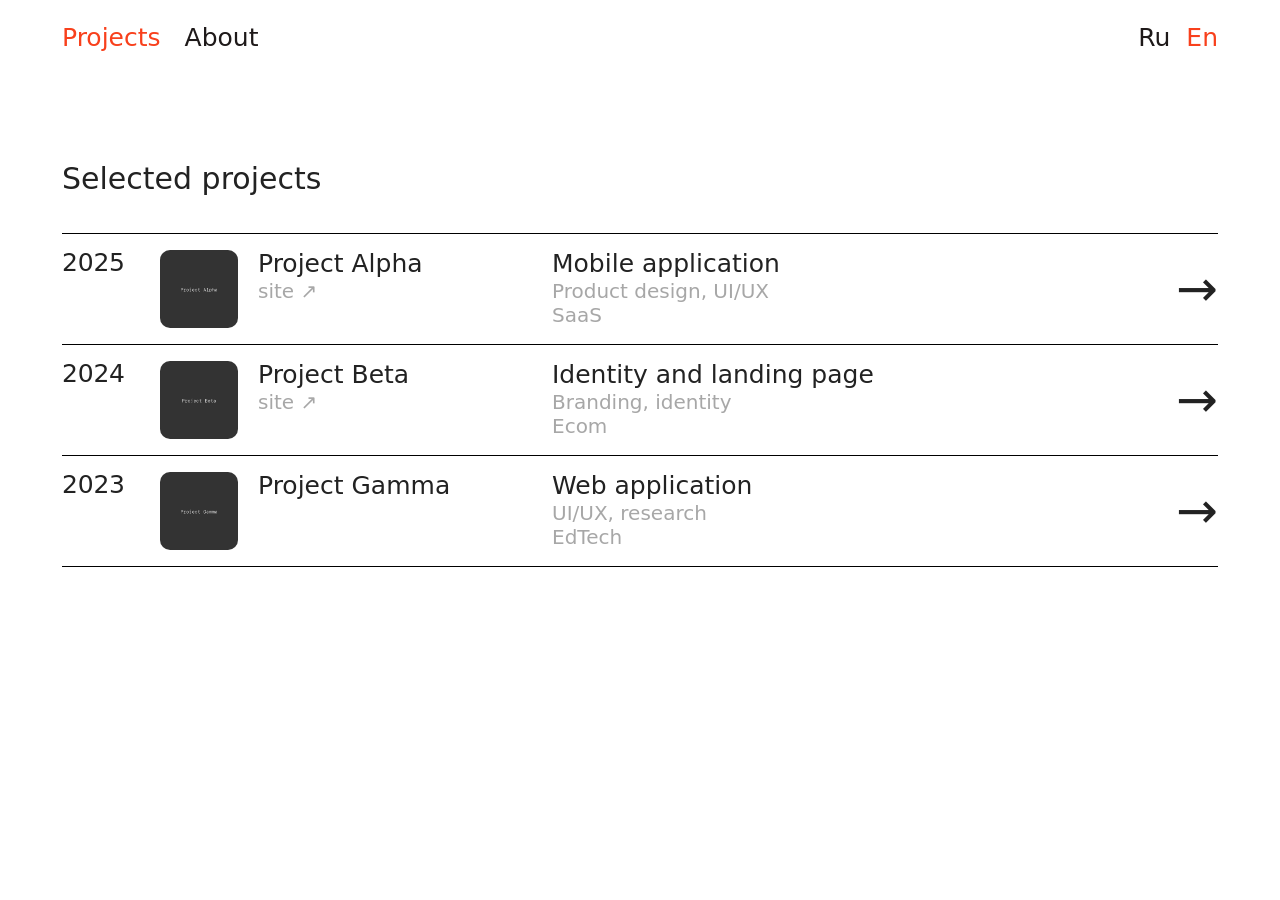
==== en/index.html @ 5a254b47 "initial template: vanilla HTML/CSS/JS portfolio Bilingual (RU/EN), responsive, system fonts, placeho" ====
<!DOCTYPE html>
<html lang="en">
<head>
  <meta charset="UTF-8">
  <meta name="viewport" content="width=device-width, initial-scale=1.0">
  <title>Jane Smith — Product Designer</title>
  <meta name="description" content="Product designer. Portfolio of selected projects.">
  <meta property="og:title" content="Jane Smith — Product Designer">
  <meta property="og:description" content="Product designer. Portfolio of selected projects.">
  <meta property="og:type" content="website">
  <meta property="og:url" content="https://example.com/en/">
  <meta property="og:locale" content="en_US">
  <meta property="og:image" content="https://example.com/assets/img/og-image.png">
  <meta property="og:image:width" content="1200">
  <meta property="og:image:height" content="630">
  <meta name="twitter:card" content="summary_large_image">
  <meta name="twitter:image" content="https://example.com/assets/img/og-image.png">
  <meta name="twitter:title" content="Jane Smith — Product Designer">
  <meta name="twitter:description" content="Product designer. Portfolio of selected projects.">
  <link rel="alternate" hreflang="en" href="https://example.com/en/">
  <link rel="alternate" hreflang="ru" href="https://example.com/">
  <link rel="canonical" href="https://example.com/en/">
  <link rel="icon" type="image/svg+xml" href="../favicon.svg">
  <link rel="stylesheet" href="../styles.min.css">

  <script data-goatcounter="https://YOURSITE.goatcounter.com/count" async src="//gc.zgo.at/count.js"></script>
  <script type="application/ld+json">
  {
    "@context": "https://schema.org",
    "@type": "Person",
    "name": "Jane Smith",
    "url": "https://example.com",
    "jobTitle": "Product Designer",
    "description": "Product designer. Portfolio of selected projects.",
    "sameAs": [
      "https://t.me/janesmith",
      "https://instagram.com/janesmith"
    ]
  }
  </script>
</head>
<body>

  <nav class="nav"><div class="nav-inner">
    <div class="nav-left">
      <div class="nav-links">
        <a href="." class="active">Projects</a>
        <a href="about">About</a>
      </div>
    </div>
    <div class="nav-lang">
      <a href="../">Ru</a>
      <span class="active">En</span>
    </div>
    <button class="nav-burger" aria-label="Menu" aria-expanded="false"><span></span></button>
  </div></nav>

  <div class="nav-mobile" aria-hidden="true"></div>

  <main class="main">
    <h1 class="projects-title">Selected projects</h1>

    <div class="project-list">

      <a href="projects/example" class="project-item reveal">
        <span class="project-year">2025</span>
        <img class="project-thumb" src="../assets/img/thumb-alpha.png" alt="Project Alpha">
        <div class="project-name">
          <span class="project-name-title">Project Alpha</span>
          <span class="project-name-link" role="link" tabindex="0" data-href="https://example.com/" aria-label="Open Project Alpha website">site ↗</span>
        </div>
        <div class="project-info">
          <span class="project-info-desc">Mobile application</span>
          <span class="project-info-tags">Product design, UI/UX</span>
          <span class="project-info-industry">SaaS</span>
        </div>
        <span class="project-arrow">→</span>
      </a>

      <a href="#" class="project-item reveal">
        <span class="project-year">2024</span>
        <img class="project-thumb" src="../assets/img/thumb-beta.png" alt="Project Beta">
        <div class="project-name">
          <span class="project-name-title">Project Beta</span>
          <span class="project-name-link" role="link" tabindex="0" data-href="https://example.com/" aria-label="Open Project Beta website">site ↗</span>
        </div>
        <div class="project-info">
          <span class="project-info-desc">Identity and landing page</span>
          <span class="project-info-tags">Branding, identity</span>
          <span class="project-info-industry">Ecom</span>
        </div>
        <span class="project-arrow">→</span>
      </a>

      <a href="#" class="project-item reveal">
        <span class="project-year">2023</span>
        <img class="project-thumb" src="../assets/img/thumb-gamma.png" alt="Project Gamma">
        <div class="project-name">
          <span class="project-name-title">Project Gamma</span>
        </div>
        <div class="project-info">
          <span class="project-info-desc">Web application</span>
          <span class="project-info-tags">UI/UX, research</span>
          <span class="project-info-industry">EdTech</span>
        </div>
        <span class="project-arrow">→</span>
      </a>

    </div>
  </main>

  <script src="../script.min.js"></script>
</body>
</html>
---- styles.min.css ----
@keyframes skeleton-shimmer{0%{background-position:200%0}to{background-position:-200%0}}:root{--bg:#ffffff;--text:#222222;--text-dim:rgba(34, 34, 34, 0.4);--text-faint:rgba(30, 25, 25, 0.25);--accent:#F8401C;--line:#000000;--font-sans:-apple-system, BlinkMacSystemFont, 'Segoe UI', system-ui, sans-serif;--font-mono:'SF Mono', 'Fira Code', 'Courier New', monospace;--selection-bg:#F8401C;--selection-color:#fff;--nav-height:75px;--side-padding:48px;--content-max:1156px;--line-muted:rgba(0, 0, 0, 0.12);--transition-fast:150ms ease;--transition-base:200ms ease;--content-gutter:0px;--text-col:764px;--radius-sm:10px;--radius-lg:12px;--radius-pill:100px;--text-body:rgba(30, 25, 25, 1);--section-gap:60px}::selection{background:var(--selection-bg);color:var(--selection-color)}*,::after,::before{box-sizing:border-box;margin:0;padding:0}html{scroll-behavior:smooth;-webkit-font-smoothing:antialiased;-moz-osx-font-smoothing:grayscale}body{font-family:var(--font-sans);font-size:18px;line-height:1.5;color:var(--text);background-color:var(--bg);min-height:100vh;display:flex;flex-direction:column}a,button{color:inherit}a{text-decoration:none}img{display:block;max-width:100%}ol,ul{list-style:none}button{font:inherit;background:0 0;border:0;cursor:pointer}.nav{position:sticky;top:0;background:rgba(255,255,255,.85);backdrop-filter:blur(12px);-webkit-backdrop-filter:blur(12px);z-index:100}.nav::after{content:"";display:block;max-width:var(--content-max);margin:0 auto;height:1px;background:rgba(0,0,0,.08);opacity:0;transition:opacity .3s}.nav.scrolled::after{opacity:1}.nav-inner,.nav-left{display:flex;align-items:center}.nav-inner{justify-content:space-between;height:var(--nav-height);padding:0 var(--side-padding);max-width:calc(var(--content-max) + var(--side-padding)*2);margin:0 auto}.nav-left{gap:24px}.nav-lang,.nav-links{display:flex;gap:24px;font-size:25px;font-weight:400}.nav-lang a,.nav-links a{color:var(--text-body);transition:color var(--transition-fast)}.nav-lang .active,.nav-lang a:hover,.nav-links a.active,.nav-links a:hover,.nav-mobile a.active,.nav-mobile a:hover{color:var(--accent)}.nav-lang{gap:16px;align-items:center}.nav-burger,.nav-mobile{align-items:center;justify-content:center}.nav-burger{display:none;width:44px;height:44px;border:0;cursor:pointer;padding:0;z-index:200}.nav-burger span{display:block;width:24px;height:2px;background:var(--text);position:relative;transition:background var(--transition-fast)}.nav-burger span::after,.nav-burger span::before{content:"";position:absolute;width:24px;height:2px;background:var(--text);left:0;transition:transform var(--transition-base)}.nav-burger span::before{top:-7px}.nav-burger span::after{top:7px}.nav-burger,.nav-burger.open span{background:0 0}.nav-burger.open span::before{top:0;transform:rotate(45deg)}.nav-burger.open span::after{top:0;transform:rotate(-45deg)}.nav-mobile{display:flex;position:fixed;top:0;right:0;bottom:0;left:0;inset:0;background:var(--bg);z-index:150;flex-direction:column;gap:32px;visibility:hidden;opacity:0;transform:translateY(-8px);transition:opacity var(--transition-base),visibility var(--transition-base),transform var(--transition-base);pointer-events:none}.nav-mobile.open{visibility:visible;opacity:1;transform:translateY(0);pointer-events:auto}.nav-mobile a{font-size:32px;font-weight:400;transition:color var(--transition-fast)}.nav-mobile .nav-mobile-lang{display:flex;gap:16px;margin-top:16px;font-size:24px}.nav-mobile .nav-mobile-lang a{font-size:inherit}.main{max-width:calc(var(--content-max) + var(--side-padding)*2);width:100%;margin:0 auto;padding:80px var(--side-padding) 80px;flex:1}.projects-title{font-family:var(--font-sans);font-size:30px;font-weight:400;line-height:1.5;margin-bottom:32px;color:var(--text)}.projects-title--archive{margin-top:80px}.project-list{display:flex;flex-direction:column;max-width:var(--content-max)}.project-item{display:grid;grid-template-columns:repeat(12,1fr);align-items:start;column-gap:20px;padding:16px 0;border-bottom:1px solid var(--line);text-decoration:none;transition:opacity var(--transition-fast)}.project-year{grid-column:1}.project-thumb{grid-column:2}.project-name{grid-column:3/6}.project-info{grid-column:6/12}.project-arrow{grid-column:12}.project-item:first-child{border-top:1px solid var(--line)}.project-item:hover:not(:has(.project-name-link:hover)) .project-arrow,.project-item:hover:not(:has(.project-name-link:hover)) .project-info-desc,.project-item:hover:not(:has(.project-name-link:hover)) .project-name-title{color:var(--accent)}.project-year{font-family:var(--font-sans);font-size:25px;font-weight:400;color:var(--text);line-height:1;letter-spacing:-.2px}.project-thumb{width:100%;aspect-ratio:1;max-width:78px;border-radius:var(--radius-sm);object-fit:cover;object-position:top center;align-self:center}.project-name{font-size:25px;font-weight:400;line-height:1.1}.project-name-title{display:block;line-height:1.1;transition:color var(--transition-fast)}.project-name-link{display:block;font-family:var(--font-sans);font-size:20px;font-weight:400;color:var(--text-dim);margin-top:2px}.project-name-link:hover{color:var(--accent)}.project-info{font-size:18px;line-height:1.1}.project-info-desc{display:block;color:var(--text);font-family:var(--font-sans);font-size:25px;line-height:1.1;font-feature-settings:"smcp";transition:color var(--transition-fast);white-space:nowrap;overflow:hidden;text-overflow:ellipsis}.project-info-industry,.project-info-tags{display:block;font-family:var(--font-sans);color:var(--text-dim);font-size:20px;margin-top:2px}.project-arrow{font-size:50px;font-weight:100;color:var(--text-dim);transition:color var(--transition-fast);line-height:1;text-align:right;align-self:center}.about-content p,a.project-item .project-arrow{color:var(--text)}.main--about{padding-top:0;padding-bottom:0;display:flex}.about-viewport{width:100%;min-height:calc(100vh - var(--nav-height));padding-bottom:70px;box-sizing:border-box;display:flex;flex-direction:column;justify-content:center}.about-content{max-width:568px}.about-content p{font-family:var(--font-sans);font-size:20px;font-weight:400;line-height:1.4;margin-bottom:14px}.about-content .about-label{color:var(--text-dim);margin-top:24px;margin-bottom:4px}.about-content .about-label:first-child{margin-top:0}.about-content a,.about-links a{color:var(--accent);text-decoration:underline;text-decoration-color:var(--accent);text-underline-offset:3px}.about-content a:hover,.about-links a:hover{text-decoration:none}.about-bottom{position:fixed;bottom:0;left:0;right:0;display:flex;justify-content:space-between;align-items:baseline;gap:40px;max-width:calc(var(--content-max) + var(--side-padding)*2);margin:0 auto;padding:20px var(--side-padding);background:rgba(255,255,255,.85);backdrop-filter:blur(12px);-webkit-backdrop-filter:blur(12px);z-index:50}.about-bottom p,.about-links{font-family:var(--font-sans);font-size:20px;font-weight:400}.about-bottom p{color:var(--text);margin-bottom:0}.about-links{display:flex;gap:30px;white-space:nowrap;flex-shrink:0}.about-links a{text-decoration-thickness:1px;text-underline-offset:5px;transition:color var(--transition-fast)}.main--case{padding-top:240px;overflow-x:hidden}.case-header{display:flex;align-items:center;gap:20px;max-width:var(--text-col);margin:0 auto;padding-left:var(--content-gutter)}.case-header-thumb{width:56px;height:56px;border-radius:var(--radius-lg);object-fit:cover;flex-shrink:0;overflow:hidden}.case-header .case-h1{max-width:none;margin:0;padding-left:0}.case-h1{font-family:var(--font-sans);font-size:48px;font-weight:700;line-height:1.1;color:var(--text);max-width:var(--text-col);margin:0 auto;padding-left:var(--content-gutter)}.case-h1+.case-description,.case-header+.case-description{text-indent:0;margin-top:16px}.case-h1+.case-body,.case-header+.case-body{margin-top:80px}.case-caption,.case-meta{font-family:var(--font-sans);font-weight:400;color:var(--text-dim)}.case-meta{max-width:var(--text-col);margin:0 auto 8px;padding-left:var(--content-gutter);font-size:18px}.case-caption{font-size:14px;line-height:1.4}.case-stats{display:grid;grid-template-columns:repeat(4,1fr);gap:20px;max-width:var(--text-col);margin:0 auto 70px;padding-left:var(--content-gutter)}.case-stat-label,.case-stat-value{font-family:var(--font-sans);font-size:36px;font-weight:700;line-height:1.2;color:var(--text)}.case-stat-label{font-size:14px;font-weight:400;line-height:1.3;color:var(--text-dim);margin-top:4px}.case-nav{display:flex;justify-content:space-between;max-width:var(--text-col);margin:40px auto 0;padding:0 var(--content-gutter);box-sizing:border-box}.case-nav-link,.case-section a{color:var(--accent);text-decoration:none}.case-nav-link{display:flex;align-items:center;gap:8px;font-family:var(--font-sans);font-size:20px;line-height:25px;transition:opacity var(--transition-base);background:linear-gradient(var(--accent),var(--accent))0 100%/100% 1px no-repeat;padding-bottom:2px}.case-nav-link:hover,.case-section a:hover{background-size:0 1px}.case-nav-dir{font-size:22px}.case-nav-next{margin-left:auto}.case-section{max-width:var(--text-col);margin:var(--section-gap) auto 30px;padding-left:var(--content-gutter);position:relative}.case-section-num{position:absolute;left:-20px;top:0;transform:translateX(-100%);font-family:var(--font-mono);font-size:20px;font-weight:500;line-height:25px;color:var(--text-body);text-align:right;text-transform:uppercase}.case-section-title{color:var(--text-body);margin-bottom:8px}.case-section h3,.case-section p,.case-section ul{font-weight:400;color:var(--text-body);margin:8px 0 0}.case-section ul{padding-left:24px;margin:0}.case-section ul li{list-style:disc}.case-section h3,.case-section-title{font-family:var(--font-mono);font-size:20px;font-weight:500;line-height:25px;letter-spacing:0;text-transform:uppercase}.case-section h3{font-style:normal;margin:25px 0 8px}.case-quote,.case-section strong{font-weight:400;font-style:normal}.case-quote,.case-section p,.case-section ul{font-family:var(--font-sans);font-size:20px;line-height:28px}.case-quote{max-width:var(--text-col);margin:25px auto;padding-left:var(--content-gutter);color:var(--text-dim);font-style:italic}.case-separator{border:0;border-top:1px solid var(--line);width:100%;margin:100px 0}.case-img{width:100%;border-radius:var(--radius-sm);margin:25px 0;display:block}.case-img-full{display:block;width:100%;margin:20px 0}.case-body>.case-img-full,.case-body>.case-img-scroll,.case-body>picture,.case-tab-panel>.case-img-full,.case-tab-panel>.case-img-scroll,.case-tab-panel>picture{display:block;max-width:calc(var(--text-col) - var(--content-gutter));margin:30px auto 30px max(0px,calc(50% - calc(var(--text-col)/2) + var(--content-gutter)))}picture.case-img-full{box-shadow:none;border-radius:0}.case-body>picture img,.case-img-full,.case-tab-panel>picture img{border-radius:var(--radius-sm);box-shadow:0 0 0 1px rgba(0,0,0,.08)}.case-body>picture .case-img-full,.case-tab-panel>picture .case-img-full{margin:0}.case-body>.case-caption,.case-body>.case-img-row,.case-tab-panel>.case-caption,.case-tab-panel>.case-img-row{max-width:var(--text-col);margin:8px auto 40px;padding-left:var(--content-gutter)}.case-body>.case-img-full+.case-caption,.case-body>.case-img-scroll+.case-caption,.case-body>picture+.case-caption,.case-tab-panel>.case-img-full+.case-caption,.case-tab-panel>.case-img-scroll+.case-caption,.case-tab-panel>picture+.case-caption{margin-top:-20px}.case-body>.case-img-row,.case-tab-panel>.case-img-row{margin:30px auto;box-sizing:border-box}.case-img-full,.case-img-row img{cursor:zoom-in}.case-lightbox{position:fixed;inset:0;background:rgba(0,0,0,.9);z-index:1000;display:flex;align-items:center;justify-content:center;cursor:zoom-out;opacity:0;pointer-events:none;transition:opacity var(--transition-base)}.case-lightbox.open{opacity:1;pointer-events:auto}.case-lightbox img,.case-lightbox video{max-width:95vw;max-height:95vh;object-fit:contain}.case-img-row{display:grid;grid-template-columns:1fr 1fr;gap:20px;margin:20px 0;align-items:stretch}.case-img-row--3{grid-template-columns:1fr 1fr 1fr}.case-img-row img{width:100%;height:100%;object-fit:cover;border-radius:var(--radius-sm);box-shadow:0 0 0 1px rgba(0,0,0,.08);display:block}.case-section a{background:linear-gradient(to right,var(--accent) 0%,var(--accent) 100%)0 100%/100% 1px repeat-x;padding-bottom:1px;transition:background-size var(--transition-fast)}.case-description{max-width:var(--text-col);margin:50px auto;padding-left:var(--content-gutter);font-family:var(--font-sans);font-size:25px;font-weight:400;line-height:35px;color:var(--text-body);text-indent:168px}.case-video{position:relative;margin:25px 0;border-radius:var(--radius-sm);overflow:hidden}.case-video img,.case-video video{display:block;width:100%;border:0;outline:0}.reveal{opacity:0;transform:translateY(16px);transition:opacity .5s ease,transform .5s ease}.reveal.visible{opacity:1;transform:translateY(0)}@media (max-width:900px){:root{--side-padding:24px}.projects-title{font-size:32px;margin-bottom:32px}.project-item{grid-template-columns:70px 60px 1fr auto;gap:16px;padding:16px 0}.project-thumb{width:60px;height:60px}.project-info{display:none}.project-name{grid-column:3;font-size:22px}.project-arrow{grid-column:4;font-size:36px}.year-range{display:none}.case-description{text-indent:0}}@media (max-width:480px){.nav-lang,.nav-links{font-size:20px;gap:14px}.nav-lang{gap:10px}.project-item{grid-template-columns:1fr auto;gap:12px}.project-name{grid-column:1}.project-arrow{grid-column:2}.project-thumb,.project-year{display:none}.main--about{padding-top:32px;padding-bottom:48px;align-items:flex-start}.about-viewport{min-height:auto;padding-bottom:0;justify-content:flex-start}.about-bottom{position:static;width:100%;flex-direction:column;align-items:flex-start;gap:12px;margin-top:32px;padding:0}.about-links{gap:14px;flex-wrap:wrap}.about-content p,.case-section p,.case-section ul{font-size:18px}.case-header{padding-left:0;gap:14px}.case-header-thumb{width:44px;height:44px;border-radius:var(--radius-sm)}.case-meta{font-size:16px}.case-body>.case-img-full,.case-body>.case-img-scroll,.case-body>.case-video,.case-body>picture,.case-tab-panel>.case-img-full,.case-tab-panel>.case-img-scroll,.case-tab-panel>.case-video,.case-tab-panel>picture{margin-left:0;max-width:none}.case-body>.case-caption,.case-body>.case-img-row,.case-meta,.case-tab-panel>.case-caption,.case-tab-panel>.case-img-row{padding-left:0}.case-nav{padding:0}.case-h1{font-size:32px;padding-left:0}.case-stats{grid-template-columns:repeat(2,1fr)}.case-section,.case-stats{padding-left:0}.case-section-num{position:static;display:inline;transform:none;margin-right:8px}.case-section-title{display:inline}.case-quote{padding-left:0}.case-description{padding-left:0;font-size:20px;line-height:28px;text-indent:0}.case-img-row{grid-template-columns:1fr}.main--case{padding-top:140px}}.mac-mockup{max-width:calc(var(--text-col) - var(--content-gutter));margin:30px auto 30px max(0px,calc(50% - calc(var(--text-col)/2) + var(--content-gutter)));background:#f5f5f5;border-radius:var(--radius-lg);overflow:hidden;box-shadow:0 0 0 1px rgba(0,0,0,.08)}.mac-mockup-titlebar{display:flex;align-items:center;height:40px;padding:0 16px;background:#e8e8e8;gap:8px}.mac-mockup-dots{display:flex;gap:6px}.mac-mockup-dot{width:10px;height:10px;border-radius:50%}.mac-mockup-dot--close{background:#ff5f57}.mac-mockup-dot--minimize{background:#febc2e}.mac-mockup-dot--maximize{background:#28c840}.mac-mockup-url{flex:1;text-align:center;font-size:12px;color:rgba(0,0,0,.4);font-family:var(--font-sans)}.mac-mockup-viewport{height:420px;overflow-y:auto;overflow-x:hidden;-webkit-overflow-scrolling:touch}.mac-mockup-viewport img{display:block;width:100%}@media (max-width:480px){.mac-mockup{margin-left:0;max-width:none}.mac-mockup-viewport{height:300px}}.reading-progress{position:fixed;top:0;left:0;width:0%;height:1px;background:var(--accent);z-index:101;pointer-events:none;will-change:width}.print-qr{display:none}@media print{#ds-overlay,#terminal,.case-lightbox,.nav,.nav-mobile,.reading-progress,[style*="position:fixed"]{display:none!important}body{overflow:visible!important;height:auto!important;font-size:12pt;color:#000;background:#fff}.main--about{padding:0}.about-viewport{min-height:auto;padding:0}.about-content{max-width:100%}.about-content p{font-size:11pt;line-height:1.5;color:#000}.about-label{font-weight:700;color:#333;margin-top:16pt;text-transform:uppercase;font-size:9pt;letter-spacing:.5pt}.about-bottom{position:static;background:0 0;backdrop-filter:none;-webkit-backdrop-filter:none;padding:16pt 0 0;border-top:.5pt solid #ccc;margin-top:16pt}.about-bottom p{font-size:10pt;color:#333}.about-links a{color:#000;text-decoration:none}.about-links a::after{content:" ("attr(href)")";font-size:8pt;color:#666}.print-qr{display:block!important;text-align:right;margin-top:24pt}.print-qr img{width:80pt;height:80pt}.print-qr span{display:block;font-size:8pt;color:#666;margin-top:4pt}@page{margin:20mm;size:A4}}@media (prefers-reduced-motion:reduce){*,::after,::before{animation-duration:.01ms!important;animation-iteration-count:1!important;transition-duration:.01ms!important;scroll-behavior:auto!important}.reveal{opacity:1;transform:none}}.case-img-full:not([data-loaded]),.case-img-row img:not([data-loaded]),.case-video video:not([data-loaded]),picture img:not([data-loaded]){background:linear-gradient(90deg,#f0f0f0 25%,#e0e0e0 50%,#f0f0f0 75%);background-size:200% 100%;animation:skeleton-shimmer 1.5s ease-in-out infinite}.lb-close{position:fixed;top:20px;right:20px;z-index:1001;background:0 0;border:0;color:#fff;font-size:32px;cursor:pointer;width:44px;height:44px;display:flex;align-items:center;justify-content:center;opacity:.7;transition:opacity .2s}.lb-close:focus-visible,.lb-close:hover{opacity:1;outline:2px solid #fff;outline-offset:2px;border-radius:50%}
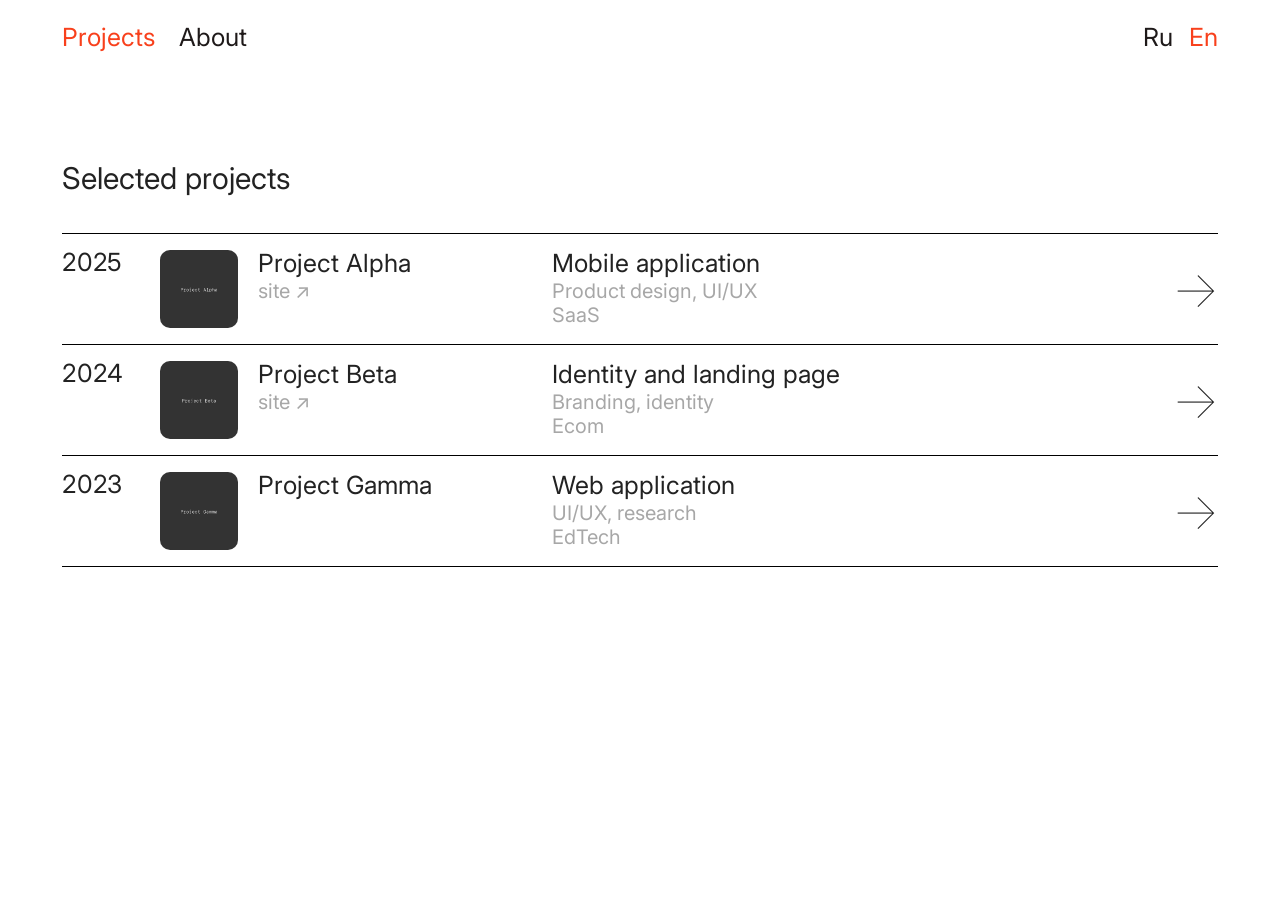
==== commit 00ce4ba6: "fix navigation links, add Google Fonts (Inter + DM Mono) - All internal links now use .html extensio" ====
--- a/en/index.html
+++ b/en/index.html
@@ -21,6 +21,9 @@
   <link rel="alternate" hreflang="ru" href="https://example.com/">
   <link rel="canonical" href="https://example.com/en/">
   <link rel="icon" type="image/svg+xml" href="../favicon.svg">
+    <link rel="preconnect" href="https://fonts.googleapis.com">
+  <link rel="preconnect" href="https://fonts.gstatic.com" crossorigin>
+  <link href="https://fonts.googleapis.com/css2?family=DM+Mono:wght@400;500&family=Inter:wght@400;500;600&display=swap" rel="stylesheet">
   <link rel="stylesheet" href="../styles.min.css">
 
   <script data-goatcounter="https://YOURSITE.goatcounter.com/count" async src="//gc.zgo.at/count.js"></script>
@@ -45,7 +48,7 @@
     <div class="nav-left">
       <div class="nav-links">
         <a href="." class="active">Projects</a>
-        <a href="about">About</a>
+        <a href="about.html">About</a>
       </div>
     </div>
     <div class="nav-lang">
@@ -62,7 +65,7 @@
 
     <div class="project-list">
 
-      <a href="projects/example" class="project-item reveal">
+      <a href="projects/example.html" class="project-item reveal">
         <span class="project-year">2025</span>
         <img class="project-thumb" src="../assets/img/thumb-alpha.png" alt="Project Alpha">
         <div class="project-name">
--- a/styles.min.css
+++ b/styles.min.css
@@ -1 +1 @@
-@keyframes skeleton-shimmer{0%{background-position:200%0}to{background-position:-200%0}}:root{--bg:#ffffff;--text:#222222;--text-dim:rgba(34, 34, 34, 0.4);--text-faint:rgba(30, 25, 25, 0.25);--accent:#F8401C;--line:#000000;--font-sans:-apple-system, BlinkMacSystemFont, 'Segoe UI', system-ui, sans-serif;--font-mono:'SF Mono', 'Fira Code', 'Courier New', monospace;--selection-bg:#F8401C;--selection-color:#fff;--nav-height:75px;--side-padding:48px;--content-max:1156px;--line-muted:rgba(0, 0, 0, 0.12);--transition-fast:150ms ease;--transition-base:200ms ease;--content-gutter:0px;--text-col:764px;--radius-sm:10px;--radius-lg:12px;--radius-pill:100px;--text-body:rgba(30, 25, 25, 1);--section-gap:60px}::selection{background:var(--selection-bg);color:var(--selection-color)}*,::after,::before{box-sizing:border-box;margin:0;padding:0}html{scroll-behavior:smooth;-webkit-font-smoothing:antialiased;-moz-osx-font-smoothing:grayscale}body{font-family:var(--font-sans);font-size:18px;line-height:1.5;color:var(--text);background-color:var(--bg);min-height:100vh;display:flex;flex-direction:column}a,button{color:inherit}a{text-decoration:none}img{display:block;max-width:100%}ol,ul{list-style:none}button{font:inherit;background:0 0;border:0;cursor:pointer}.nav{position:sticky;top:0;background:rgba(255,255,255,.85);backdrop-filter:blur(12px);-webkit-backdrop-filter:blur(12px);z-index:100}.nav::after{content:"";display:block;max-width:var(--content-max);margin:0 auto;height:1px;background:rgba(0,0,0,.08);opacity:0;transition:opacity .3s}.nav.scrolled::after{opacity:1}.nav-inner,.nav-left{display:flex;align-items:center}.nav-inner{justify-content:space-between;height:var(--nav-height);padding:0 var(--side-padding);max-width:calc(var(--content-max) + var(--side-padding)*2);margin:0 auto}.nav-left{gap:24px}.nav-lang,.nav-links{display:flex;gap:24px;font-size:25px;font-weight:400}.nav-lang a,.nav-links a{color:var(--text-body);transition:color var(--transition-fast)}.nav-lang .active,.nav-lang a:hover,.nav-links a.active,.nav-links a:hover,.nav-mobile a.active,.nav-mobile a:hover{color:var(--accent)}.nav-lang{gap:16px;align-items:center}.nav-burger,.nav-mobile{align-items:center;justify-content:center}.nav-burger{display:none;width:44px;height:44px;border:0;cursor:pointer;padding:0;z-index:200}.nav-burger span{display:block;width:24px;height:2px;background:var(--text);position:relative;transition:background var(--transition-fast)}.nav-burger span::after,.nav-burger span::before{content:"";position:absolute;width:24px;height:2px;background:var(--text);left:0;transition:transform var(--transition-base)}.nav-burger span::before{top:-7px}.nav-burger span::after{top:7px}.nav-burger,.nav-burger.open span{background:0 0}.nav-burger.open span::before{top:0;transform:rotate(45deg)}.nav-burger.open span::after{top:0;transform:rotate(-45deg)}.nav-mobile{display:flex;position:fixed;top:0;right:0;bottom:0;left:0;inset:0;background:var(--bg);z-index:150;flex-direction:column;gap:32px;visibility:hidden;opacity:0;transform:translateY(-8px);transition:opacity var(--transition-base),visibility var(--transition-base),transform var(--transition-base);pointer-events:none}.nav-mobile.open{visibility:visible;opacity:1;transform:translateY(0);pointer-events:auto}.nav-mobile a{font-size:32px;font-weight:400;transition:color var(--transition-fast)}.nav-mobile .nav-mobile-lang{display:flex;gap:16px;margin-top:16px;font-size:24px}.nav-mobile .nav-mobile-lang a{font-size:inherit}.main{max-width:calc(var(--content-max) + var(--side-padding)*2);width:100%;margin:0 auto;padding:80px var(--side-padding) 80px;flex:1}.projects-title{font-family:var(--font-sans);font-size:30px;font-weight:400;line-height:1.5;margin-bottom:32px;color:var(--text)}.projects-title--archive{margin-top:80px}.project-list{display:flex;flex-direction:column;max-width:var(--content-max)}.project-item{display:grid;grid-template-columns:repeat(12,1fr);align-items:start;column-gap:20px;padding:16px 0;border-bottom:1px solid var(--line);text-decoration:none;transition:opacity var(--transition-fast)}.project-year{grid-column:1}.project-thumb{grid-column:2}.project-name{grid-column:3/6}.project-info{grid-column:6/12}.project-arrow{grid-column:12}.project-item:first-child{border-top:1px solid var(--line)}.project-item:hover:not(:has(.project-name-link:hover)) .project-arrow,.project-item:hover:not(:has(.project-name-link:hover)) .project-info-desc,.project-item:hover:not(:has(.project-name-link:hover)) .project-name-title{color:var(--accent)}.project-year{font-family:var(--font-sans);font-size:25px;font-weight:400;color:var(--text);line-height:1;letter-spacing:-.2px}.project-thumb{width:100%;aspect-ratio:1;max-width:78px;border-radius:var(--radius-sm);object-fit:cover;object-position:top center;align-self:center}.project-name{font-size:25px;font-weight:400;line-height:1.1}.project-name-title{display:block;line-height:1.1;transition:color var(--transition-fast)}.project-name-link{display:block;font-family:var(--font-sans);font-size:20px;font-weight:400;color:var(--text-dim);margin-top:2px}.project-name-link:hover{color:var(--accent)}.project-info{font-size:18px;line-height:1.1}.project-info-desc{display:block;color:var(--text);font-family:var(--font-sans);font-size:25px;line-height:1.1;font-feature-settings:"smcp";transition:color var(--transition-fast);white-space:nowrap;overflow:hidden;text-overflow:ellipsis}.project-info-industry,.project-info-tags{display:block;font-family:var(--font-sans);color:var(--text-dim);font-size:20px;margin-top:2px}.project-arrow{font-size:50px;font-weight:100;color:var(--text-dim);transition:color var(--transition-fast);line-height:1;text-align:right;align-self:center}.about-content p,a.project-item .project-arrow{color:var(--text)}.main--about{padding-top:0;padding-bottom:0;display:flex}.about-viewport{width:100%;min-height:calc(100vh - var(--nav-height));padding-bottom:70px;box-sizing:border-box;display:flex;flex-direction:column;justify-content:center}.about-content{max-width:568px}.about-content p{font-family:var(--font-sans);font-size:20px;font-weight:400;line-height:1.4;margin-bottom:14px}.about-content .about-label{color:var(--text-dim);margin-top:24px;margin-bottom:4px}.about-content .about-label:first-child{margin-top:0}.about-content a,.about-links a{color:var(--accent);text-decoration:underline;text-decoration-color:var(--accent);text-underline-offset:3px}.about-content a:hover,.about-links a:hover{text-decoration:none}.about-bottom{position:fixed;bottom:0;left:0;right:0;display:flex;justify-content:space-between;align-items:baseline;gap:40px;max-width:calc(var(--content-max) + var(--side-padding)*2);margin:0 auto;padding:20px var(--side-padding);background:rgba(255,255,255,.85);backdrop-filter:blur(12px);-webkit-backdrop-filter:blur(12px);z-index:50}.about-bottom p,.about-links{font-family:var(--font-sans);font-size:20px;font-weight:400}.about-bottom p{color:var(--text);margin-bottom:0}.about-links{display:flex;gap:30px;white-space:nowrap;flex-shrink:0}.about-links a{text-decoration-thickness:1px;text-underline-offset:5px;transition:color var(--transition-fast)}.main--case{padding-top:240px;overflow-x:hidden}.case-header{display:flex;align-items:center;gap:20px;max-width:var(--text-col);margin:0 auto;padding-left:var(--content-gutter)}.case-header-thumb{width:56px;height:56px;border-radius:var(--radius-lg);object-fit:cover;flex-shrink:0;overflow:hidden}.case-header .case-h1{max-width:none;margin:0;padding-left:0}.case-h1{font-family:var(--font-sans);font-size:48px;font-weight:700;line-height:1.1;color:var(--text);max-width:var(--text-col);margin:0 auto;padding-left:var(--content-gutter)}.case-h1+.case-description,.case-header+.case-description{text-indent:0;margin-top:16px}.case-h1+.case-body,.case-header+.case-body{margin-top:80px}.case-caption,.case-meta{font-family:var(--font-sans);font-weight:400;color:var(--text-dim)}.case-meta{max-width:var(--text-col);margin:0 auto 8px;padding-left:var(--content-gutter);font-size:18px}.case-caption{font-size:14px;line-height:1.4}.case-stats{display:grid;grid-template-columns:repeat(4,1fr);gap:20px;max-width:var(--text-col);margin:0 auto 70px;padding-left:var(--content-gutter)}.case-stat-label,.case-stat-value{font-family:var(--font-sans);font-size:36px;font-weight:700;line-height:1.2;color:var(--text)}.case-stat-label{font-size:14px;font-weight:400;line-height:1.3;color:var(--text-dim);margin-top:4px}.case-nav{display:flex;justify-content:space-between;max-width:var(--text-col);margin:40px auto 0;padding:0 var(--content-gutter);box-sizing:border-box}.case-nav-link,.case-section a{color:var(--accent);text-decoration:none}.case-nav-link{display:flex;align-items:center;gap:8px;font-family:var(--font-sans);font-size:20px;line-height:25px;transition:opacity var(--transition-base);background:linear-gradient(var(--accent),var(--accent))0 100%/100% 1px no-repeat;padding-bottom:2px}.case-nav-link:hover,.case-section a:hover{background-size:0 1px}.case-nav-dir{font-size:22px}.case-nav-next{margin-left:auto}.case-section{max-width:var(--text-col);margin:var(--section-gap) auto 30px;padding-left:var(--content-gutter);position:relative}.case-section-num{position:absolute;left:-20px;top:0;transform:translateX(-100%);font-family:var(--font-mono);font-size:20px;font-weight:500;line-height:25px;color:var(--text-body);text-align:right;text-transform:uppercase}.case-section-title{color:var(--text-body);margin-bottom:8px}.case-section h3,.case-section p,.case-section ul{font-weight:400;color:var(--text-body);margin:8px 0 0}.case-section ul{padding-left:24px;margin:0}.case-section ul li{list-style:disc}.case-section h3,.case-section-title{font-family:var(--font-mono);font-size:20px;font-weight:500;line-height:25px;letter-spacing:0;text-transform:uppercase}.case-section h3{font-style:normal;margin:25px 0 8px}.case-quote,.case-section strong{font-weight:400;font-style:normal}.case-quote,.case-section p,.case-section ul{font-family:var(--font-sans);font-size:20px;line-height:28px}.case-quote{max-width:var(--text-col);margin:25px auto;padding-left:var(--content-gutter);color:var(--text-dim);font-style:italic}.case-separator{border:0;border-top:1px solid var(--line);width:100%;margin:100px 0}.case-img{width:100%;border-radius:var(--radius-sm);margin:25px 0;display:block}.case-img-full{display:block;width:100%;margin:20px 0}.case-body>.case-img-full,.case-body>.case-img-scroll,.case-body>picture,.case-tab-panel>.case-img-full,.case-tab-panel>.case-img-scroll,.case-tab-panel>picture{display:block;max-width:calc(var(--text-col) - var(--content-gutter));margin:30px auto 30px max(0px,calc(50% - calc(var(--text-col)/2) + var(--content-gutter)))}picture.case-img-full{box-shadow:none;border-radius:0}.case-body>picture img,.case-img-full,.case-tab-panel>picture img{border-radius:var(--radius-sm);box-shadow:0 0 0 1px rgba(0,0,0,.08)}.case-body>picture .case-img-full,.case-tab-panel>picture .case-img-full{margin:0}.case-body>.case-caption,.case-body>.case-img-row,.case-tab-panel>.case-caption,.case-tab-panel>.case-img-row{max-width:var(--text-col);margin:8px auto 40px;padding-left:var(--content-gutter)}.case-body>.case-img-full+.case-caption,.case-body>.case-img-scroll+.case-caption,.case-body>picture+.case-caption,.case-tab-panel>.case-img-full+.case-caption,.case-tab-panel>.case-img-scroll+.case-caption,.case-tab-panel>picture+.case-caption{margin-top:-20px}.case-body>.case-img-row,.case-tab-panel>.case-img-row{margin:30px auto;box-sizing:border-box}.case-img-full,.case-img-row img{cursor:zoom-in}.case-lightbox{position:fixed;inset:0;background:rgba(0,0,0,.9);z-index:1000;display:flex;align-items:center;justify-content:center;cursor:zoom-out;opacity:0;pointer-events:none;transition:opacity var(--transition-base)}.case-lightbox.open{opacity:1;pointer-events:auto}.case-lightbox img,.case-lightbox video{max-width:95vw;max-height:95vh;object-fit:contain}.case-img-row{display:grid;grid-template-columns:1fr 1fr;gap:20px;margin:20px 0;align-items:stretch}.case-img-row--3{grid-template-columns:1fr 1fr 1fr}.case-img-row img{width:100%;height:100%;object-fit:cover;border-radius:var(--radius-sm);box-shadow:0 0 0 1px rgba(0,0,0,.08);display:block}.case-section a{background:linear-gradient(to right,var(--accent) 0%,var(--accent) 100%)0 100%/100% 1px repeat-x;padding-bottom:1px;transition:background-size var(--transition-fast)}.case-description{max-width:var(--text-col);margin:50px auto;padding-left:var(--content-gutter);font-family:var(--font-sans);font-size:25px;font-weight:400;line-height:35px;color:var(--text-body);text-indent:168px}.case-video{position:relative;margin:25px 0;border-radius:var(--radius-sm);overflow:hidden}.case-video img,.case-video video{display:block;width:100%;border:0;outline:0}.reveal{opacity:0;transform:translateY(16px);transition:opacity .5s ease,transform .5s ease}.reveal.visible{opacity:1;transform:translateY(0)}@media (max-width:900px){:root{--side-padding:24px}.projects-title{font-size:32px;margin-bottom:32px}.project-item{grid-template-columns:70px 60px 1fr auto;gap:16px;padding:16px 0}.project-thumb{width:60px;height:60px}.project-info{display:none}.project-name{grid-column:3;font-size:22px}.project-arrow{grid-column:4;font-size:36px}.year-range{display:none}.case-description{text-indent:0}}@media (max-width:480px){.nav-lang,.nav-links{font-size:20px;gap:14px}.nav-lang{gap:10px}.project-item{grid-template-columns:1fr auto;gap:12px}.project-name{grid-column:1}.project-arrow{grid-column:2}.project-thumb,.project-year{display:none}.main--about{padding-top:32px;padding-bottom:48px;align-items:flex-start}.about-viewport{min-height:auto;padding-bottom:0;justify-content:flex-start}.about-bottom{position:static;width:100%;flex-direction:column;align-items:flex-start;gap:12px;margin-top:32px;padding:0}.about-links{gap:14px;flex-wrap:wrap}.about-content p,.case-section p,.case-section ul{font-size:18px}.case-header{padding-left:0;gap:14px}.case-header-thumb{width:44px;height:44px;border-radius:var(--radius-sm)}.case-meta{font-size:16px}.case-body>.case-img-full,.case-body>.case-img-scroll,.case-body>.case-video,.case-body>picture,.case-tab-panel>.case-img-full,.case-tab-panel>.case-img-scroll,.case-tab-panel>.case-video,.case-tab-panel>picture{margin-left:0;max-width:none}.case-body>.case-caption,.case-body>.case-img-row,.case-meta,.case-tab-panel>.case-caption,.case-tab-panel>.case-img-row{padding-left:0}.case-nav{padding:0}.case-h1{font-size:32px;padding-left:0}.case-stats{grid-template-columns:repeat(2,1fr)}.case-section,.case-stats{padding-left:0}.case-section-num{position:static;display:inline;transform:none;margin-right:8px}.case-section-title{display:inline}.case-quote{padding-left:0}.case-description{padding-left:0;font-size:20px;line-height:28px;text-indent:0}.case-img-row{grid-template-columns:1fr}.main--case{padding-top:140px}}.mac-mockup{max-width:calc(var(--text-col) - var(--content-gutter));margin:30px auto 30px max(0px,calc(50% - calc(var(--text-col)/2) + var(--content-gutter)));background:#f5f5f5;border-radius:var(--radius-lg);overflow:hidden;box-shadow:0 0 0 1px rgba(0,0,0,.08)}.mac-mockup-titlebar{display:flex;align-items:center;height:40px;padding:0 16px;background:#e8e8e8;gap:8px}.mac-mockup-dots{display:flex;gap:6px}.mac-mockup-dot{width:10px;height:10px;border-radius:50%}.mac-mockup-dot--close{background:#ff5f57}.mac-mockup-dot--minimize{background:#febc2e}.mac-mockup-dot--maximize{background:#28c840}.mac-mockup-url{flex:1;text-align:center;font-size:12px;color:rgba(0,0,0,.4);font-family:var(--font-sans)}.mac-mockup-viewport{height:420px;overflow-y:auto;overflow-x:hidden;-webkit-overflow-scrolling:touch}.mac-mockup-viewport img{display:block;width:100%}@media (max-width:480px){.mac-mockup{margin-left:0;max-width:none}.mac-mockup-viewport{height:300px}}.reading-progress{position:fixed;top:0;left:0;width:0%;height:1px;background:var(--accent);z-index:101;pointer-events:none;will-change:width}.print-qr{display:none}@media print{#ds-overlay,#terminal,.case-lightbox,.nav,.nav-mobile,.reading-progress,[style*="position:fixed"]{display:none!important}body{overflow:visible!important;height:auto!important;font-size:12pt;color:#000;background:#fff}.main--about{padding:0}.about-viewport{min-height:auto;padding:0}.about-content{max-width:100%}.about-content p{font-size:11pt;line-height:1.5;color:#000}.about-label{font-weight:700;color:#333;margin-top:16pt;text-transform:uppercase;font-size:9pt;letter-spacing:.5pt}.about-bottom{position:static;background:0 0;backdrop-filter:none;-webkit-backdrop-filter:none;padding:16pt 0 0;border-top:.5pt solid #ccc;margin-top:16pt}.about-bottom p{font-size:10pt;color:#333}.about-links a{color:#000;text-decoration:none}.about-links a::after{content:" ("attr(href)")";font-size:8pt;color:#666}.print-qr{display:block!important;text-align:right;margin-top:24pt}.print-qr img{width:80pt;height:80pt}.print-qr span{display:block;font-size:8pt;color:#666;margin-top:4pt}@page{margin:20mm;size:A4}}@media (prefers-reduced-motion:reduce){*,::after,::before{animation-duration:.01ms!important;animation-iteration-count:1!important;transition-duration:.01ms!important;scroll-behavior:auto!important}.reveal{opacity:1;transform:none}}.case-img-full:not([data-loaded]),.case-img-row img:not([data-loaded]),.case-video video:not([data-loaded]),picture img:not([data-loaded]){background:linear-gradient(90deg,#f0f0f0 25%,#e0e0e0 50%,#f0f0f0 75%);background-size:200% 100%;animation:skeleton-shimmer 1.5s ease-in-out infinite}.lb-close{position:fixed;top:20px;right:20px;z-index:1001;background:0 0;border:0;color:#fff;font-size:32px;cursor:pointer;width:44px;height:44px;display:flex;align-items:center;justify-content:center;opacity:.7;transition:opacity .2s}.lb-close:focus-visible,.lb-close:hover{opacity:1;outline:2px solid #fff;outline-offset:2px;border-radius:50%}+@keyframes skeleton-shimmer{0%{background-position:200%0}to{background-position:-200%0}}:root{--bg:#ffffff;--text:#222222;--text-dim:rgba(34, 34, 34, 0.4);--text-faint:rgba(30, 25, 25, 0.25);--accent:#F8401C;--line:#000000;--font-sans:'Inter', -apple-system, BlinkMacSystemFont, 'Segoe UI', system-ui, sans-serif;--font-mono:'DM Mono', 'SF Mono', 'Fira Code', 'Courier New', monospace;--selection-bg:#F8401C;--selection-color:#fff;--nav-height:75px;--side-padding:48px;--content-max:1156px;--line-muted:rgba(0, 0, 0, 0.12);--transition-fast:150ms ease;--transition-base:200ms ease;--content-gutter:0px;--text-col:764px;--radius-sm:10px;--radius-lg:12px;--radius-pill:100px;--text-body:rgba(30, 25, 25, 1);--section-gap:60px}::selection{background:var(--selection-bg);color:var(--selection-color)}*,::after,::before{box-sizing:border-box;margin:0;padding:0}html{scroll-behavior:smooth;-webkit-font-smoothing:antialiased;-moz-osx-font-smoothing:grayscale}body{font-family:var(--font-sans);font-size:18px;line-height:1.5;color:var(--text);background-color:var(--bg);min-height:100vh;display:flex;flex-direction:column}a,button{color:inherit}a{text-decoration:none}img{display:block;max-width:100%}ol,ul{list-style:none}button{font:inherit;background:0 0;border:0;cursor:pointer}.nav{position:sticky;top:0;background:rgba(255,255,255,.85);backdrop-filter:blur(12px);-webkit-backdrop-filter:blur(12px);z-index:100}.nav::after{content:"";display:block;max-width:var(--content-max);margin:0 auto;height:1px;background:rgba(0,0,0,.08);opacity:0;transition:opacity .3s}.nav.scrolled::after{opacity:1}.nav-inner,.nav-left{display:flex;align-items:center}.nav-inner{justify-content:space-between;height:var(--nav-height);padding:0 var(--side-padding);max-width:calc(var(--content-max) + var(--side-padding)*2);margin:0 auto}.nav-left{gap:24px}.nav-lang,.nav-links{display:flex;gap:24px;font-size:25px;font-weight:400}.nav-lang a,.nav-links a{color:var(--text-body);transition:color var(--transition-fast)}.nav-lang .active,.nav-lang a:hover,.nav-links a.active,.nav-links a:hover,.nav-mobile a.active,.nav-mobile a:hover{color:var(--accent)}.nav-lang{gap:16px;align-items:center}.nav-burger,.nav-mobile{align-items:center;justify-content:center}.nav-burger{display:none;width:44px;height:44px;border:0;cursor:pointer;padding:0;z-index:200}.nav-burger span{display:block;width:24px;height:2px;background:var(--text);position:relative;transition:background var(--transition-fast)}.nav-burger span::after,.nav-burger span::before{content:"";position:absolute;width:24px;height:2px;background:var(--text);left:0;transition:transform var(--transition-base)}.nav-burger span::before{top:-7px}.nav-burger span::after{top:7px}.nav-burger,.nav-burger.open span{background:0 0}.nav-burger.open span::before{top:0;transform:rotate(45deg)}.nav-burger.open span::after{top:0;transform:rotate(-45deg)}.nav-mobile{display:flex;position:fixed;top:0;right:0;bottom:0;left:0;inset:0;background:var(--bg);z-index:150;flex-direction:column;gap:32px;visibility:hidden;opacity:0;transform:translateY(-8px);transition:opacity var(--transition-base),visibility var(--transition-base),transform var(--transition-base);pointer-events:none}.nav-mobile.open{visibility:visible;opacity:1;transform:translateY(0);pointer-events:auto}.nav-mobile a{font-size:32px;font-weight:400;transition:color var(--transition-fast)}.nav-mobile .nav-mobile-lang{display:flex;gap:16px;margin-top:16px;font-size:24px}.nav-mobile .nav-mobile-lang a{font-size:inherit}.main{max-width:calc(var(--content-max) + var(--side-padding)*2);width:100%;margin:0 auto;padding:80px var(--side-padding) 80px;flex:1}.projects-title{font-family:var(--font-sans);font-size:30px;font-weight:400;line-height:1.5;margin-bottom:32px;color:var(--text)}.projects-title--archive{margin-top:80px}.project-list{display:flex;flex-direction:column;max-width:var(--content-max)}.project-item{display:grid;grid-template-columns:repeat(12,1fr);align-items:start;column-gap:20px;padding:16px 0;border-bottom:1px solid var(--line);text-decoration:none;transition:opacity var(--transition-fast)}.project-year{grid-column:1}.project-thumb{grid-column:2}.project-name{grid-column:3/6}.project-info{grid-column:6/12}.project-arrow{grid-column:12}.project-item:first-child{border-top:1px solid var(--line)}.project-item:hover:not(:has(.project-name-link:hover)) .project-arrow,.project-item:hover:not(:has(.project-name-link:hover)) .project-info-desc,.project-item:hover:not(:has(.project-name-link:hover)) .project-name-title{color:var(--accent)}.project-year{font-family:var(--font-sans);font-size:25px;font-weight:400;color:var(--text);line-height:1;letter-spacing:-.2px}.project-thumb{width:100%;aspect-ratio:1;max-width:78px;border-radius:var(--radius-sm);object-fit:cover;object-position:top center;align-self:center}.project-name{font-size:25px;font-weight:400;line-height:1.1}.project-name-title{display:block;line-height:1.1;transition:color var(--transition-fast)}.project-name-link{display:block;font-family:var(--font-sans);font-size:20px;font-weight:400;color:var(--text-dim);margin-top:2px}.project-name-link:hover{color:var(--accent)}.project-info{font-size:18px;line-height:1.1}.project-info-desc{display:block;color:var(--text);font-family:var(--font-sans);font-size:25px;line-height:1.1;font-feature-settings:"smcp";transition:color var(--transition-fast);white-space:nowrap;overflow:hidden;text-overflow:ellipsis}.project-info-industry,.project-info-tags{display:block;font-family:var(--font-sans);color:var(--text-dim);font-size:20px;margin-top:2px}.project-arrow{font-size:50px;font-weight:100;color:var(--text-dim);transition:color var(--transition-fast);line-height:1;text-align:right;align-self:center}.about-content p,a.project-item .project-arrow{color:var(--text)}.main--about{padding-top:0;padding-bottom:0;display:flex}.about-viewport{width:100%;min-height:calc(100vh - var(--nav-height));padding-bottom:70px;box-sizing:border-box;display:flex;flex-direction:column;justify-content:center}.about-content{max-width:568px}.about-content p{font-family:var(--font-sans);font-size:20px;font-weight:400;line-height:1.4;margin-bottom:14px}.about-content .about-label{color:var(--text-dim);margin-top:24px;margin-bottom:4px}.about-content .about-label:first-child{margin-top:0}.about-content a,.about-links a{color:var(--accent);text-decoration:underline;text-decoration-color:var(--accent);text-underline-offset:3px}.about-content a:hover,.about-links a:hover{text-decoration:none}.about-bottom{position:fixed;bottom:0;left:0;right:0;display:flex;justify-content:space-between;align-items:baseline;gap:40px;max-width:calc(var(--content-max) + var(--side-padding)*2);margin:0 auto;padding:20px var(--side-padding);background:rgba(255,255,255,.85);backdrop-filter:blur(12px);-webkit-backdrop-filter:blur(12px);z-index:50}.about-bottom p,.about-links{font-family:var(--font-sans);font-size:20px;font-weight:400}.about-bottom p{color:var(--text);margin-bottom:0}.about-links{display:flex;gap:30px;white-space:nowrap;flex-shrink:0}.about-links a{text-decoration-thickness:1px;text-underline-offset:5px;transition:color var(--transition-fast)}.main--case{padding-top:240px;overflow-x:hidden}.case-header{display:flex;align-items:center;gap:20px;max-width:var(--text-col);margin:0 auto;padding-left:var(--content-gutter)}.case-header-thumb{width:56px;height:56px;border-radius:var(--radius-lg);object-fit:cover;flex-shrink:0;overflow:hidden}.case-header .case-h1{max-width:none;margin:0;padding-left:0}.case-h1{font-family:var(--font-sans);font-size:48px;font-weight:700;line-height:1.1;color:var(--text);max-width:var(--text-col);margin:0 auto;padding-left:var(--content-gutter)}.case-h1+.case-description,.case-header+.case-description{text-indent:0;margin-top:16px}.case-h1+.case-body,.case-header+.case-body{margin-top:80px}.case-caption,.case-meta{font-family:var(--font-sans);font-weight:400;color:var(--text-dim)}.case-meta{max-width:var(--text-col);margin:0 auto 8px;padding-left:var(--content-gutter);font-size:18px}.case-caption{font-size:14px;line-height:1.4}.case-stats{display:grid;grid-template-columns:repeat(4,1fr);gap:20px;max-width:var(--text-col);margin:0 auto 70px;padding-left:var(--content-gutter)}.case-stat-label,.case-stat-value{font-family:var(--font-sans);font-size:36px;font-weight:700;line-height:1.2;color:var(--text)}.case-stat-label{font-size:14px;font-weight:400;line-height:1.3;color:var(--text-dim);margin-top:4px}.case-nav{display:flex;justify-content:space-between;max-width:var(--text-col);margin:40px auto 0;padding:0 var(--content-gutter);box-sizing:border-box}.case-nav-link,.case-section a{color:var(--accent);text-decoration:none}.case-nav-link{display:flex;align-items:center;gap:8px;font-family:var(--font-sans);font-size:20px;line-height:25px;transition:opacity var(--transition-base);background:linear-gradient(var(--accent),var(--accent))0 100%/100% 1px no-repeat;padding-bottom:2px}.case-nav-link:hover,.case-section a:hover{background-size:0 1px}.case-nav-dir{font-size:22px}.case-nav-next{margin-left:auto}.case-section{max-width:var(--text-col);margin:var(--section-gap) auto 30px;padding-left:var(--content-gutter);position:relative}.case-section-num{position:absolute;left:-20px;top:0;transform:translateX(-100%);font-family:var(--font-mono);font-size:20px;font-weight:500;line-height:25px;color:var(--text-body);text-align:right;text-transform:uppercase}.case-section-title{color:var(--text-body);margin-bottom:8px}.case-section h3,.case-section p,.case-section ul{font-weight:400;color:var(--text-body);margin:8px 0 0}.case-section ul{padding-left:24px;margin:0}.case-section ul li{list-style:disc}.case-section h3,.case-section-title{font-family:var(--font-mono);font-size:20px;font-weight:500;line-height:25px;letter-spacing:0;text-transform:uppercase}.case-section h3{font-style:normal;margin:25px 0 8px}.case-quote,.case-section strong{font-weight:400;font-style:normal}.case-quote,.case-section p,.case-section ul{font-family:var(--font-sans);font-size:20px;line-height:28px}.case-quote{max-width:var(--text-col);margin:25px auto;padding-left:var(--content-gutter);color:var(--text-dim);font-style:italic}.case-separator{border:0;border-top:1px solid var(--line);width:100%;margin:100px 0}.case-img{width:100%;border-radius:var(--radius-sm);margin:25px 0;display:block}.case-img-full{display:block;width:100%;margin:20px 0}.case-body>.case-img-full,.case-body>.case-img-scroll,.case-body>picture,.case-tab-panel>.case-img-full,.case-tab-panel>.case-img-scroll,.case-tab-panel>picture{display:block;max-width:calc(var(--text-col) - var(--content-gutter));margin:30px auto 30px max(0px,calc(50% - calc(var(--text-col)/2) + var(--content-gutter)))}picture.case-img-full{box-shadow:none;border-radius:0}.case-body>picture img,.case-img-full,.case-tab-panel>picture img{border-radius:var(--radius-sm);box-shadow:0 0 0 1px rgba(0,0,0,.08)}.case-body>picture .case-img-full,.case-tab-panel>picture .case-img-full{margin:0}.case-body>.case-caption,.case-body>.case-img-row,.case-tab-panel>.case-caption,.case-tab-panel>.case-img-row{max-width:var(--text-col);margin:8px auto 40px;padding-left:var(--content-gutter)}.case-body>.case-img-full+.case-caption,.case-body>.case-img-scroll+.case-caption,.case-body>picture+.case-caption,.case-tab-panel>.case-img-full+.case-caption,.case-tab-panel>.case-img-scroll+.case-caption,.case-tab-panel>picture+.case-caption{margin-top:-20px}.case-body>.case-img-row,.case-tab-panel>.case-img-row{margin:30px auto;box-sizing:border-box}.case-img-full,.case-img-row img{cursor:zoom-in}.case-lightbox{position:fixed;inset:0;background:rgba(0,0,0,.9);z-index:1000;display:flex;align-items:center;justify-content:center;cursor:zoom-out;opacity:0;pointer-events:none;transition:opacity var(--transition-base)}.case-lightbox.open{opacity:1;pointer-events:auto}.case-lightbox img,.case-lightbox video{max-width:95vw;max-height:95vh;object-fit:contain}.case-img-row{display:grid;grid-template-columns:1fr 1fr;gap:20px;margin:20px 0;align-items:stretch}.case-img-row--3{grid-template-columns:1fr 1fr 1fr}.case-img-row img{width:100%;height:100%;object-fit:cover;border-radius:var(--radius-sm);box-shadow:0 0 0 1px rgba(0,0,0,.08);display:block}.case-section a{background:linear-gradient(to right,var(--accent) 0%,var(--accent) 100%)0 100%/100% 1px repeat-x;padding-bottom:1px;transition:background-size var(--transition-fast)}.case-description{max-width:var(--text-col);margin:50px auto;padding-left:var(--content-gutter);font-family:var(--font-sans);font-size:25px;font-weight:400;line-height:35px;color:var(--text-body);text-indent:168px}.case-video{position:relative;margin:25px 0;border-radius:var(--radius-sm);overflow:hidden}.case-video img,.case-video video{display:block;width:100%;border:0;outline:0}.reveal{opacity:0;transform:translateY(16px);transition:opacity .5s ease,transform .5s ease}.reveal.visible{opacity:1;transform:translateY(0)}@media (max-width:900px){:root{--side-padding:24px}.projects-title{font-size:32px;margin-bottom:32px}.project-item{grid-template-columns:70px 60px 1fr auto;gap:16px;padding:16px 0}.project-thumb{width:60px;height:60px}.project-info{display:none}.project-name{grid-column:3;font-size:22px}.project-arrow{grid-column:4;font-size:36px}.year-range{display:none}.case-description{text-indent:0}}@media (max-width:480px){.nav-lang,.nav-links{font-size:20px;gap:14px}.nav-lang{gap:10px}.project-item{grid-template-columns:1fr auto;gap:12px}.project-name{grid-column:1}.project-arrow{grid-column:2}.project-thumb,.project-year{display:none}.main--about{padding-top:32px;padding-bottom:48px;align-items:flex-start}.about-viewport{min-height:auto;padding-bottom:0;justify-content:flex-start}.about-bottom{position:static;width:100%;flex-direction:column;align-items:flex-start;gap:12px;margin-top:32px;padding:0}.about-links{gap:14px;flex-wrap:wrap}.about-content p,.case-section p,.case-section ul{font-size:18px}.case-header{padding-left:0;gap:14px}.case-header-thumb{width:44px;height:44px;border-radius:var(--radius-sm)}.case-meta{font-size:16px}.case-body>.case-img-full,.case-body>.case-img-scroll,.case-body>.case-video,.case-body>picture,.case-tab-panel>.case-img-full,.case-tab-panel>.case-img-scroll,.case-tab-panel>.case-video,.case-tab-panel>picture{margin-left:0;max-width:none}.case-body>.case-caption,.case-body>.case-img-row,.case-meta,.case-tab-panel>.case-caption,.case-tab-panel>.case-img-row{padding-left:0}.case-nav{padding:0}.case-h1{font-size:32px;padding-left:0}.case-stats{grid-template-columns:repeat(2,1fr)}.case-section,.case-stats{padding-left:0}.case-section-num{position:static;display:inline;transform:none;margin-right:8px}.case-section-title{display:inline}.case-quote{padding-left:0}.case-description{padding-left:0;font-size:20px;line-height:28px;text-indent:0}.case-img-row{grid-template-columns:1fr}.main--case{padding-top:140px}}.mac-mockup{max-width:calc(var(--text-col) - var(--content-gutter));margin:30px auto 30px max(0px,calc(50% - calc(var(--text-col)/2) + var(--content-gutter)));background:#f5f5f5;border-radius:var(--radius-lg);overflow:hidden;box-shadow:0 0 0 1px rgba(0,0,0,.08)}.mac-mockup-titlebar{display:flex;align-items:center;height:40px;padding:0 16px;background:#e8e8e8;gap:8px}.mac-mockup-dots{display:flex;gap:6px}.mac-mockup-dot{width:10px;height:10px;border-radius:50%}.mac-mockup-dot--close{background:#ff5f57}.mac-mockup-dot--minimize{background:#febc2e}.mac-mockup-dot--maximize{background:#28c840}.mac-mockup-url{flex:1;text-align:center;font-size:12px;color:rgba(0,0,0,.4);font-family:var(--font-sans)}.mac-mockup-viewport{height:420px;overflow-y:auto;overflow-x:hidden;-webkit-overflow-scrolling:touch}.mac-mockup-viewport img{display:block;width:100%}@media (max-width:480px){.mac-mockup{margin-left:0;max-width:none}.mac-mockup-viewport{height:300px}}.reading-progress{position:fixed;top:0;left:0;width:0%;height:1px;background:var(--accent);z-index:101;pointer-events:none;will-change:width}.print-qr{display:none}@media print{#ds-overlay,#terminal,.case-lightbox,.nav,.nav-mobile,.reading-progress,[style*="position:fixed"]{display:none!important}body{overflow:visible!important;height:auto!important;font-size:12pt;color:#000;background:#fff}.main--about{padding:0}.about-viewport{min-height:auto;padding:0}.about-content{max-width:100%}.about-content p{font-size:11pt;line-height:1.5;color:#000}.about-label{font-weight:700;color:#333;margin-top:16pt;text-transform:uppercase;font-size:9pt;letter-spacing:.5pt}.about-bottom{position:static;background:0 0;backdrop-filter:none;-webkit-backdrop-filter:none;padding:16pt 0 0;border-top:.5pt solid #ccc;margin-top:16pt}.about-bottom p{font-size:10pt;color:#333}.about-links a{color:#000;text-decoration:none}.about-links a::after{content:" ("attr(href)")";font-size:8pt;color:#666}.print-qr{display:block!important;text-align:right;margin-top:24pt}.print-qr img{width:80pt;height:80pt}.print-qr span{display:block;font-size:8pt;color:#666;margin-top:4pt}@page{margin:20mm;size:A4}}@media (prefers-reduced-motion:reduce){*,::after,::before{animation-duration:.01ms!important;animation-iteration-count:1!important;transition-duration:.01ms!important;scroll-behavior:auto!important}.reveal{opacity:1;transform:none}}.case-img-full:not([data-loaded]),.case-img-row img:not([data-loaded]),.case-video video:not([data-loaded]),picture img:not([data-loaded]){background:linear-gradient(90deg,#f0f0f0 25%,#e0e0e0 50%,#f0f0f0 75%);background-size:200% 100%;animation:skeleton-shimmer 1.5s ease-in-out infinite}.lb-close{position:fixed;top:20px;right:20px;z-index:1001;background:0 0;border:0;color:#fff;font-size:32px;cursor:pointer;width:44px;height:44px;display:flex;align-items:center;justify-content:center;opacity:.7;transition:opacity .2s}.lb-close:focus-visible,.lb-close:hover{opacity:1;outline:2px solid #fff;outline-offset:2px;border-radius:50%}
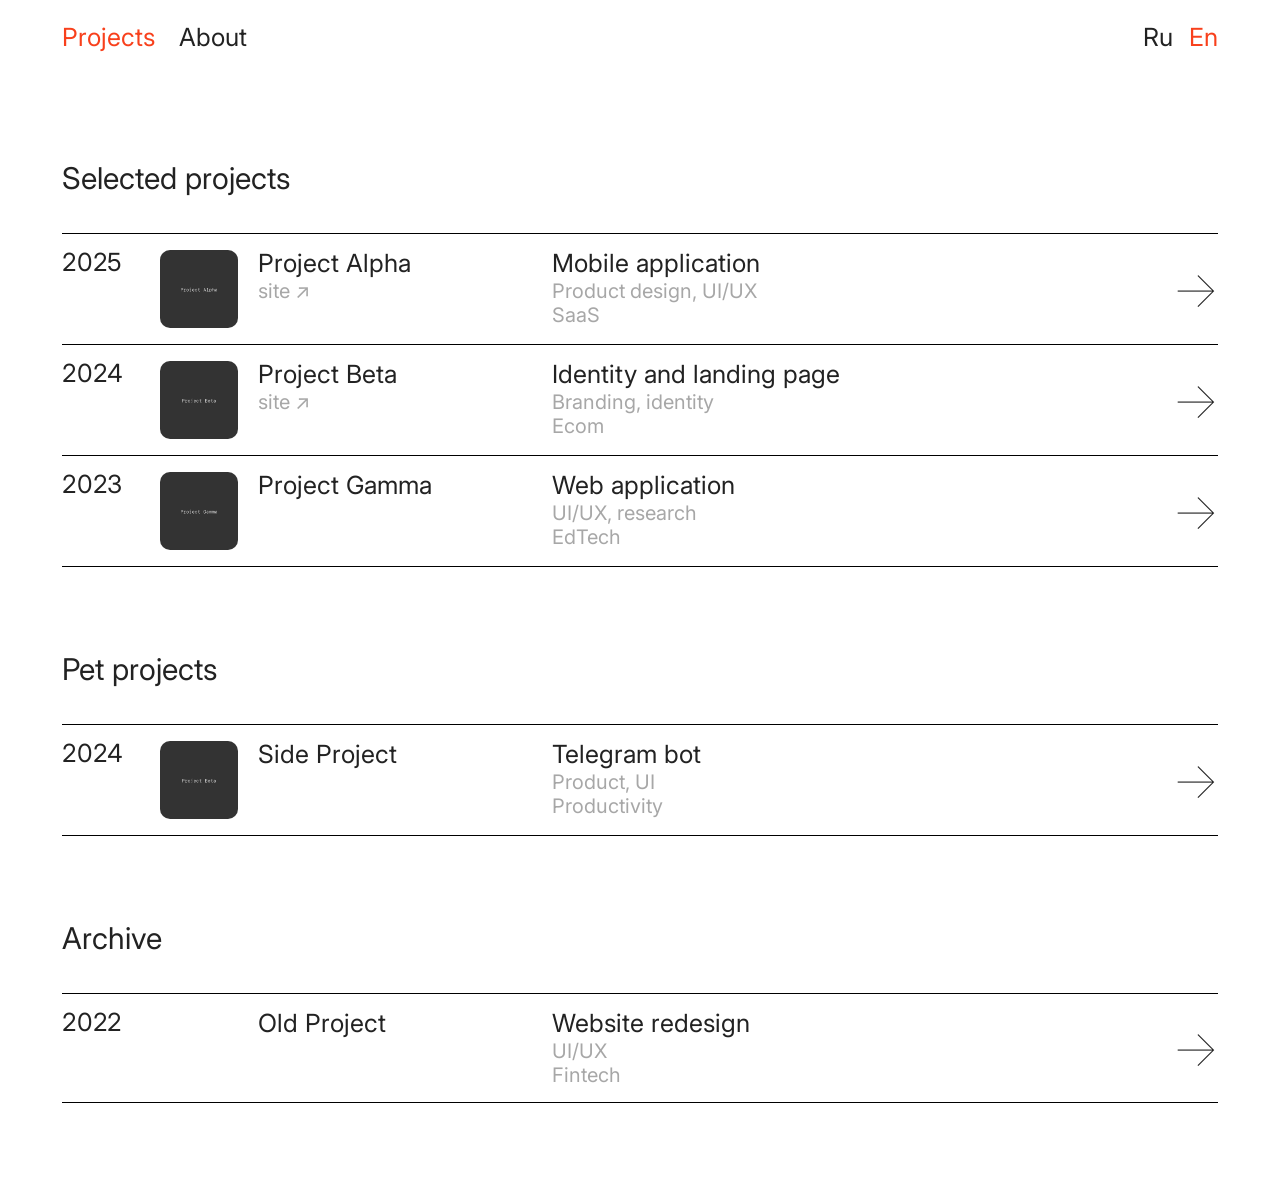
==== commit 3794b8d3: "add archive/pet sections, image captions, quotes, full component docs Home page: added Pet projects " ====
--- a/en/index.html
+++ b/en/index.html
@@ -80,7 +80,7 @@
         <span class="project-arrow">→</span>
       </a>
 
-      <a href="#" class="project-item reveal">
+      <a href="projects/example.html" class="project-item reveal">
         <span class="project-year">2024</span>
         <img class="project-thumb" src="../assets/img/thumb-beta.png" alt="Project Beta">
         <div class="project-name">
@@ -95,7 +95,7 @@
         <span class="project-arrow">→</span>
       </a>
 
-      <a href="#" class="project-item reveal">
+      <a href="projects/example.html" class="project-item reveal">
         <span class="project-year">2023</span>
         <img class="project-thumb" src="../assets/img/thumb-gamma.png" alt="Project Gamma">
         <div class="project-name">
@@ -110,6 +110,41 @@
       </a>
 
     </div>
+
+    <h2 class="projects-title projects-title--archive">Pet projects</h2>
+
+    <div class="project-list">
+      <a href="projects/example.html" class="project-item reveal">
+        <span class="project-year">2024</span>
+        <img class="project-thumb" src="../assets/img/thumb-beta.png" alt="Side Project">
+        <div class="project-name">
+          <span class="project-name-title">Side Project</span>
+        </div>
+        <div class="project-info">
+          <span class="project-info-desc">Telegram bot</span>
+          <span class="project-info-tags">Product, UI</span>
+          <span class="project-info-industry">Productivity</span>
+        </div>
+        <span class="project-arrow">→</span>
+      </a>
+    </div>
+
+    <h2 class="projects-title projects-title--archive">Archive</h2>
+
+    <div class="project-list">
+      <a href="projects/example.html" class="project-item project-item--archive reveal">
+        <span class="project-year">2022</span>
+        <div class="project-name">
+          <span class="project-name-title">Old Project</span>
+        </div>
+        <div class="project-info">
+          <span class="project-info-desc">Website redesign</span>
+          <span class="project-info-tags">UI/UX</span>
+          <span class="project-info-industry">Fintech</span>
+        </div>
+        <span class="project-arrow">→</span>
+      </a>
+    </div>
   </main>
 
   <script src="../script.min.js"></script>
--- a/styles.min.css
+++ b/styles.min.css
@@ -1 +1 @@
-@keyframes skeleton-shimmer{0%{background-position:200%0}to{background-position:-200%0}}:root{--bg:#ffffff;--text:#222222;--text-dim:rgba(34, 34, 34, 0.4);--text-faint:rgba(30, 25, 25, 0.25);--accent:#F8401C;--line:#000000;--font-sans:'Inter', -apple-system, BlinkMacSystemFont, 'Segoe UI', system-ui, sans-serif;--font-mono:'DM Mono', 'SF Mono', 'Fira Code', 'Courier New', monospace;--selection-bg:#F8401C;--selection-color:#fff;--nav-height:75px;--side-padding:48px;--content-max:1156px;--line-muted:rgba(0, 0, 0, 0.12);--transition-fast:150ms ease;--transition-base:200ms ease;--content-gutter:0px;--text-col:764px;--radius-sm:10px;--radius-lg:12px;--radius-pill:100px;--text-body:rgba(30, 25, 25, 1);--section-gap:60px}::selection{background:var(--selection-bg);color:var(--selection-color)}*,::after,::before{box-sizing:border-box;margin:0;padding:0}html{scroll-behavior:smooth;-webkit-font-smoothing:antialiased;-moz-osx-font-smoothing:grayscale}body{font-family:var(--font-sans);font-size:18px;line-height:1.5;color:var(--text);background-color:var(--bg);min-height:100vh;display:flex;flex-direction:column}a,button{color:inherit}a{text-decoration:none}img{display:block;max-width:100%}ol,ul{list-style:none}button{font:inherit;background:0 0;border:0;cursor:pointer}.nav{position:sticky;top:0;background:rgba(255,255,255,.85);backdrop-filter:blur(12px);-webkit-backdrop-filter:blur(12px);z-index:100}.nav::after{content:"";display:block;max-width:var(--content-max);margin:0 auto;height:1px;background:rgba(0,0,0,.08);opacity:0;transition:opacity .3s}.nav.scrolled::after{opacity:1}.nav-inner,.nav-left{display:flex;align-items:center}.nav-inner{justify-content:space-between;height:var(--nav-height);padding:0 var(--side-padding);max-width:calc(var(--content-max) + var(--side-padding)*2);margin:0 auto}.nav-left{gap:24px}.nav-lang,.nav-links{display:flex;gap:24px;font-size:25px;font-weight:400}.nav-lang a,.nav-links a{color:var(--text-body);transition:color var(--transition-fast)}.nav-lang .active,.nav-lang a:hover,.nav-links a.active,.nav-links a:hover,.nav-mobile a.active,.nav-mobile a:hover{color:var(--accent)}.nav-lang{gap:16px;align-items:center}.nav-burger,.nav-mobile{align-items:center;justify-content:center}.nav-burger{display:none;width:44px;height:44px;border:0;cursor:pointer;padding:0;z-index:200}.nav-burger span{display:block;width:24px;height:2px;background:var(--text);position:relative;transition:background var(--transition-fast)}.nav-burger span::after,.nav-burger span::before{content:"";position:absolute;width:24px;height:2px;background:var(--text);left:0;transition:transform var(--transition-base)}.nav-burger span::before{top:-7px}.nav-burger span::after{top:7px}.nav-burger,.nav-burger.open span{background:0 0}.nav-burger.open span::before{top:0;transform:rotate(45deg)}.nav-burger.open span::after{top:0;transform:rotate(-45deg)}.nav-mobile{display:flex;position:fixed;top:0;right:0;bottom:0;left:0;inset:0;background:var(--bg);z-index:150;flex-direction:column;gap:32px;visibility:hidden;opacity:0;transform:translateY(-8px);transition:opacity var(--transition-base),visibility var(--transition-base),transform var(--transition-base);pointer-events:none}.nav-mobile.open{visibility:visible;opacity:1;transform:translateY(0);pointer-events:auto}.nav-mobile a{font-size:32px;font-weight:400;transition:color var(--transition-fast)}.nav-mobile .nav-mobile-lang{display:flex;gap:16px;margin-top:16px;font-size:24px}.nav-mobile .nav-mobile-lang a{font-size:inherit}.main{max-width:calc(var(--content-max) + var(--side-padding)*2);width:100%;margin:0 auto;padding:80px var(--side-padding) 80px;flex:1}.projects-title{font-family:var(--font-sans);font-size:30px;font-weight:400;line-height:1.5;margin-bottom:32px;color:var(--text)}.projects-title--archive{margin-top:80px}.project-list{display:flex;flex-direction:column;max-width:var(--content-max)}.project-item{display:grid;grid-template-columns:repeat(12,1fr);align-items:start;column-gap:20px;padding:16px 0;border-bottom:1px solid var(--line);text-decoration:none;transition:opacity var(--transition-fast)}.project-year{grid-column:1}.project-thumb{grid-column:2}.project-name{grid-column:3/6}.project-info{grid-column:6/12}.project-arrow{grid-column:12}.project-item:first-child{border-top:1px solid var(--line)}.project-item:hover:not(:has(.project-name-link:hover)) .project-arrow,.project-item:hover:not(:has(.project-name-link:hover)) .project-info-desc,.project-item:hover:not(:has(.project-name-link:hover)) .project-name-title{color:var(--accent)}.project-year{font-family:var(--font-sans);font-size:25px;font-weight:400;color:var(--text);line-height:1;letter-spacing:-.2px}.project-thumb{width:100%;aspect-ratio:1;max-width:78px;border-radius:var(--radius-sm);object-fit:cover;object-position:top center;align-self:center}.project-name{font-size:25px;font-weight:400;line-height:1.1}.project-name-title{display:block;line-height:1.1;transition:color var(--transition-fast)}.project-name-link{display:block;font-family:var(--font-sans);font-size:20px;font-weight:400;color:var(--text-dim);margin-top:2px}.project-name-link:hover{color:var(--accent)}.project-info{font-size:18px;line-height:1.1}.project-info-desc{display:block;color:var(--text);font-family:var(--font-sans);font-size:25px;line-height:1.1;font-feature-settings:"smcp";transition:color var(--transition-fast);white-space:nowrap;overflow:hidden;text-overflow:ellipsis}.project-info-industry,.project-info-tags{display:block;font-family:var(--font-sans);color:var(--text-dim);font-size:20px;margin-top:2px}.project-arrow{font-size:50px;font-weight:100;color:var(--text-dim);transition:color var(--transition-fast);line-height:1;text-align:right;align-self:center}.about-content p,a.project-item .project-arrow{color:var(--text)}.main--about{padding-top:0;padding-bottom:0;display:flex}.about-viewport{width:100%;min-height:calc(100vh - var(--nav-height));padding-bottom:70px;box-sizing:border-box;display:flex;flex-direction:column;justify-content:center}.about-content{max-width:568px}.about-content p{font-family:var(--font-sans);font-size:20px;font-weight:400;line-height:1.4;margin-bottom:14px}.about-content .about-label{color:var(--text-dim);margin-top:24px;margin-bottom:4px}.about-content .about-label:first-child{margin-top:0}.about-content a,.about-links a{color:var(--accent);text-decoration:underline;text-decoration-color:var(--accent);text-underline-offset:3px}.about-content a:hover,.about-links a:hover{text-decoration:none}.about-bottom{position:fixed;bottom:0;left:0;right:0;display:flex;justify-content:space-between;align-items:baseline;gap:40px;max-width:calc(var(--content-max) + var(--side-padding)*2);margin:0 auto;padding:20px var(--side-padding);background:rgba(255,255,255,.85);backdrop-filter:blur(12px);-webkit-backdrop-filter:blur(12px);z-index:50}.about-bottom p,.about-links{font-family:var(--font-sans);font-size:20px;font-weight:400}.about-bottom p{color:var(--text);margin-bottom:0}.about-links{display:flex;gap:30px;white-space:nowrap;flex-shrink:0}.about-links a{text-decoration-thickness:1px;text-underline-offset:5px;transition:color var(--transition-fast)}.main--case{padding-top:240px;overflow-x:hidden}.case-header{display:flex;align-items:center;gap:20px;max-width:var(--text-col);margin:0 auto;padding-left:var(--content-gutter)}.case-header-thumb{width:56px;height:56px;border-radius:var(--radius-lg);object-fit:cover;flex-shrink:0;overflow:hidden}.case-header .case-h1{max-width:none;margin:0;padding-left:0}.case-h1{font-family:var(--font-sans);font-size:48px;font-weight:700;line-height:1.1;color:var(--text);max-width:var(--text-col);margin:0 auto;padding-left:var(--content-gutter)}.case-h1+.case-description,.case-header+.case-description{text-indent:0;margin-top:16px}.case-h1+.case-body,.case-header+.case-body{margin-top:80px}.case-caption,.case-meta{font-family:var(--font-sans);font-weight:400;color:var(--text-dim)}.case-meta{max-width:var(--text-col);margin:0 auto 8px;padding-left:var(--content-gutter);font-size:18px}.case-caption{font-size:14px;line-height:1.4}.case-stats{display:grid;grid-template-columns:repeat(4,1fr);gap:20px;max-width:var(--text-col);margin:0 auto 70px;padding-left:var(--content-gutter)}.case-stat-label,.case-stat-value{font-family:var(--font-sans);font-size:36px;font-weight:700;line-height:1.2;color:var(--text)}.case-stat-label{font-size:14px;font-weight:400;line-height:1.3;color:var(--text-dim);margin-top:4px}.case-nav{display:flex;justify-content:space-between;max-width:var(--text-col);margin:40px auto 0;padding:0 var(--content-gutter);box-sizing:border-box}.case-nav-link,.case-section a{color:var(--accent);text-decoration:none}.case-nav-link{display:flex;align-items:center;gap:8px;font-family:var(--font-sans);font-size:20px;line-height:25px;transition:opacity var(--transition-base);background:linear-gradient(var(--accent),var(--accent))0 100%/100% 1px no-repeat;padding-bottom:2px}.case-nav-link:hover,.case-section a:hover{background-size:0 1px}.case-nav-dir{font-size:22px}.case-nav-next{margin-left:auto}.case-section{max-width:var(--text-col);margin:var(--section-gap) auto 30px;padding-left:var(--content-gutter);position:relative}.case-section-num{position:absolute;left:-20px;top:0;transform:translateX(-100%);font-family:var(--font-mono);font-size:20px;font-weight:500;line-height:25px;color:var(--text-body);text-align:right;text-transform:uppercase}.case-section-title{color:var(--text-body);margin-bottom:8px}.case-section h3,.case-section p,.case-section ul{font-weight:400;color:var(--text-body);margin:8px 0 0}.case-section ul{padding-left:24px;margin:0}.case-section ul li{list-style:disc}.case-section h3,.case-section-title{font-family:var(--font-mono);font-size:20px;font-weight:500;line-height:25px;letter-spacing:0;text-transform:uppercase}.case-section h3{font-style:normal;margin:25px 0 8px}.case-quote,.case-section strong{font-weight:400;font-style:normal}.case-quote,.case-section p,.case-section ul{font-family:var(--font-sans);font-size:20px;line-height:28px}.case-quote{max-width:var(--text-col);margin:25px auto;padding-left:var(--content-gutter);color:var(--text-dim);font-style:italic}.case-separator{border:0;border-top:1px solid var(--line);width:100%;margin:100px 0}.case-img{width:100%;border-radius:var(--radius-sm);margin:25px 0;display:block}.case-img-full{display:block;width:100%;margin:20px 0}.case-body>.case-img-full,.case-body>.case-img-scroll,.case-body>picture,.case-tab-panel>.case-img-full,.case-tab-panel>.case-img-scroll,.case-tab-panel>picture{display:block;max-width:calc(var(--text-col) - var(--content-gutter));margin:30px auto 30px max(0px,calc(50% - calc(var(--text-col)/2) + var(--content-gutter)))}picture.case-img-full{box-shadow:none;border-radius:0}.case-body>picture img,.case-img-full,.case-tab-panel>picture img{border-radius:var(--radius-sm);box-shadow:0 0 0 1px rgba(0,0,0,.08)}.case-body>picture .case-img-full,.case-tab-panel>picture .case-img-full{margin:0}.case-body>.case-caption,.case-body>.case-img-row,.case-tab-panel>.case-caption,.case-tab-panel>.case-img-row{max-width:var(--text-col);margin:8px auto 40px;padding-left:var(--content-gutter)}.case-body>.case-img-full+.case-caption,.case-body>.case-img-scroll+.case-caption,.case-body>picture+.case-caption,.case-tab-panel>.case-img-full+.case-caption,.case-tab-panel>.case-img-scroll+.case-caption,.case-tab-panel>picture+.case-caption{margin-top:-20px}.case-body>.case-img-row,.case-tab-panel>.case-img-row{margin:30px auto;box-sizing:border-box}.case-img-full,.case-img-row img{cursor:zoom-in}.case-lightbox{position:fixed;inset:0;background:rgba(0,0,0,.9);z-index:1000;display:flex;align-items:center;justify-content:center;cursor:zoom-out;opacity:0;pointer-events:none;transition:opacity var(--transition-base)}.case-lightbox.open{opacity:1;pointer-events:auto}.case-lightbox img,.case-lightbox video{max-width:95vw;max-height:95vh;object-fit:contain}.case-img-row{display:grid;grid-template-columns:1fr 1fr;gap:20px;margin:20px 0;align-items:stretch}.case-img-row--3{grid-template-columns:1fr 1fr 1fr}.case-img-row img{width:100%;height:100%;object-fit:cover;border-radius:var(--radius-sm);box-shadow:0 0 0 1px rgba(0,0,0,.08);display:block}.case-section a{background:linear-gradient(to right,var(--accent) 0%,var(--accent) 100%)0 100%/100% 1px repeat-x;padding-bottom:1px;transition:background-size var(--transition-fast)}.case-description{max-width:var(--text-col);margin:50px auto;padding-left:var(--content-gutter);font-family:var(--font-sans);font-size:25px;font-weight:400;line-height:35px;color:var(--text-body);text-indent:168px}.case-video{position:relative;margin:25px 0;border-radius:var(--radius-sm);overflow:hidden}.case-video img,.case-video video{display:block;width:100%;border:0;outline:0}.reveal{opacity:0;transform:translateY(16px);transition:opacity .5s ease,transform .5s ease}.reveal.visible{opacity:1;transform:translateY(0)}@media (max-width:900px){:root{--side-padding:24px}.projects-title{font-size:32px;margin-bottom:32px}.project-item{grid-template-columns:70px 60px 1fr auto;gap:16px;padding:16px 0}.project-thumb{width:60px;height:60px}.project-info{display:none}.project-name{grid-column:3;font-size:22px}.project-arrow{grid-column:4;font-size:36px}.year-range{display:none}.case-description{text-indent:0}}@media (max-width:480px){.nav-lang,.nav-links{font-size:20px;gap:14px}.nav-lang{gap:10px}.project-item{grid-template-columns:1fr auto;gap:12px}.project-name{grid-column:1}.project-arrow{grid-column:2}.project-thumb,.project-year{display:none}.main--about{padding-top:32px;padding-bottom:48px;align-items:flex-start}.about-viewport{min-height:auto;padding-bottom:0;justify-content:flex-start}.about-bottom{position:static;width:100%;flex-direction:column;align-items:flex-start;gap:12px;margin-top:32px;padding:0}.about-links{gap:14px;flex-wrap:wrap}.about-content p,.case-section p,.case-section ul{font-size:18px}.case-header{padding-left:0;gap:14px}.case-header-thumb{width:44px;height:44px;border-radius:var(--radius-sm)}.case-meta{font-size:16px}.case-body>.case-img-full,.case-body>.case-img-scroll,.case-body>.case-video,.case-body>picture,.case-tab-panel>.case-img-full,.case-tab-panel>.case-img-scroll,.case-tab-panel>.case-video,.case-tab-panel>picture{margin-left:0;max-width:none}.case-body>.case-caption,.case-body>.case-img-row,.case-meta,.case-tab-panel>.case-caption,.case-tab-panel>.case-img-row{padding-left:0}.case-nav{padding:0}.case-h1{font-size:32px;padding-left:0}.case-stats{grid-template-columns:repeat(2,1fr)}.case-section,.case-stats{padding-left:0}.case-section-num{position:static;display:inline;transform:none;margin-right:8px}.case-section-title{display:inline}.case-quote{padding-left:0}.case-description{padding-left:0;font-size:20px;line-height:28px;text-indent:0}.case-img-row{grid-template-columns:1fr}.main--case{padding-top:140px}}.mac-mockup{max-width:calc(var(--text-col) - var(--content-gutter));margin:30px auto 30px max(0px,calc(50% - calc(var(--text-col)/2) + var(--content-gutter)));background:#f5f5f5;border-radius:var(--radius-lg);overflow:hidden;box-shadow:0 0 0 1px rgba(0,0,0,.08)}.mac-mockup-titlebar{display:flex;align-items:center;height:40px;padding:0 16px;background:#e8e8e8;gap:8px}.mac-mockup-dots{display:flex;gap:6px}.mac-mockup-dot{width:10px;height:10px;border-radius:50%}.mac-mockup-dot--close{background:#ff5f57}.mac-mockup-dot--minimize{background:#febc2e}.mac-mockup-dot--maximize{background:#28c840}.mac-mockup-url{flex:1;text-align:center;font-size:12px;color:rgba(0,0,0,.4);font-family:var(--font-sans)}.mac-mockup-viewport{height:420px;overflow-y:auto;overflow-x:hidden;-webkit-overflow-scrolling:touch}.mac-mockup-viewport img{display:block;width:100%}@media (max-width:480px){.mac-mockup{margin-left:0;max-width:none}.mac-mockup-viewport{height:300px}}.reading-progress{position:fixed;top:0;left:0;width:0%;height:1px;background:var(--accent);z-index:101;pointer-events:none;will-change:width}.print-qr{display:none}@media print{#ds-overlay,#terminal,.case-lightbox,.nav,.nav-mobile,.reading-progress,[style*="position:fixed"]{display:none!important}body{overflow:visible!important;height:auto!important;font-size:12pt;color:#000;background:#fff}.main--about{padding:0}.about-viewport{min-height:auto;padding:0}.about-content{max-width:100%}.about-content p{font-size:11pt;line-height:1.5;color:#000}.about-label{font-weight:700;color:#333;margin-top:16pt;text-transform:uppercase;font-size:9pt;letter-spacing:.5pt}.about-bottom{position:static;background:0 0;backdrop-filter:none;-webkit-backdrop-filter:none;padding:16pt 0 0;border-top:.5pt solid #ccc;margin-top:16pt}.about-bottom p{font-size:10pt;color:#333}.about-links a{color:#000;text-decoration:none}.about-links a::after{content:" ("attr(href)")";font-size:8pt;color:#666}.print-qr{display:block!important;text-align:right;margin-top:24pt}.print-qr img{width:80pt;height:80pt}.print-qr span{display:block;font-size:8pt;color:#666;margin-top:4pt}@page{margin:20mm;size:A4}}@media (prefers-reduced-motion:reduce){*,::after,::before{animation-duration:.01ms!important;animation-iteration-count:1!important;transition-duration:.01ms!important;scroll-behavior:auto!important}.reveal{opacity:1;transform:none}}.case-img-full:not([data-loaded]),.case-img-row img:not([data-loaded]),.case-video video:not([data-loaded]),picture img:not([data-loaded]){background:linear-gradient(90deg,#f0f0f0 25%,#e0e0e0 50%,#f0f0f0 75%);background-size:200% 100%;animation:skeleton-shimmer 1.5s ease-in-out infinite}.lb-close{position:fixed;top:20px;right:20px;z-index:1001;background:0 0;border:0;color:#fff;font-size:32px;cursor:pointer;width:44px;height:44px;display:flex;align-items:center;justify-content:center;opacity:.7;transition:opacity .2s}.lb-close:focus-visible,.lb-close:hover{opacity:1;outline:2px solid #fff;outline-offset:2px;border-radius:50%}+@keyframes skeleton-shimmer{0%{background-position:200%0}to{background-position:-200%0}}:root{--bg:#ffffff;--text:#222222;--text-dim:rgba(34, 34, 34, 0.4);--text-faint:rgba(30, 25, 25, 0.25);--accent:#F8401C;--line:#000000;--font-sans:'Inter', -apple-system, BlinkMacSystemFont, 'Segoe UI', system-ui, sans-serif;--font-mono:'DM Mono', 'SF Mono', 'Fira Code', 'Courier New', monospace;--selection-bg:#F8401C;--selection-color:#fff;--nav-height:75px;--side-padding:48px;--content-max:1156px;--line-muted:rgba(0, 0, 0, 0.12);--transition-fast:150ms ease;--transition-base:200ms ease;--content-gutter:0px;--text-col:764px;--radius-sm:10px;--radius-lg:12px;--radius-pill:100px;--section-gap:60px}::selection{background:var(--selection-bg);color:var(--selection-color)}*,::after,::before{box-sizing:border-box;margin:0;padding:0}html{scroll-behavior:smooth;-webkit-font-smoothing:antialiased;-moz-osx-font-smoothing:grayscale}body{font-family:var(--font-sans);font-size:18px;line-height:1.5;color:var(--text);background-color:var(--bg);min-height:100vh;display:flex;flex-direction:column}a,button{color:inherit}a{text-decoration:none}img{display:block;max-width:100%}ol,ul{list-style:none}button{font:inherit;background:0 0;border:0;cursor:pointer}.nav{position:sticky;top:0;background:rgba(255,255,255,.85);backdrop-filter:blur(12px);-webkit-backdrop-filter:blur(12px);z-index:100}.nav::after{content:"";display:block;max-width:var(--content-max);margin:0 auto;height:1px;background:rgba(0,0,0,.08);opacity:0;transition:opacity .3s}.nav.scrolled::after{opacity:1}.nav-inner,.nav-left{display:flex;align-items:center}.nav-inner{justify-content:space-between;height:var(--nav-height);padding:0 var(--side-padding);max-width:calc(var(--content-max) + var(--side-padding)*2);margin:0 auto}.nav-left{gap:24px}.nav-lang,.nav-links{display:flex;gap:24px;font-size:25px;font-weight:400}.nav-lang a,.nav-links a{color:var(--text);transition:color var(--transition-fast)}.nav-lang .active,.nav-lang a:hover,.nav-links a.active,.nav-links a:hover,.nav-mobile a.active,.nav-mobile a:hover{color:var(--accent)}.nav-lang{gap:16px;align-items:center}.nav-burger,.nav-mobile{align-items:center;justify-content:center}.nav-burger{display:none;width:44px;height:44px;border:0;cursor:pointer;padding:0;z-index:200}.nav-burger span{display:block;width:24px;height:2px;background:var(--text);position:relative;transition:background var(--transition-fast)}.nav-burger span::after,.nav-burger span::before{content:"";position:absolute;width:24px;height:2px;background:var(--text);left:0;transition:transform var(--transition-base)}.nav-burger span::before{top:-7px}.nav-burger span::after{top:7px}.nav-burger,.nav-burger.open span{background:0 0}.nav-burger.open span::before{top:0;transform:rotate(45deg)}.nav-burger.open span::after{top:0;transform:rotate(-45deg)}.nav-mobile{display:flex;position:fixed;top:0;right:0;bottom:0;left:0;inset:0;background:var(--bg);z-index:150;flex-direction:column;gap:32px;visibility:hidden;opacity:0;transform:translateY(-8px);transition:opacity var(--transition-base),visibility var(--transition-base),transform var(--transition-base);pointer-events:none}.nav-mobile.open{visibility:visible;opacity:1;transform:translateY(0);pointer-events:auto}.nav-mobile a{font-size:32px;font-weight:400;transition:color var(--transition-fast)}.nav-mobile .nav-mobile-lang{display:flex;gap:16px;margin-top:16px;font-size:24px}.nav-mobile .nav-mobile-lang a{font-size:inherit}.main{max-width:calc(var(--content-max) + var(--side-padding)*2);width:100%;margin:0 auto;padding:80px var(--side-padding) 80px;flex:1}.projects-title{font-family:var(--font-sans);font-size:30px;font-weight:400;line-height:1.5;margin-bottom:32px;color:var(--text)}.projects-title--archive{margin-top:80px}.project-list{display:flex;flex-direction:column;max-width:var(--content-max)}.project-item{display:grid;grid-template-columns:repeat(12,1fr);align-items:start;column-gap:20px;padding:16px 0;border-bottom:1px solid var(--line);text-decoration:none;transition:opacity var(--transition-fast)}.project-year{grid-column:1}.project-thumb{grid-column:2}.project-name{grid-column:3/6}.project-info{grid-column:6/12}.project-arrow{grid-column:12}.project-item:first-child{border-top:1px solid var(--line)}.project-item:hover:not(:has(.project-name-link:hover)) .project-arrow,.project-item:hover:not(:has(.project-name-link:hover)) .project-info-desc,.project-item:hover:not(:has(.project-name-link:hover)) .project-name-title{color:var(--accent)}.project-year{font-family:var(--font-sans);font-size:25px;font-weight:400;color:var(--text);line-height:1;letter-spacing:-.2px}.project-thumb{width:100%;aspect-ratio:1;max-width:78px;border-radius:var(--radius-sm);object-fit:cover;object-position:top center;align-self:center}.project-name{font-size:25px;font-weight:400;line-height:1.1}.project-name-title{display:block;line-height:1.1;transition:color var(--transition-fast)}.project-name-link{display:block;font-family:var(--font-sans);font-size:20px;font-weight:400;color:var(--text-dim);margin-top:2px}.project-name-link:hover{color:var(--accent)}.project-info{font-size:18px;line-height:1.1}.project-info-desc{display:block;color:var(--text);font-family:var(--font-sans);font-size:25px;line-height:1.1;font-feature-settings:"smcp";transition:color var(--transition-fast);white-space:nowrap;overflow:hidden;text-overflow:ellipsis}.project-info-industry,.project-info-tags{display:block;font-family:var(--font-sans);color:var(--text-dim);font-size:20px;margin-top:2px}.project-arrow{font-size:50px;font-weight:100;color:var(--text-dim);transition:color var(--transition-fast);line-height:1;text-align:right;align-self:center}.about-content p,a.project-item .project-arrow{color:var(--text)}.main--about{padding-top:0;padding-bottom:0;display:flex}.about-viewport{width:100%;min-height:calc(100vh - var(--nav-height));padding-bottom:70px;box-sizing:border-box;display:flex;flex-direction:column;justify-content:center}.about-content{max-width:568px}.about-content p{font-family:var(--font-sans);font-size:20px;font-weight:400;line-height:1.4;margin-bottom:14px}.about-content .about-label{color:var(--text-dim);margin-top:24px;margin-bottom:4px}.about-content .about-label:first-child{margin-top:0}.about-content a,.about-links a{color:var(--accent);text-decoration:underline;text-decoration-color:var(--accent);text-underline-offset:3px}.about-content a:hover,.about-links a:hover{text-decoration:none}.about-bottom{position:fixed;bottom:0;left:0;right:0;display:flex;justify-content:space-between;align-items:baseline;gap:40px;max-width:calc(var(--content-max) + var(--side-padding)*2);margin:0 auto;padding:20px var(--side-padding);background:rgba(255,255,255,.85);backdrop-filter:blur(12px);-webkit-backdrop-filter:blur(12px);z-index:50}.about-bottom p,.about-links{font-family:var(--font-sans);font-size:20px;font-weight:400}.about-bottom p{color:var(--text);margin-bottom:0}.about-links{display:flex;gap:30px;white-space:nowrap;flex-shrink:0}.about-links a{text-decoration-thickness:1px;text-underline-offset:5px;transition:color var(--transition-fast)}.main--case{padding-top:240px;overflow-x:hidden}.case-header{display:flex;align-items:center;gap:20px;max-width:var(--text-col);margin:0 auto;padding-left:var(--content-gutter)}.case-header-thumb{width:56px;height:56px;border-radius:var(--radius-lg);object-fit:cover;flex-shrink:0;overflow:hidden}.case-header .case-h1{max-width:none;margin:0;padding-left:0}.case-h1{font-family:var(--font-sans);font-size:48px;font-weight:700;line-height:1.1;color:var(--text);max-width:var(--text-col);margin:0 auto;padding-left:var(--content-gutter)}.case-h1+.case-description,.case-header+.case-description{text-indent:0;margin-top:16px}.case-h1+.case-body,.case-header+.case-body{margin-top:80px}.case-caption,.case-meta{font-family:var(--font-sans);font-weight:400;color:var(--text-dim)}.case-meta{max-width:var(--text-col);margin:0 auto 8px;padding-left:var(--content-gutter);font-size:18px}.case-caption{font-size:14px;line-height:1.4}.case-stats{display:grid;grid-template-columns:repeat(4,1fr);gap:20px;max-width:var(--text-col);margin:0 auto 70px;padding-left:var(--content-gutter)}.case-stat-label,.case-stat-value{font-family:var(--font-sans);font-size:36px;font-weight:700;line-height:1.2;color:var(--text)}.case-stat-label{font-size:14px;font-weight:400;line-height:1.3;color:var(--text-dim);margin-top:4px}.case-nav{display:flex;justify-content:space-between;max-width:var(--text-col);margin:40px auto 0;padding:0 var(--content-gutter);box-sizing:border-box}.case-nav-link,.case-section a{color:var(--accent);text-decoration:none}.case-nav-link{display:flex;align-items:center;gap:8px;font-family:var(--font-sans);font-size:20px;line-height:25px;transition:opacity var(--transition-base);background:linear-gradient(var(--accent),var(--accent))0 100%/100% 1px no-repeat;padding-bottom:2px}.case-nav-link:hover,.case-section a:hover{background-size:0 1px}.case-nav-dir{font-size:22px}.case-nav-next{margin-left:auto}.case-section{max-width:var(--text-col);margin:var(--section-gap) auto 30px;padding-left:var(--content-gutter);position:relative}.case-section-num{position:absolute;left:-20px;top:0;transform:translateX(-100%);font-family:var(--font-mono);font-size:20px;font-weight:500;line-height:25px;color:var(--text);text-align:right;text-transform:uppercase}.case-section-title{color:var(--text);margin-bottom:8px}.case-section h3,.case-section p,.case-section ul{font-weight:400;color:var(--text);margin:8px 0 0}.case-section ul{padding-left:24px;margin:0}.case-section ul li{list-style:disc}.case-section h3,.case-section-title{font-family:var(--font-mono);font-size:20px;font-weight:500;line-height:25px;letter-spacing:0;text-transform:uppercase}.case-section h3{font-style:normal;margin:25px 0 8px}.case-quote,.case-section strong{font-weight:400;font-style:normal}.case-quote,.case-section p,.case-section ul{font-family:var(--font-sans);font-size:20px;line-height:28px}.case-quote{max-width:var(--text-col);margin:25px auto;padding-left:var(--content-gutter);color:var(--text-dim);font-style:italic}.case-separator{border:0;border-top:1px solid var(--line);width:100%;margin:100px 0}.case-img{width:100%;border-radius:var(--radius-sm);margin:25px 0;display:block}.case-img-full{display:block;width:100%;margin:20px 0}.case-body>.case-img-full,.case-body>.case-img-scroll,.case-body>picture,.case-tab-panel>.case-img-full,.case-tab-panel>.case-img-scroll,.case-tab-panel>picture{display:block;max-width:calc(var(--text-col) - var(--content-gutter));margin:30px auto 30px max(0px,calc(50% - calc(var(--text-col)/2) + var(--content-gutter)))}picture.case-img-full{box-shadow:none;border-radius:0}.case-body>picture img,.case-img-full,.case-tab-panel>picture img{border-radius:var(--radius-sm);box-shadow:0 0 0 1px rgba(0,0,0,.08)}.case-body>picture .case-img-full,.case-tab-panel>picture .case-img-full{margin:0}.case-body>.case-caption,.case-body>.case-img-row,.case-tab-panel>.case-caption,.case-tab-panel>.case-img-row{max-width:var(--text-col);margin:8px auto 40px;padding-left:var(--content-gutter)}.case-body>.case-img-full+.case-caption,.case-body>.case-img-scroll+.case-caption,.case-body>picture+.case-caption,.case-tab-panel>.case-img-full+.case-caption,.case-tab-panel>.case-img-scroll+.case-caption,.case-tab-panel>picture+.case-caption{margin-top:-20px}.case-body>.case-img-row,.case-tab-panel>.case-img-row{margin:30px auto;box-sizing:border-box}.case-img-full,.case-img-row img{cursor:zoom-in}.case-lightbox{position:fixed;inset:0;background:rgba(0,0,0,.9);z-index:1000;display:flex;align-items:center;justify-content:center;cursor:zoom-out;opacity:0;pointer-events:none;transition:opacity var(--transition-base)}.case-lightbox.open{opacity:1;pointer-events:auto}.case-lightbox img,.case-lightbox video{max-width:95vw;max-height:95vh;object-fit:contain}.case-img-row{display:grid;grid-template-columns:1fr 1fr;gap:20px;margin:20px 0;align-items:stretch}.case-img-row--3{grid-template-columns:1fr 1fr 1fr}.case-img-row img{width:100%;height:100%;object-fit:cover;border-radius:var(--radius-sm);box-shadow:0 0 0 1px rgba(0,0,0,.08);display:block}.case-section a{background:linear-gradient(to right,var(--accent) 0%,var(--accent) 100%)0 100%/100% 1px repeat-x;padding-bottom:1px;transition:background-size var(--transition-fast)}.case-description{max-width:var(--text-col);margin:50px auto;padding-left:var(--content-gutter);font-family:var(--font-sans);font-size:25px;font-weight:400;line-height:35px;color:var(--text);text-indent:168px}.case-video{position:relative;margin:25px 0;border-radius:var(--radius-sm);overflow:hidden}.case-video img,.case-video video{display:block;width:100%;border:0;outline:0}.reveal{opacity:0;transform:translateY(16px);transition:opacity .5s ease,transform .5s ease}.reveal.visible{opacity:1;transform:translateY(0)}@media (prefers-color-scheme:dark){:root{--bg:#1a1a1a;--text:#e0e0e0;--text-dim:#888888;--text-faint:rgba(255, 255, 255, 0.15);--line:rgba(255, 255, 255, 0.1);--line-muted:rgba(255, 255, 255, 0.08);--selection-bg:#F8401C;--selection-color:#fff}.about-bottom,.nav{background:rgba(26,26,26,.85)}.nav::after{background:rgba(255,255,255,.08)}.project-thumb{box-shadow:0 0 0 1px rgba(255,255,255,.08)}.case-body>picture img,.case-img-full,.case-img-row img,.case-tab-panel>picture img{box-shadow:0 0 0 1px rgba(255,255,255,.06)}.case-lightbox{background:rgba(0,0,0,.95)}.mac-mockup{background:#111;box-shadow:0 0 0 1px rgba(255,255,255,.06)}.mac-mockup-titlebar{background:#222}.mac-mockup-url{color:rgba(255,255,255,.3)}.case-img-full:not([data-loaded]),.case-img-row img:not([data-loaded]),.case-video video:not([data-loaded]),picture img:not([data-loaded]){background:linear-gradient(90deg,#222 25%,#2a2a2a 50%,#222 75%);background-size:200% 100%}.project-item:hover{background:rgba(255,255,255,.03)}}@media (max-width:900px){:root{--side-padding:24px}.projects-title{font-size:32px;margin-bottom:32px}.project-item{grid-template-columns:70px 60px 1fr auto;gap:16px;padding:16px 0}.project-thumb{width:60px;height:60px}.project-info{display:none}.project-name{grid-column:3;font-size:22px}.project-arrow{grid-column:4;font-size:36px}.year-range{display:none}.case-description{text-indent:0}}@media (max-width:480px){.nav-lang,.nav-links{font-size:20px;gap:14px}.nav-lang{gap:10px}.project-item{grid-template-columns:1fr auto;gap:12px}.project-name{grid-column:1}.project-arrow{grid-column:2}.project-thumb,.project-year{display:none}.main--about{padding-top:32px;padding-bottom:48px;align-items:flex-start}.about-viewport{min-height:auto;padding-bottom:0;justify-content:flex-start}.about-bottom{position:static;width:100%;flex-direction:column;align-items:flex-start;gap:12px;margin-top:32px;padding:0}.about-links{gap:14px;flex-wrap:wrap}.about-content p,.case-section p,.case-section ul{font-size:18px}.case-header{padding-left:0;gap:14px}.case-header-thumb{width:44px;height:44px;border-radius:var(--radius-sm)}.case-meta{font-size:16px}.case-body>.case-img-full,.case-body>.case-img-scroll,.case-body>.case-video,.case-body>picture,.case-tab-panel>.case-img-full,.case-tab-panel>.case-img-scroll,.case-tab-panel>.case-video,.case-tab-panel>picture{margin-left:0;max-width:none}.case-body>.case-caption,.case-body>.case-img-row,.case-meta,.case-tab-panel>.case-caption,.case-tab-panel>.case-img-row{padding-left:0}.case-nav{padding:0}.case-h1{font-size:32px;padding-left:0}.case-stats{grid-template-columns:repeat(2,1fr)}.case-section,.case-stats{padding-left:0}.case-section-num{position:static;display:inline;transform:none;margin-right:8px}.case-section-title{display:inline}.case-quote{padding-left:0}.case-description{padding-left:0;font-size:20px;line-height:28px;text-indent:0}.case-img-row{grid-template-columns:1fr}.main--case{padding-top:140px}}.mac-mockup{max-width:calc(var(--text-col) - var(--content-gutter));margin:30px auto 30px max(0px,calc(50% - calc(var(--text-col)/2) + var(--content-gutter)));background:#f5f5f5;border-radius:var(--radius-lg);overflow:hidden;box-shadow:0 0 0 1px rgba(0,0,0,.08)}.mac-mockup-titlebar{display:flex;align-items:center;height:40px;padding:0 16px;background:#e8e8e8;gap:8px}.mac-mockup-dots{display:flex;gap:6px}.mac-mockup-dot{width:10px;height:10px;border-radius:50%}.mac-mockup-dot--close{background:#ff5f57}.mac-mockup-dot--minimize{background:#febc2e}.mac-mockup-dot--maximize{background:#28c840}.mac-mockup-url{flex:1;text-align:center;font-size:12px;color:rgba(0,0,0,.4);font-family:var(--font-sans)}.mac-mockup-viewport{height:420px;overflow-y:auto;overflow-x:hidden;-webkit-overflow-scrolling:touch}.mac-mockup-viewport img{display:block;width:100%}@media (max-width:480px){.mac-mockup{margin-left:0;max-width:none}.mac-mockup-viewport{height:300px}}.reading-progress{position:fixed;top:0;left:0;width:0%;height:1px;background:var(--accent);z-index:101;pointer-events:none;will-change:width}.print-qr{display:none}@media print{#ds-overlay,#terminal,.case-lightbox,.nav,.nav-mobile,.reading-progress,[style*="position:fixed"]{display:none!important}body{overflow:visible!important;height:auto!important;font-size:12pt;color:#000;background:#fff}.main--about{padding:0}.about-viewport{min-height:auto;padding:0}.about-content{max-width:100%}.about-content p{font-size:11pt;line-height:1.5;color:#000}.about-label{font-weight:700;color:#333;margin-top:16pt;text-transform:uppercase;font-size:9pt;letter-spacing:.5pt}.about-bottom{position:static;background:0 0;backdrop-filter:none;-webkit-backdrop-filter:none;padding:16pt 0 0;border-top:.5pt solid #ccc;margin-top:16pt}.about-bottom p{font-size:10pt;color:#333}.about-links a{color:#000;text-decoration:none}.about-links a::after{content:" ("attr(href)")";font-size:8pt;color:#666}.print-qr{display:block!important;text-align:right;margin-top:24pt}.print-qr img{width:80pt;height:80pt}.print-qr span{display:block;font-size:8pt;color:#666;margin-top:4pt}@page{margin:20mm;size:A4}}@media (prefers-reduced-motion:reduce){*,::after,::before{animation-duration:.01ms!important;animation-iteration-count:1!important;transition-duration:.01ms!important;scroll-behavior:auto!important}.reveal{opacity:1;transform:none}}.case-img-full:not([data-loaded]),.case-img-row img:not([data-loaded]),.case-video video:not([data-loaded]),picture img:not([data-loaded]){background:linear-gradient(90deg,#f0f0f0 25%,#e0e0e0 50%,#f0f0f0 75%);background-size:200% 100%;animation:skeleton-shimmer 1.5s ease-in-out infinite}.lb-close{position:fixed;top:20px;right:20px;z-index:1001;background:0 0;border:0;color:#fff;font-size:32px;cursor:pointer;width:44px;height:44px;display:flex;align-items:center;justify-content:center;opacity:.7;transition:opacity .2s}.lb-close:focus-visible,.lb-close:hover{opacity:1;outline:2px solid #fff;outline-offset:2px;border-radius:50%}[role=link]:focus-visible,a:focus-visible,button:focus-visible{outline:2px solid var(--accent);outline-offset:2px;border-radius:2px}.project-item:focus-visible{outline:2px solid var(--accent);outline-offset:-2px}.nav-lang a:focus-visible,.nav-links a:focus-visible{outline:2px solid var(--accent);outline-offset:4px}
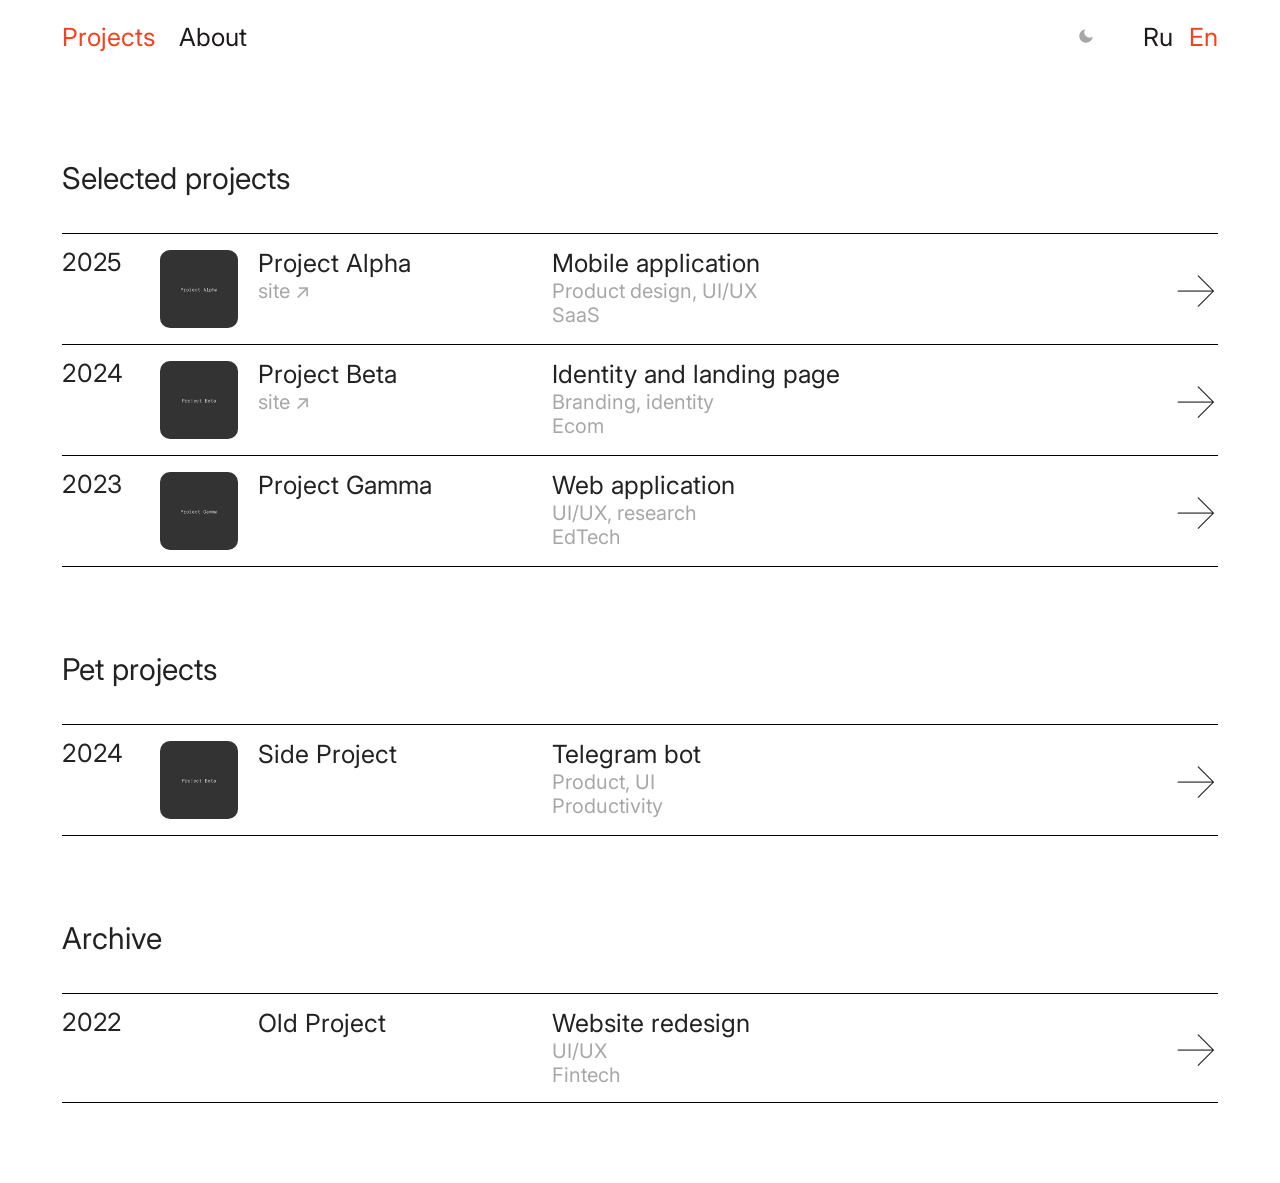
==== commit f682194b: "feat: code review fixes, WebP, PWA, a11y, community files - Fix .text-dim contrast for WCAG AAA (0.4" ====
--- a/en/index.html
+++ b/en/index.html
@@ -21,6 +21,7 @@
   <link rel="alternate" hreflang="ru" href="https://example.com/">
   <link rel="canonical" href="https://example.com/en/">
   <link rel="icon" type="image/svg+xml" href="../favicon.svg">
+  <link rel="manifest" href="../manifest.json">
     <link rel="preconnect" href="https://fonts.googleapis.com">
   <link rel="preconnect" href="https://fonts.gstatic.com" crossorigin>
   <link href="https://fonts.googleapis.com/css2?family=DM+Mono:wght@400;500&family=Inter:wght@400;500;600&display=swap" rel="stylesheet">
--- a/styles.min.css
+++ b/styles.min.css
@@ -1 +1 @@
-@keyframes skeleton-shimmer{0%{background-position:200%0}to{background-position:-200%0}}:root{--bg:#ffffff;--text:#222222;--text-dim:rgba(34, 34, 34, 0.4);--text-faint:rgba(30, 25, 25, 0.25);--accent:#F8401C;--line:#000000;--font-sans:'Inter', -apple-system, BlinkMacSystemFont, 'Segoe UI', system-ui, sans-serif;--font-mono:'DM Mono', 'SF Mono', 'Fira Code', 'Courier New', monospace;--selection-bg:#F8401C;--selection-color:#fff;--nav-height:75px;--side-padding:48px;--content-max:1156px;--line-muted:rgba(0, 0, 0, 0.12);--transition-fast:150ms ease;--transition-base:200ms ease;--content-gutter:0px;--text-col:764px;--radius-sm:10px;--radius-lg:12px;--radius-pill:100px;--section-gap:60px}::selection{background:var(--selection-bg);color:var(--selection-color)}*,::after,::before{box-sizing:border-box;margin:0;padding:0}html{scroll-behavior:smooth;-webkit-font-smoothing:antialiased;-moz-osx-font-smoothing:grayscale}body{font-family:var(--font-sans);font-size:18px;line-height:1.5;color:var(--text);background-color:var(--bg);min-height:100vh;display:flex;flex-direction:column}a,button{color:inherit}a{text-decoration:none}img{display:block;max-width:100%}ol,ul{list-style:none}button{font:inherit;background:0 0;border:0;cursor:pointer}.nav{position:sticky;top:0;background:rgba(255,255,255,.85);backdrop-filter:blur(12px);-webkit-backdrop-filter:blur(12px);z-index:100}.nav::after{content:"";display:block;max-width:var(--content-max);margin:0 auto;height:1px;background:rgba(0,0,0,.08);opacity:0;transition:opacity .3s}.nav.scrolled::after{opacity:1}.nav-inner,.nav-left{display:flex;align-items:center}.nav-inner{justify-content:space-between;height:var(--nav-height);padding:0 var(--side-padding);max-width:calc(var(--content-max) + var(--side-padding)*2);margin:0 auto}.nav-left{gap:24px}.nav-lang,.nav-links{display:flex;gap:24px;font-size:25px;font-weight:400}.nav-lang a,.nav-links a{color:var(--text);transition:color var(--transition-fast)}.nav-lang .active,.nav-lang a:hover,.nav-links a.active,.nav-links a:hover,.nav-mobile a.active,.nav-mobile a:hover{color:var(--accent)}.nav-lang{gap:16px;align-items:center}.nav-burger,.nav-mobile{align-items:center;justify-content:center}.nav-burger{display:none;width:44px;height:44px;border:0;cursor:pointer;padding:0;z-index:200}.nav-burger span{display:block;width:24px;height:2px;background:var(--text);position:relative;transition:background var(--transition-fast)}.nav-burger span::after,.nav-burger span::before{content:"";position:absolute;width:24px;height:2px;background:var(--text);left:0;transition:transform var(--transition-base)}.nav-burger span::before{top:-7px}.nav-burger span::after{top:7px}.nav-burger,.nav-burger.open span{background:0 0}.nav-burger.open span::before{top:0;transform:rotate(45deg)}.nav-burger.open span::after{top:0;transform:rotate(-45deg)}.nav-mobile{display:flex;position:fixed;top:0;right:0;bottom:0;left:0;inset:0;background:var(--bg);z-index:150;flex-direction:column;gap:32px;visibility:hidden;opacity:0;transform:translateY(-8px);transition:opacity var(--transition-base),visibility var(--transition-base),transform var(--transition-base);pointer-events:none}.nav-mobile.open{visibility:visible;opacity:1;transform:translateY(0);pointer-events:auto}.nav-mobile a{font-size:32px;font-weight:400;transition:color var(--transition-fast)}.nav-mobile .nav-mobile-lang{display:flex;gap:16px;margin-top:16px;font-size:24px}.nav-mobile .nav-mobile-lang a{font-size:inherit}.main{max-width:calc(var(--content-max) + var(--side-padding)*2);width:100%;margin:0 auto;padding:80px var(--side-padding) 80px;flex:1}.projects-title{font-family:var(--font-sans);font-size:30px;font-weight:400;line-height:1.5;margin-bottom:32px;color:var(--text)}.projects-title--archive{margin-top:80px}.project-list{display:flex;flex-direction:column;max-width:var(--content-max)}.project-item{display:grid;grid-template-columns:repeat(12,1fr);align-items:start;column-gap:20px;padding:16px 0;border-bottom:1px solid var(--line);text-decoration:none;transition:opacity var(--transition-fast)}.project-year{grid-column:1}.project-thumb{grid-column:2}.project-name{grid-column:3/6}.project-info{grid-column:6/12}.project-arrow{grid-column:12}.project-item:first-child{border-top:1px solid var(--line)}.project-item:hover:not(:has(.project-name-link:hover)) .project-arrow,.project-item:hover:not(:has(.project-name-link:hover)) .project-info-desc,.project-item:hover:not(:has(.project-name-link:hover)) .project-name-title{color:var(--accent)}.project-year{font-family:var(--font-sans);font-size:25px;font-weight:400;color:var(--text);line-height:1;letter-spacing:-.2px}.project-thumb{width:100%;aspect-ratio:1;max-width:78px;border-radius:var(--radius-sm);object-fit:cover;object-position:top center;align-self:center}.project-name{font-size:25px;font-weight:400;line-height:1.1}.project-name-title{display:block;line-height:1.1;transition:color var(--transition-fast)}.project-name-link{display:block;font-family:var(--font-sans);font-size:20px;font-weight:400;color:var(--text-dim);margin-top:2px}.project-name-link:hover{color:var(--accent)}.project-info{font-size:18px;line-height:1.1}.project-info-desc{display:block;color:var(--text);font-family:var(--font-sans);font-size:25px;line-height:1.1;font-feature-settings:"smcp";transition:color var(--transition-fast);white-space:nowrap;overflow:hidden;text-overflow:ellipsis}.project-info-industry,.project-info-tags{display:block;font-family:var(--font-sans);color:var(--text-dim);font-size:20px;margin-top:2px}.project-arrow{font-size:50px;font-weight:100;color:var(--text-dim);transition:color var(--transition-fast);line-height:1;text-align:right;align-self:center}.about-content p,a.project-item .project-arrow{color:var(--text)}.main--about{padding-top:0;padding-bottom:0;display:flex}.about-viewport{width:100%;min-height:calc(100vh - var(--nav-height));padding-bottom:70px;box-sizing:border-box;display:flex;flex-direction:column;justify-content:center}.about-content{max-width:568px}.about-content p{font-family:var(--font-sans);font-size:20px;font-weight:400;line-height:1.4;margin-bottom:14px}.about-content .about-label{color:var(--text-dim);margin-top:24px;margin-bottom:4px}.about-content .about-label:first-child{margin-top:0}.about-content a,.about-links a{color:var(--accent);text-decoration:underline;text-decoration-color:var(--accent);text-underline-offset:3px}.about-content a:hover,.about-links a:hover{text-decoration:none}.about-bottom{position:fixed;bottom:0;left:0;right:0;display:flex;justify-content:space-between;align-items:baseline;gap:40px;max-width:calc(var(--content-max) + var(--side-padding)*2);margin:0 auto;padding:20px var(--side-padding);background:rgba(255,255,255,.85);backdrop-filter:blur(12px);-webkit-backdrop-filter:blur(12px);z-index:50}.about-bottom p,.about-links{font-family:var(--font-sans);font-size:20px;font-weight:400}.about-bottom p{color:var(--text);margin-bottom:0}.about-links{display:flex;gap:30px;white-space:nowrap;flex-shrink:0}.about-links a{text-decoration-thickness:1px;text-underline-offset:5px;transition:color var(--transition-fast)}.main--case{padding-top:240px;overflow-x:hidden}.case-header{display:flex;align-items:center;gap:20px;max-width:var(--text-col);margin:0 auto;padding-left:var(--content-gutter)}.case-header-thumb{width:56px;height:56px;border-radius:var(--radius-lg);object-fit:cover;flex-shrink:0;overflow:hidden}.case-header .case-h1{max-width:none;margin:0;padding-left:0}.case-h1{font-family:var(--font-sans);font-size:48px;font-weight:700;line-height:1.1;color:var(--text);max-width:var(--text-col);margin:0 auto;padding-left:var(--content-gutter)}.case-h1+.case-description,.case-header+.case-description{text-indent:0;margin-top:16px}.case-h1+.case-body,.case-header+.case-body{margin-top:80px}.case-caption,.case-meta{font-family:var(--font-sans);font-weight:400;color:var(--text-dim)}.case-meta{max-width:var(--text-col);margin:0 auto 8px;padding-left:var(--content-gutter);font-size:18px}.case-caption{font-size:14px;line-height:1.4}.case-stats{display:grid;grid-template-columns:repeat(4,1fr);gap:20px;max-width:var(--text-col);margin:0 auto 70px;padding-left:var(--content-gutter)}.case-stat-label,.case-stat-value{font-family:var(--font-sans);font-size:36px;font-weight:700;line-height:1.2;color:var(--text)}.case-stat-label{font-size:14px;font-weight:400;line-height:1.3;color:var(--text-dim);margin-top:4px}.case-nav{display:flex;justify-content:space-between;max-width:var(--text-col);margin:40px auto 0;padding:0 var(--content-gutter);box-sizing:border-box}.case-nav-link,.case-section a{color:var(--accent);text-decoration:none}.case-nav-link{display:flex;align-items:center;gap:8px;font-family:var(--font-sans);font-size:20px;line-height:25px;transition:opacity var(--transition-base);background:linear-gradient(var(--accent),var(--accent))0 100%/100% 1px no-repeat;padding-bottom:2px}.case-nav-link:hover,.case-section a:hover{background-size:0 1px}.case-nav-dir{font-size:22px}.case-nav-next{margin-left:auto}.case-section{max-width:var(--text-col);margin:var(--section-gap) auto 30px;padding-left:var(--content-gutter);position:relative}.case-section-num{position:absolute;left:-20px;top:0;transform:translateX(-100%);font-family:var(--font-mono);font-size:20px;font-weight:500;line-height:25px;color:var(--text);text-align:right;text-transform:uppercase}.case-section-title{color:var(--text);margin-bottom:8px}.case-section h3,.case-section p,.case-section ul{font-weight:400;color:var(--text);margin:8px 0 0}.case-section ul{padding-left:24px;margin:0}.case-section ul li{list-style:disc}.case-section h3,.case-section-title{font-family:var(--font-mono);font-size:20px;font-weight:500;line-height:25px;letter-spacing:0;text-transform:uppercase}.case-section h3{font-style:normal;margin:25px 0 8px}.case-quote,.case-section strong{font-weight:400;font-style:normal}.case-quote,.case-section p,.case-section ul{font-family:var(--font-sans);font-size:20px;line-height:28px}.case-quote{max-width:var(--text-col);margin:25px auto;padding-left:var(--content-gutter);color:var(--text-dim);font-style:italic}.case-separator{border:0;border-top:1px solid var(--line);width:100%;margin:100px 0}.case-img{width:100%;border-radius:var(--radius-sm);margin:25px 0;display:block}.case-img-full{display:block;width:100%;margin:20px 0}.case-body>.case-img-full,.case-body>.case-img-scroll,.case-body>picture,.case-tab-panel>.case-img-full,.case-tab-panel>.case-img-scroll,.case-tab-panel>picture{display:block;max-width:calc(var(--text-col) - var(--content-gutter));margin:30px auto 30px max(0px,calc(50% - calc(var(--text-col)/2) + var(--content-gutter)))}picture.case-img-full{box-shadow:none;border-radius:0}.case-body>picture img,.case-img-full,.case-tab-panel>picture img{border-radius:var(--radius-sm);box-shadow:0 0 0 1px rgba(0,0,0,.08)}.case-body>picture .case-img-full,.case-tab-panel>picture .case-img-full{margin:0}.case-body>.case-caption,.case-body>.case-img-row,.case-tab-panel>.case-caption,.case-tab-panel>.case-img-row{max-width:var(--text-col);margin:8px auto 40px;padding-left:var(--content-gutter)}.case-body>.case-img-full+.case-caption,.case-body>.case-img-scroll+.case-caption,.case-body>picture+.case-caption,.case-tab-panel>.case-img-full+.case-caption,.case-tab-panel>.case-img-scroll+.case-caption,.case-tab-panel>picture+.case-caption{margin-top:-20px}.case-body>.case-img-row,.case-tab-panel>.case-img-row{margin:30px auto;box-sizing:border-box}.case-img-full,.case-img-row img{cursor:zoom-in}.case-lightbox{position:fixed;inset:0;background:rgba(0,0,0,.9);z-index:1000;display:flex;align-items:center;justify-content:center;cursor:zoom-out;opacity:0;pointer-events:none;transition:opacity var(--transition-base)}.case-lightbox.open{opacity:1;pointer-events:auto}.case-lightbox img,.case-lightbox video{max-width:95vw;max-height:95vh;object-fit:contain}.case-img-row{display:grid;grid-template-columns:1fr 1fr;gap:20px;margin:20px 0;align-items:stretch}.case-img-row--3{grid-template-columns:1fr 1fr 1fr}.case-img-row img{width:100%;height:100%;object-fit:cover;border-radius:var(--radius-sm);box-shadow:0 0 0 1px rgba(0,0,0,.08);display:block}.case-section a{background:linear-gradient(to right,var(--accent) 0%,var(--accent) 100%)0 100%/100% 1px repeat-x;padding-bottom:1px;transition:background-size var(--transition-fast)}.case-description{max-width:var(--text-col);margin:50px auto;padding-left:var(--content-gutter);font-family:var(--font-sans);font-size:25px;font-weight:400;line-height:35px;color:var(--text);text-indent:168px}.case-video{position:relative;margin:25px 0;border-radius:var(--radius-sm);overflow:hidden}.case-video img,.case-video video{display:block;width:100%;border:0;outline:0}.reveal{opacity:0;transform:translateY(16px);transition:opacity .5s ease,transform .5s ease}.reveal.visible{opacity:1;transform:translateY(0)}@media (prefers-color-scheme:dark){:root{--bg:#1a1a1a;--text:#e0e0e0;--text-dim:#888888;--text-faint:rgba(255, 255, 255, 0.15);--line:rgba(255, 255, 255, 0.1);--line-muted:rgba(255, 255, 255, 0.08);--selection-bg:#F8401C;--selection-color:#fff}.about-bottom,.nav{background:rgba(26,26,26,.85)}.nav::after{background:rgba(255,255,255,.08)}.project-thumb{box-shadow:0 0 0 1px rgba(255,255,255,.08)}.case-body>picture img,.case-img-full,.case-img-row img,.case-tab-panel>picture img{box-shadow:0 0 0 1px rgba(255,255,255,.06)}.case-lightbox{background:rgba(0,0,0,.95)}.mac-mockup{background:#111;box-shadow:0 0 0 1px rgba(255,255,255,.06)}.mac-mockup-titlebar{background:#222}.mac-mockup-url{color:rgba(255,255,255,.3)}.case-img-full:not([data-loaded]),.case-img-row img:not([data-loaded]),.case-video video:not([data-loaded]),picture img:not([data-loaded]){background:linear-gradient(90deg,#222 25%,#2a2a2a 50%,#222 75%);background-size:200% 100%}.project-item:hover{background:rgba(255,255,255,.03)}}@media (max-width:900px){:root{--side-padding:24px}.projects-title{font-size:32px;margin-bottom:32px}.project-item{grid-template-columns:70px 60px 1fr auto;gap:16px;padding:16px 0}.project-thumb{width:60px;height:60px}.project-info{display:none}.project-name{grid-column:3;font-size:22px}.project-arrow{grid-column:4;font-size:36px}.year-range{display:none}.case-description{text-indent:0}}@media (max-width:480px){.nav-lang,.nav-links{font-size:20px;gap:14px}.nav-lang{gap:10px}.project-item{grid-template-columns:1fr auto;gap:12px}.project-name{grid-column:1}.project-arrow{grid-column:2}.project-thumb,.project-year{display:none}.main--about{padding-top:32px;padding-bottom:48px;align-items:flex-start}.about-viewport{min-height:auto;padding-bottom:0;justify-content:flex-start}.about-bottom{position:static;width:100%;flex-direction:column;align-items:flex-start;gap:12px;margin-top:32px;padding:0}.about-links{gap:14px;flex-wrap:wrap}.about-content p,.case-section p,.case-section ul{font-size:18px}.case-header{padding-left:0;gap:14px}.case-header-thumb{width:44px;height:44px;border-radius:var(--radius-sm)}.case-meta{font-size:16px}.case-body>.case-img-full,.case-body>.case-img-scroll,.case-body>.case-video,.case-body>picture,.case-tab-panel>.case-img-full,.case-tab-panel>.case-img-scroll,.case-tab-panel>.case-video,.case-tab-panel>picture{margin-left:0;max-width:none}.case-body>.case-caption,.case-body>.case-img-row,.case-meta,.case-tab-panel>.case-caption,.case-tab-panel>.case-img-row{padding-left:0}.case-nav{padding:0}.case-h1{font-size:32px;padding-left:0}.case-stats{grid-template-columns:repeat(2,1fr)}.case-section,.case-stats{padding-left:0}.case-section-num{position:static;display:inline;transform:none;margin-right:8px}.case-section-title{display:inline}.case-quote{padding-left:0}.case-description{padding-left:0;font-size:20px;line-height:28px;text-indent:0}.case-img-row{grid-template-columns:1fr}.main--case{padding-top:140px}}.mac-mockup{max-width:calc(var(--text-col) - var(--content-gutter));margin:30px auto 30px max(0px,calc(50% - calc(var(--text-col)/2) + var(--content-gutter)));background:#f5f5f5;border-radius:var(--radius-lg);overflow:hidden;box-shadow:0 0 0 1px rgba(0,0,0,.08)}.mac-mockup-titlebar{display:flex;align-items:center;height:40px;padding:0 16px;background:#e8e8e8;gap:8px}.mac-mockup-dots{display:flex;gap:6px}.mac-mockup-dot{width:10px;height:10px;border-radius:50%}.mac-mockup-dot--close{background:#ff5f57}.mac-mockup-dot--minimize{background:#febc2e}.mac-mockup-dot--maximize{background:#28c840}.mac-mockup-url{flex:1;text-align:center;font-size:12px;color:rgba(0,0,0,.4);font-family:var(--font-sans)}.mac-mockup-viewport{height:420px;overflow-y:auto;overflow-x:hidden;-webkit-overflow-scrolling:touch}.mac-mockup-viewport img{display:block;width:100%}@media (max-width:480px){.mac-mockup{margin-left:0;max-width:none}.mac-mockup-viewport{height:300px}}.reading-progress{position:fixed;top:0;left:0;width:0%;height:1px;background:var(--accent);z-index:101;pointer-events:none;will-change:width}.print-qr{display:none}@media print{#ds-overlay,#terminal,.case-lightbox,.nav,.nav-mobile,.reading-progress,[style*="position:fixed"]{display:none!important}body{overflow:visible!important;height:auto!important;font-size:12pt;color:#000;background:#fff}.main--about{padding:0}.about-viewport{min-height:auto;padding:0}.about-content{max-width:100%}.about-content p{font-size:11pt;line-height:1.5;color:#000}.about-label{font-weight:700;color:#333;margin-top:16pt;text-transform:uppercase;font-size:9pt;letter-spacing:.5pt}.about-bottom{position:static;background:0 0;backdrop-filter:none;-webkit-backdrop-filter:none;padding:16pt 0 0;border-top:.5pt solid #ccc;margin-top:16pt}.about-bottom p{font-size:10pt;color:#333}.about-links a{color:#000;text-decoration:none}.about-links a::after{content:" ("attr(href)")";font-size:8pt;color:#666}.print-qr{display:block!important;text-align:right;margin-top:24pt}.print-qr img{width:80pt;height:80pt}.print-qr span{display:block;font-size:8pt;color:#666;margin-top:4pt}@page{margin:20mm;size:A4}}@media (prefers-reduced-motion:reduce){*,::after,::before{animation-duration:.01ms!important;animation-iteration-count:1!important;transition-duration:.01ms!important;scroll-behavior:auto!important}.reveal{opacity:1;transform:none}}.case-img-full:not([data-loaded]),.case-img-row img:not([data-loaded]),.case-video video:not([data-loaded]),picture img:not([data-loaded]){background:linear-gradient(90deg,#f0f0f0 25%,#e0e0e0 50%,#f0f0f0 75%);background-size:200% 100%;animation:skeleton-shimmer 1.5s ease-in-out infinite}.lb-close{position:fixed;top:20px;right:20px;z-index:1001;background:0 0;border:0;color:#fff;font-size:32px;cursor:pointer;width:44px;height:44px;display:flex;align-items:center;justify-content:center;opacity:.7;transition:opacity .2s}.lb-close:focus-visible,.lb-close:hover{opacity:1;outline:2px solid #fff;outline-offset:2px;border-radius:50%}[role=link]:focus-visible,a:focus-visible,button:focus-visible{outline:2px solid var(--accent);outline-offset:2px;border-radius:2px}.project-item:focus-visible{outline:2px solid var(--accent);outline-offset:-2px}.nav-lang a:focus-visible,.nav-links a:focus-visible{outline:2px solid var(--accent);outline-offset:4px}+@keyframes skeleton-shimmer{0%{background-position:200%0}to{background-position:-200%0}}:root{--bg:#ffffff;--text:#222222;--text-dim:rgba(34, 34, 34, 0.4);--text-body:rgba(30, 25, 25, 1);--text-faint:rgba(30, 25, 25, 0.25);--accent:#F8401C;--line:#000000;--font-sans:'Inter', -apple-system, BlinkMacSystemFont, 'Segoe UI', system-ui, sans-serif;--font-mono:'DM Mono', 'SF Mono', 'Fira Code', 'Courier New', monospace;--selection-bg:#F8401C;--selection-color:#fff;--nav-height:75px;--side-padding:48px;--content-max:1156px;--line-muted:rgba(0, 0, 0, 0.12);--transition-fast:150ms ease;--transition-base:200ms ease;--content-gutter:0px;--text-col:764px;--radius-sm:10px;--radius-lg:12px;--radius-pill:100px;--section-gap:60px}::selection{background:var(--selection-bg);color:var(--selection-color)}*,::after,::before{box-sizing:border-box;margin:0;padding:0}html{scroll-behavior:smooth;-webkit-font-smoothing:antialiased;-moz-osx-font-smoothing:grayscale}body{font-family:var(--font-sans);font-size:18px;line-height:1.5;color:var(--text);background-color:var(--bg);min-height:100vh;display:flex;flex-direction:column}a,button{color:inherit}a{text-decoration:none}img{display:block;max-width:100%}ol,ul{list-style:none}button{font:inherit;background:0 0;border:0;cursor:pointer}.nav{position:sticky;top:0;background:rgba(255,255,255,.85);backdrop-filter:blur(12px);-webkit-backdrop-filter:blur(12px);z-index:100}.nav::after{content:"";display:block;max-width:var(--content-max);margin:0 auto;height:1px;background:var(--line-muted);opacity:0;transition:opacity .3s}.nav.scrolled::after{opacity:1}.nav-inner,.nav-left{display:flex;align-items:center}.nav-inner{justify-content:space-between;height:var(--nav-height);padding:0 var(--side-padding);max-width:calc(var(--content-max) + var(--side-padding)*2);margin:0 auto}.nav-left{gap:24px}.nav-links{display:flex;gap:24px;font-size:25px;font-weight:400}.nav-lang a,.nav-links a{color:var(--text-body);transition:color var(--transition-fast)}.nav-lang a:focus-visible,.nav-lang a:hover,.nav-links a.active,.nav-links a:focus-visible,.nav-links a:hover,.nav-mobile a.active,.nav-mobile a:focus-visible,.nav-mobile a:hover{color:var(--accent)}.nav-lang{display:flex;gap:16px;font-size:25px;font-weight:400;align-items:center}.nav-lang .active{color:var(--accent)}.nav-burger,.nav-mobile{align-items:center;justify-content:center}.nav-burger{display:none;width:44px;height:44px;border:0;cursor:pointer;padding:0;z-index:200}.nav-burger span{display:block;width:24px;height:2px;background:var(--text);position:relative;transition:background var(--transition-fast)}.nav-burger span::after,.nav-burger span::before{content:"";position:absolute;width:24px;height:2px;background:var(--text);left:0;transition:transform var(--transition-base)}.nav-burger span::before{top:-7px}.nav-burger span::after{top:7px}.nav-burger,.nav-burger.open span{background:0 0}.nav-burger.open span::before{top:0;transform:rotate(45deg)}.nav-burger.open span::after{top:0;transform:rotate(-45deg)}.nav-mobile{display:flex;position:fixed;top:0;right:0;bottom:0;left:0;inset:0;background:var(--bg);z-index:150;flex-direction:column;gap:32px;visibility:hidden;opacity:0;transform:translateY(-8px);transition:opacity var(--transition-base),visibility var(--transition-base),transform var(--transition-base);pointer-events:none}.nav-mobile.open{visibility:visible;opacity:1;transform:translateY(0);pointer-events:auto}.nav-mobile a{font-size:32px;font-weight:400;transition:color var(--transition-fast)}.nav-mobile .nav-mobile-lang{display:flex;gap:16px;margin-top:16px;font-size:24px}.nav-mobile .nav-mobile-lang a{font-size:inherit}.main{max-width:calc(var(--content-max) + var(--side-padding)*2);width:100%;margin:0 auto;padding:80px var(--side-padding) 80px;flex:1}.projects-title{font-family:var(--font-sans);font-size:30px;font-weight:400;line-height:1.5;margin-bottom:32px;color:var(--text)}.projects-title--archive{margin-top:80px}.project-list{display:flex;flex-direction:column;max-width:var(--content-max)}.project-item{display:grid;grid-template-columns:repeat(12,1fr);align-items:start;column-gap:20px;padding:16px 0;border-bottom:1px solid var(--line);text-decoration:none;transition:opacity var(--transition-fast)}.project-year{grid-column:1}.project-thumb{grid-column:2}.project-name{grid-column:3/6}.project-info{grid-column:6/12}.project-arrow{grid-column:12}.project-item:first-child{border-top:1px solid var(--line)}.project-item:hover:not(:has(.project-name-link:hover)) .project-arrow,.project-item:hover:not(:has(.project-name-link:hover)) .project-info-desc,.project-item:hover:not(:has(.project-name-link:hover)) .project-name-title{color:var(--accent)}.project-year{font-family:var(--font-sans);font-size:25px;font-weight:400;color:var(--text);line-height:1;letter-spacing:-.2px}.project-thumb{width:100%;aspect-ratio:1;max-width:78px;border-radius:var(--radius-sm);object-fit:cover;object-position:top center;align-self:center;overflow:hidden}.project-name{font-size:25px;font-weight:400;line-height:1.1}.project-name-title{display:block;line-height:1.1;transition:color var(--transition-fast)}.project-name-link{display:block;font-family:var(--font-sans);font-size:20px;font-weight:400;color:var(--text-dim);margin-top:2px}.project-name-link:focus-visible,.project-name-link:hover{color:var(--accent)}.project-info{font-size:18px;line-height:1.1}.project-info-desc{display:block;color:var(--text);font-family:var(--font-sans);font-size:25px;line-height:1.1;font-feature-settings:"smcp";transition:color var(--transition-fast);white-space:nowrap;overflow:hidden;text-overflow:ellipsis}.project-info-industry,.project-info-tags{display:block;font-family:var(--font-sans);color:var(--text-dim);font-size:20px;margin-top:2px}.project-arrow{font-size:50px;font-weight:100;color:var(--text-dim);transition:color var(--transition-fast);line-height:1;text-align:right;align-self:center}.about-content p,a.project-item .project-arrow{color:var(--text)}.main--about{padding-top:0;padding-bottom:0;display:flex}.about-viewport{width:100%;min-height:calc(100vh - var(--nav-height));padding-bottom:70px;box-sizing:border-box;display:flex;flex-direction:column;justify-content:center}.about-content{max-width:568px}.about-content p{font-family:var(--font-sans);font-size:20px;font-weight:400;line-height:1.4;margin-bottom:14px}.about-content .about-label{color:var(--text-dim);margin-top:24px;margin-bottom:4px}.about-content .about-label:first-child{margin-top:0}.about-content a,.about-links a{color:var(--accent);text-decoration:underline;text-decoration-color:var(--accent);text-underline-offset:3px}.about-content a:hover{text-decoration:none}.about-bottom{position:fixed;bottom:0;left:0;right:0;display:flex;justify-content:space-between;align-items:baseline;gap:40px;max-width:calc(var(--content-max) + var(--side-padding)*2);margin:0 auto;padding:20px var(--side-padding);background:0 0;z-index:50}.about-bottom p,.about-links{font-family:var(--font-sans);font-size:20px;font-weight:400;line-height:1.35}.about-bottom p{color:var(--text);margin-bottom:0}.about-links{display:flex;gap:30px;white-space:nowrap;flex-shrink:0}.about-links a{text-decoration-thickness:1px;text-underline-offset:5px;transition:color var(--transition-fast)}.about-links a:focus-visible,.about-links a:hover{text-decoration:none}.main--case{padding-top:240px;overflow-x:hidden}.case-header{display:flex;align-items:center;gap:20px;max-width:var(--text-col);margin:0 auto;padding-left:var(--content-gutter)}.case-header-thumb{width:56px;height:56px;border-radius:var(--radius-lg);object-fit:cover;flex-shrink:0;overflow:hidden}.case-header .case-h1{max-width:none;margin:0;padding-left:0}.case-h1{font-family:var(--font-sans);font-size:48px;font-weight:700;line-height:1.1;color:var(--text);max-width:var(--text-col);margin:0 auto;padding-left:var(--content-gutter)}.case-h1+.case-description,.case-header+.case-description{text-indent:0;margin-top:16px}.case-h1+.case-tabs,.case-header+.case-tabs{margin-top:110px}.case-meta+.case-tabs{margin-top:24px}.case-h1+.case-body,.case-header+.case-body{margin-top:80px}.case-caption,.case-meta{font-family:var(--font-sans);font-weight:400;color:var(--text-dim)}.case-meta{max-width:var(--text-col);margin:0 auto 8px;padding-left:var(--content-gutter);font-size:18px}.case-caption{font-size:14px;line-height:1.4}.case-stats{display:grid;grid-template-columns:repeat(4,1fr);gap:20px;max-width:var(--text-col);margin:0 auto 70px;padding-left:var(--content-gutter)}.case-stat-label,.case-stat-value{font-family:var(--font-sans);font-size:36px;font-weight:700;line-height:1.2;color:var(--text)}.case-stat-label{font-size:14px;font-weight:400;line-height:1.3;color:var(--text-dim);margin-top:4px}.case-nav{display:flex;justify-content:space-between;max-width:var(--text-col);margin:40px auto 0;padding:0 var(--content-gutter);box-sizing:border-box}.case-nav-link,.case-section a{color:var(--accent);text-decoration:none}.case-nav-link{display:flex;align-items:center;gap:8px;font-family:var(--font-sans);font-size:20px;line-height:25px;transition:opacity var(--transition-base);background:linear-gradient(var(--accent),var(--accent))0 100%/100% 1px no-repeat;padding-bottom:2px}.case-links a:hover,.case-nav-link:hover,.case-section a:hover{background-size:0 1px}.case-nav-dir{font-size:22px}.case-nav-next{margin-left:auto}.case-section{max-width:var(--text-col);margin:var(--section-gap) auto 30px;padding-left:var(--content-gutter);position:relative}.case-section-num{position:absolute;left:-20px;top:0;transform:translateX(-100%);font-family:var(--font-mono);font-size:20px;font-weight:500;line-height:25px;color:var(--text-body);text-align:right;text-transform:uppercase}.case-section-title{color:var(--text-body);margin-bottom:8px}.case-section h3,.case-section p,.case-section ul{font-weight:400;color:var(--text-body);margin:8px 0 0}.case-section ul{padding-left:24px;margin:0}.case-section ul li{list-style:disc}.case-section h3,.case-section-title{font-family:var(--font-mono);font-size:20px;font-weight:500;line-height:25px;letter-spacing:0;text-transform:uppercase}.case-section h3{font-style:normal;margin:25px 0 8px}.case-quote,.case-section strong{font-weight:400;font-style:normal}.case-quote,.case-section p,.case-section ul{font-family:var(--font-sans);font-size:20px;line-height:28px}.case-quote{max-width:var(--text-col);margin:25px auto;padding-left:var(--content-gutter);color:var(--text-dim);font-style:italic}.case-separator{border:0;border-top:1px solid var(--line);width:100%;margin:100px 0}.case-img{width:100%;border-radius:var(--radius-sm);margin:25px 0;display:block}.case-img-full{display:block;width:100%;margin:20px 0}.case-body>.case-img-full,.case-body>.case-img-scroll,.case-body>picture,.case-tab-panel>.case-img-full,.case-tab-panel>.case-img-scroll,.case-tab-panel>picture{display:block;max-width:calc(var(--text-col) - var(--content-gutter));margin:30px auto 30px max(0px,calc(50% - calc(var(--text-col)/2) + var(--content-gutter)))}picture.case-img-full{box-shadow:none;border-radius:0}.case-body>picture img,.case-img-full,.case-tab-panel>picture img{border-radius:var(--radius-sm);box-shadow:0 0 0 1px var(--line-muted)}.case-body>picture .case-img-full,.case-tab-panel>picture .case-img-full{margin:0}.case-body>.case-caption,.case-body>.case-img-row,.case-tab-panel>.case-caption,.case-tab-panel>.case-img-row{max-width:var(--text-col);margin:8px auto 40px;padding-left:var(--content-gutter)}.case-body>.case-img-full+.case-caption,.case-body>.case-img-scroll+.case-caption,.case-body>picture+.case-caption,.case-tab-panel>.case-img-full+.case-caption,.case-tab-panel>.case-img-scroll+.case-caption,.case-tab-panel>picture+.case-caption{margin-top:-20px}.case-body>.case-img-row,.case-tab-panel>.case-img-row{margin:30px auto;box-sizing:border-box}.case-img-full,.case-img-row img{cursor:zoom-in}.case-lightbox{position:fixed;inset:0;background:rgba(0,0,0,.9);z-index:1000;display:flex;align-items:center;justify-content:center;cursor:zoom-out;opacity:0;pointer-events:none;transition:opacity var(--transition-base)}.case-lightbox.open{opacity:1;pointer-events:auto}.case-lightbox img,.case-lightbox video{max-width:95vw;max-height:95vh;object-fit:contain}.case-img-row{display:grid;grid-template-columns:1fr 1fr;gap:20px;margin:20px 0;align-items:stretch}.case-img-row img{width:100%;height:100%;object-fit:cover;border-radius:var(--radius-sm);box-shadow:0 0 0 1px var(--line-muted);display:block}.case-section a{background:linear-gradient(to right,var(--accent) 0%,var(--accent) 100%)0 100%/100% 1px repeat-x;padding-bottom:1px;transition:background-size var(--transition-fast)}.case-description{max-width:var(--text-col);margin:50px auto;padding-left:var(--content-gutter);font-family:var(--font-sans);font-size:25px;font-weight:400;line-height:35px;color:var(--text-body);text-indent:168px}.case-video{position:relative;margin:25px 0;border-radius:var(--radius-sm);overflow:hidden}.case-video img,.case-video video{display:block;width:100%;border:0;outline:0}.case-tab:not(.active):hover{background:rgba(30,25,25,.08)}.case-tabs{display:flex;gap:12px;max-width:var(--text-col);margin:0 auto 20px;padding-left:var(--content-gutter)}.case-tab{height:44px;padding:0 24px;display:inline-flex;align-items:center;justify-content:center;border-radius:var(--radius-pill);font-family:var(--font-sans);font-size:18px;font-weight:400;letter-spacing:-.4px;border:0;cursor:pointer;transition:all var(--transition-base);background:rgba(30,25,25,.04);color:var(--text)}.case-tab.active{background:var(--accent);color:#fff}.case-tab:focus-visible{outline:2px solid var(--text);outline-offset:2px}.case-tab-panel{display:none}.case-font-weights span,.case-tab-panel.active{display:block}.case-slideshow-wrap{position:relative;margin:25px 0}.case-slideshow{position:relative;border-radius:var(--radius-sm);overflow:hidden;background:#f5f5f5;box-shadow:0 0 0 1px var(--line-muted)}.case-slideshow-track{display:flex;align-items:flex-start;transition:transform .4s ease}.case-slideshow-track img,.case-slideshow-track picture{width:100%;flex-shrink:0;display:block}.case-slideshow-track img{height:auto;box-shadow:0 0 0 1px var(--line-muted);border-radius:var(--radius-sm)}.case-slideshow-arrow,.case-slideshow-nav{position:absolute;display:flex;align-items:center}.case-slideshow-arrow{top:50%;transform:translateY(-50%);width:44px;height:44px;border-radius:50%;border:0;background:rgba(200,200,200,.6);color:#fff;font-size:24px;line-height:1;cursor:pointer;justify-content:center;z-index:10;transition:background var(--transition-fast)}.case-slideshow-arrow:hover{background:rgba(170,170,170,.8)}.case-slideshow-arrow[data-prev]{left:-64px}.case-slideshow-arrow[data-next]{right:-64px}.case-slideshow-nav{bottom:12px;left:50%;transform:translateX(-50%);background:rgba(40,40,40,.4);border-radius:var(--radius-sm);min-width:64px;height:32px;padding:0 8px}.case-slideshow-counter{font-family:-apple-system,system-ui,sans-serif;font-size:12px;font-weight:500;color:#fff;text-align:center;min-width:24px;line-height:32px;cursor:default;width:100%}.case-font-showcase{margin:120px 0;padding:80px 0}.case-font-title,.case-font-weights{font-family:var(--font-sans);color:var(--text);margin-bottom:40px}.case-font-title{font-size:100px;font-weight:500;line-height:100px;letter-spacing:-5px}.case-font-weights{font-size:56px;line-height:56px}.case-concept figcaption,.case-font-chars{font-family:var(--font-sans);color:var(--text-dim)}.case-font-chars{font-size:56px;font-weight:500;line-height:56px;word-break:break-all}.case-img-row--3{grid-template-columns:1fr 1fr 1fr}.case-img-bordered .case-img-full,.case-img-bordered img{border:1px solid var(--line-muted);border-radius:var(--radius-sm)}.case-concept{display:flex;flex-direction:column;margin:0}.case-concept picture,.case-concept>img{flex:1;min-height:0;overflow:hidden;border-radius:var(--radius-sm);box-shadow:0 0 0 1px var(--line-muted)}.case-concept picture img{height:100%;width:100%;object-fit:cover}.case-concept figcaption{flex-shrink:0;font-size:14px;font-weight:400;line-height:1.4;margin-top:8px}picture.case-img-phone{display:block;max-width:282px;margin:30px 0 8px max(0px,calc(50% - calc(var(--text-col)/2) + var(--content-gutter)))}picture.case-img-phone img{width:100%;height:auto;display:block;border-radius:var(--radius-sm);margin:0}.case-section:has(+.case-links){margin-bottom:0}.case-links{max-width:var(--text-col);margin:8px auto 50px;padding-left:var(--content-gutter)}.case-links a{font-family:var(--font-sans);font-size:20px;line-height:25px;color:var(--accent);text-decoration:none;background:linear-gradient(to right,var(--accent) 0%,var(--accent) 100%)0 100%/100% 1px repeat-x;padding-bottom:1px;margin-right:20px;transition:background-size var(--transition-fast)}.reveal{opacity:0;transform:translateY(16px);transition:opacity .5s ease,transform .5s ease}.reveal.visible{opacity:1;transform:translateY(0)}.theme-toggle{background:0 0;border:0;cursor:pointer;padding:0;margin-right:32px;font-size:20px;line-height:1;color:var(--text);opacity:.4;transition:opacity var(--transition-fast)}.theme-toggle:hover{opacity:1}.theme-toggle .icon-sun{display:none}.theme-toggle .icon-moon,html.dark .theme-toggle .icon-sun{display:block}html.dark .theme-toggle .icon-moon{display:none}@media (prefers-color-scheme:dark){:root:not(.light){--bg:#1a1a1a;--text:#e0e0e0;--text-body:#e0e0e0;--text-dim:#888888;--text-faint:rgba(255, 255, 255, 0.15);--line:rgba(255, 255, 255, 0.1);--line-muted:rgba(255, 255, 255, 0.08);--selection-bg:#F8401C;--selection-color:#fff}:root:not(.light) .theme-toggle .icon-sun{display:block}:root:not(.light) .theme-toggle .icon-moon{display:none}:root:not(.light) .about-bottom,:root:not(.light) .nav{background:rgba(26,26,26,.85)}:root:not(.light) .nav::after{background:rgba(255,255,255,.08)}:root:not(.light) .project-thumb{box-shadow:0 0 0 1px rgba(255,255,255,.08)}:root:not(.light) .case-body>picture img,:root:not(.light) .case-img-full,:root:not(.light) .case-img-row img,:root:not(.light) .case-tab-panel>picture img{box-shadow:0 0 0 1px rgba(255,255,255,.1);filter:brightness(.92)}:root:not(.light) .case-lightbox{background:rgba(0,0,0,.95)}:root:not(.light) .case-tab{background:rgba(255,255,255,.06)}:root:not(.light) .case-tab.active{background:var(--accent);color:#fff}:root:not(.light) .case-tab:not(.active):hover{background:rgba(255,255,255,.1)}:root:not(.light) .case-img-scroll{border-color:rgba(255,255,255,.08)}:root:not(.light) .mac-mockup{background:#111;box-shadow:0 0 0 1px rgba(255,255,255,.06)}:root:not(.light) .mac-mockup-titlebar{background:#222}:root:not(.light) .mac-mockup-url{color:rgba(255,255,255,.3)}:root:not(.light) .mac-mockup-viewport::-webkit-scrollbar-thumb{background:rgba(255,255,255,.2)}:root:not(.light) .case-img-full:not([data-loaded]),:root:not(.light) .case-img-row img:not([data-loaded]),:root:not(.light) .case-video video:not([data-loaded]),:root:not(.light) picture img:not([data-loaded]){background:linear-gradient(90deg,#222 25%,#2a2a2a 50%,#222 75%);background-size:200% 100%}}html.dark{--bg:#1a1a1a;--text:#e0e0e0;--text-body:#e0e0e0;--text-dim:#888888;--text-faint:rgba(255, 255, 255, 0.15);--line:rgba(255, 255, 255, 0.1);--line-muted:rgba(255, 255, 255, 0.08);--selection-bg:#F8401C;--selection-color:#fff}html.dark .about-bottom,html.dark .nav{background:rgba(26,26,26,.85)}html.dark .nav::after{background:rgba(255,255,255,.08)}html.dark .project-thumb{box-shadow:0 0 0 1px rgba(255,255,255,.08)}html.dark .case-body>picture img,html.dark .case-img-full,html.dark .case-img-row img,html.dark .case-tab-panel>picture img{box-shadow:0 0 0 1px rgba(255,255,255,.1);filter:brightness(.92)}html.dark .case-lightbox{background:rgba(0,0,0,.95)}html.dark .case-tab{background:rgba(255,255,255,.06)}html.dark .case-tab.active{background:var(--accent);color:#fff}html.dark .case-tab:not(.active):hover{background:rgba(255,255,255,.1)}html.dark .case-img-scroll{border-color:rgba(255,255,255,.08)}html.dark .mac-mockup{background:#111;box-shadow:0 0 0 1px rgba(255,255,255,.06)}html.dark .mac-mockup-titlebar{background:#222}html.dark .mac-mockup-url{color:rgba(255,255,255,.3)}html.dark .mac-mockup-viewport::-webkit-scrollbar-thumb{background:rgba(255,255,255,.2)}html.dark .case-img-full:not([data-loaded]),html.dark .case-img-row img:not([data-loaded]),html.dark .case-video video:not([data-loaded]),html.dark picture img:not([data-loaded]){background:linear-gradient(90deg,#222 25%,#2a2a2a 50%,#222 75%);background-size:200% 100%}@media (max-width:900px){:root{--side-padding:24px}.projects-title{font-size:32px;margin-bottom:32px}.project-item{grid-template-columns:70px 60px 1fr auto;gap:16px;padding:16px 0}.project-thumb{width:60px;height:60px}.project-info{display:none}.project-name{grid-column:3;font-size:22px}.project-arrow{grid-column:4;font-size:36px}.year-range{display:none}.case-description{text-indent:0}.about-bottom{position:static;width:100%;flex-direction:column;align-items:flex-start;gap:12px;margin-top:32px;padding:0;background:0 0}.about-bottom p{font-size:18px;line-height:1.35}.about-links{gap:20px;flex-wrap:wrap}}@media (max-width:480px){.nav-lang,.nav-links{font-size:20px;gap:14px}.nav-lang{gap:10px}.project-item{grid-template-columns:1fr auto;gap:12px}.project-name{grid-column:1}.project-arrow{grid-column:2}.project-thumb,.project-year{display:none}.main--about{padding-top:32px;padding-bottom:48px;align-items:flex-start}.about-viewport{min-height:auto;padding-bottom:0;justify-content:flex-start}.about-links{gap:14px}.about-content p,.case-section p,.case-section ul{font-size:18px}.case-header{padding-left:0;gap:14px}.case-header-thumb{width:44px;height:44px;border-radius:var(--radius-sm)}.case-meta{font-size:16px}.case-body>.case-img-full,.case-body>.case-img-scroll,.case-body>.case-video,.case-body>picture,.case-tab-panel>.case-img-full,.case-tab-panel>.case-img-scroll,.case-tab-panel>.case-video,.case-tab-panel>picture{margin-left:0;max-width:none}.case-body>.case-caption,.case-body>.case-img-row,.case-meta,.case-tab-panel>.case-caption,.case-tab-panel>.case-img-row{padding-left:0}.case-nav{padding:0}.case-h1{font-size:32px;padding-left:0}.case-stats{grid-template-columns:repeat(2,1fr)}.case-section,.case-stats{padding-left:0}.case-section-num{position:static;display:inline;transform:none;margin-right:8px}.case-section-title{display:inline}.case-quote{padding-left:0}.case-description{padding-left:0;font-size:20px;line-height:28px;text-indent:0}.case-img-row{grid-template-columns:1fr}.main--case{padding-top:140px}}.mac-mockup{max-width:calc(var(--text-col) - var(--content-gutter));margin:30px auto 30px max(0px,calc(50% - calc(var(--text-col)/2) + var(--content-gutter)));background:#f5f5f5;border-radius:var(--radius-lg);overflow:hidden;box-shadow:0 0 0 1px var(--line-muted)}.mac-mockup-titlebar{display:flex;align-items:center;height:40px;padding:0 16px;background:#e8e8e8;gap:8px}.mac-mockup-dots{display:flex;gap:6px}.mac-mockup-dot{width:10px;height:10px;border-radius:50%}.mac-mockup-dot--close{background:#ff5f57}.mac-mockup-dot--minimize{background:#febc2e}.mac-mockup-dot--maximize{background:#28c840}.mac-mockup-url{flex:1;text-align:center;font-size:12px;color:rgba(0,0,0,.4);font-family:var(--font-sans)}.mac-mockup-viewport{height:420px;overflow-y:auto;overflow-x:hidden;-webkit-overflow-scrolling:touch}.mac-mockup-viewport::-webkit-scrollbar{width:6px}.mac-mockup-viewport::-webkit-scrollbar-thumb{background:rgba(0,0,0,.15);border-radius:3px}.mac-mockup-viewport img{display:block;width:100%}@media (max-width:480px){.mac-mockup{margin-left:0;max-width:none}.mac-mockup-viewport{height:300px}}.reading-progress{position:fixed;top:0;left:0;width:0%;height:1px;background:var(--accent);z-index:101;pointer-events:none;will-change:width}.print-qr{display:none}@media print{#ds-overlay,#terminal,.case-lightbox,.nav,.nav-mobile,.reading-progress,[style*="position:fixed"]{display:none!important}body{overflow:visible!important;height:auto!important;font-size:12pt;color:#000;background:#fff}.main--about{padding:0}.about-viewport{min-height:auto;padding:0}.about-content{max-width:100%}.about-content p{font-size:11pt;line-height:1.5;color:#000}.about-label{font-weight:700;color:#333;margin-top:16pt;text-transform:uppercase;font-size:9pt;letter-spacing:.5pt}.about-bottom{position:static;background:0 0;backdrop-filter:none;-webkit-backdrop-filter:none;padding:16pt 0 0;border-top:.5pt solid #ccc;margin-top:16pt}.about-bottom p{font-size:10pt;color:#333}.about-links a{color:#000;text-decoration:none}.about-links a::after{content:" ("attr(href)")";font-size:8pt;color:#666}.print-qr{display:block!important;text-align:right;margin-top:24pt}.print-qr img{width:80pt;height:80pt}.print-qr span{display:block;font-size:8pt;color:#666;margin-top:4pt}@page{margin:20mm;size:A4}}@media (prefers-reduced-motion:reduce){*,::after,::before{animation-duration:.01ms!important;animation-iteration-count:1!important;transition-duration:.01ms!important;scroll-behavior:auto!important}.reveal{opacity:1;transform:none}}.case-img-full:not([data-loaded]),.case-img-row img:not([data-loaded]),.case-video video:not([data-loaded]),picture img:not([data-loaded]){background:linear-gradient(90deg,#f0f0f0 25%,#e0e0e0 50%,#f0f0f0 75%);background-size:200% 100%;animation:skeleton-shimmer 1.5s ease-in-out infinite}.lb-close{position:fixed;top:20px;right:20px;z-index:1001;background:0 0;border:0;color:#fff;font-size:32px;cursor:pointer;width:44px;height:44px;display:flex;align-items:center;justify-content:center;opacity:.7;transition:opacity .2s}.lb-close:focus-visible,.lb-close:hover{opacity:1;outline:2px solid #fff;outline-offset:2px;border-radius:50%}[role=link]:focus-visible,a:focus-visible,button:focus-visible{outline:2px solid var(--accent);outline-offset:2px;border-radius:2px}.project-item:focus-visible{outline:2px solid var(--accent);outline-offset:-2px}.nav-lang a:focus-visible,.nav-links a:focus-visible{outline:2px solid var(--accent);outline-offset:4px}
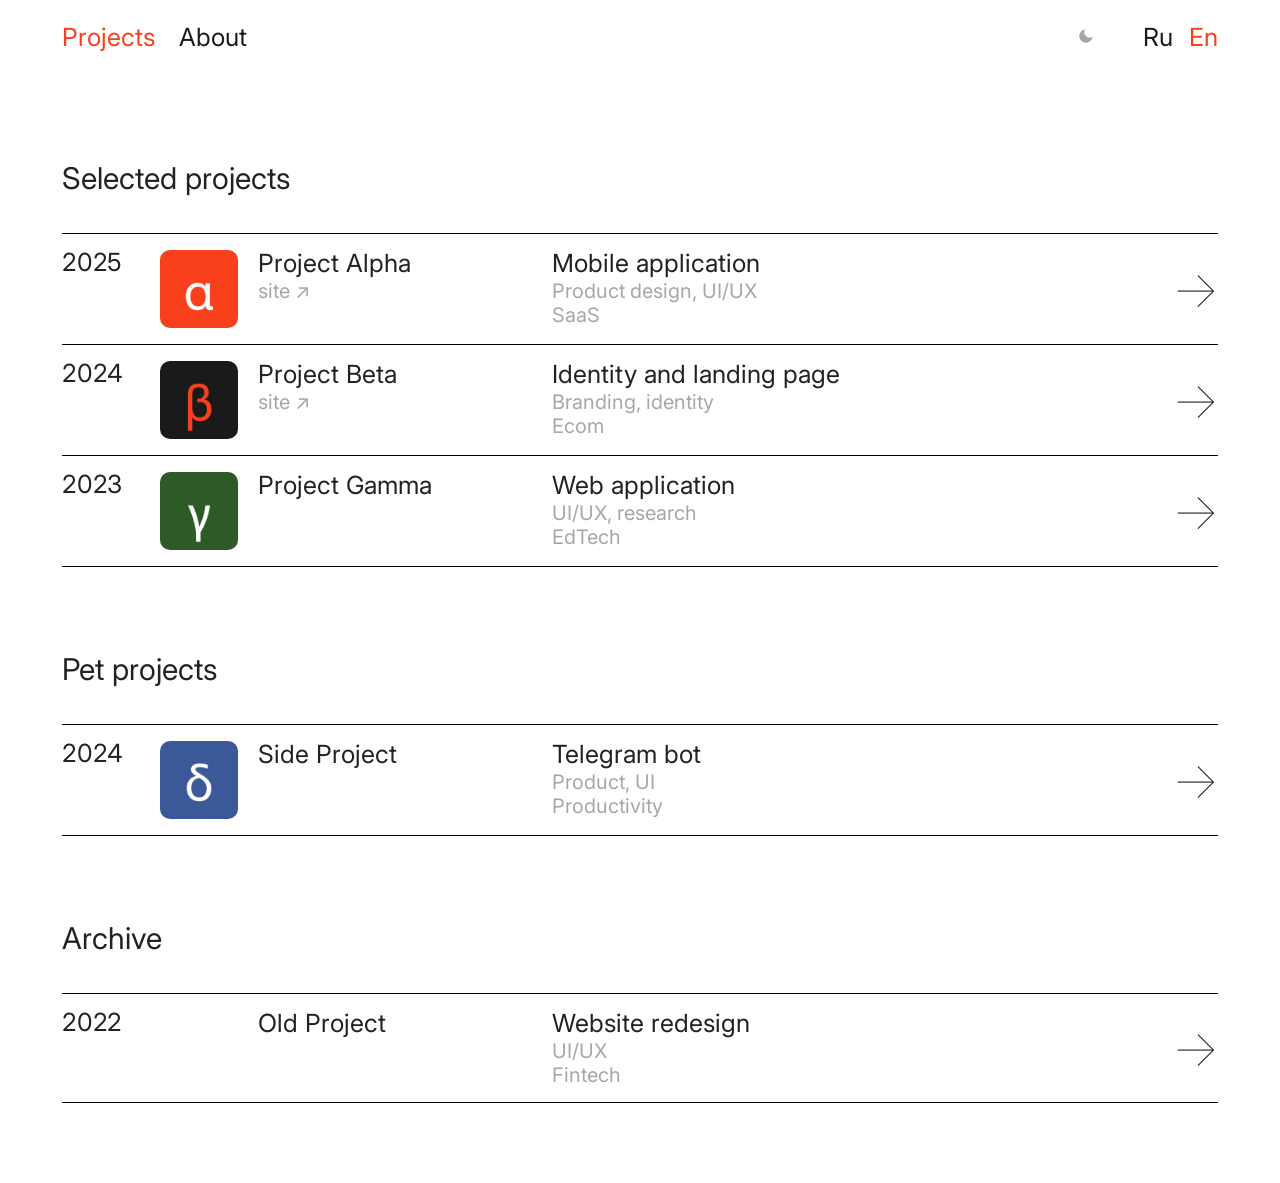
==== commit 71cbbbe4: "sync: CSS parity with portfolio, new placeholder thumbnails - Sync 12 CSS properties with production" ====
--- a/en/index.html
+++ b/en/index.html
@@ -117,7 +117,7 @@
     <div class="project-list">
       <a href="projects/example.html" class="project-item reveal">
         <span class="project-year">2024</span>
-        <img class="project-thumb" src="../assets/img/thumb-beta.png" alt="Side Project">
+        <img class="project-thumb" src="../assets/img/thumb-side.png" alt="Side Project">
         <div class="project-name">
           <span class="project-name-title">Side Project</span>
         </div>
--- a/styles.min.css
+++ b/styles.min.css
@@ -1 +1 @@
-@keyframes skeleton-shimmer{0%{background-position:200%0}to{background-position:-200%0}}:root{--bg:#ffffff;--text:#222222;--text-dim:rgba(34, 34, 34, 0.4);--text-body:rgba(30, 25, 25, 1);--text-faint:rgba(30, 25, 25, 0.25);--accent:#F8401C;--line:#000000;--font-sans:'Inter', -apple-system, BlinkMacSystemFont, 'Segoe UI', system-ui, sans-serif;--font-mono:'DM Mono', 'SF Mono', 'Fira Code', 'Courier New', monospace;--selection-bg:#F8401C;--selection-color:#fff;--nav-height:75px;--side-padding:48px;--content-max:1156px;--line-muted:rgba(0, 0, 0, 0.12);--transition-fast:150ms ease;--transition-base:200ms ease;--content-gutter:0px;--text-col:764px;--radius-sm:10px;--radius-lg:12px;--radius-pill:100px;--section-gap:60px}::selection{background:var(--selection-bg);color:var(--selection-color)}*,::after,::before{box-sizing:border-box;margin:0;padding:0}html{scroll-behavior:smooth;-webkit-font-smoothing:antialiased;-moz-osx-font-smoothing:grayscale}body{font-family:var(--font-sans);font-size:18px;line-height:1.5;color:var(--text);background-color:var(--bg);min-height:100vh;display:flex;flex-direction:column}a,button{color:inherit}a{text-decoration:none}img{display:block;max-width:100%}ol,ul{list-style:none}button{font:inherit;background:0 0;border:0;cursor:pointer}.nav{position:sticky;top:0;background:rgba(255,255,255,.85);backdrop-filter:blur(12px);-webkit-backdrop-filter:blur(12px);z-index:100}.nav::after{content:"";display:block;max-width:var(--content-max);margin:0 auto;height:1px;background:var(--line-muted);opacity:0;transition:opacity .3s}.nav.scrolled::after{opacity:1}.nav-inner,.nav-left{display:flex;align-items:center}.nav-inner{justify-content:space-between;height:var(--nav-height);padding:0 var(--side-padding);max-width:calc(var(--content-max) + var(--side-padding)*2);margin:0 auto}.nav-left{gap:24px}.nav-links{display:flex;gap:24px;font-size:25px;font-weight:400}.nav-lang a,.nav-links a{color:var(--text-body);transition:color var(--transition-fast)}.nav-lang a:focus-visible,.nav-lang a:hover,.nav-links a.active,.nav-links a:focus-visible,.nav-links a:hover,.nav-mobile a.active,.nav-mobile a:focus-visible,.nav-mobile a:hover{color:var(--accent)}.nav-lang{display:flex;gap:16px;font-size:25px;font-weight:400;align-items:center}.nav-lang .active{color:var(--accent)}.nav-burger,.nav-mobile{align-items:center;justify-content:center}.nav-burger{display:none;width:44px;height:44px;border:0;cursor:pointer;padding:0;z-index:200}.nav-burger span{display:block;width:24px;height:2px;background:var(--text);position:relative;transition:background var(--transition-fast)}.nav-burger span::after,.nav-burger span::before{content:"";position:absolute;width:24px;height:2px;background:var(--text);left:0;transition:transform var(--transition-base)}.nav-burger span::before{top:-7px}.nav-burger span::after{top:7px}.nav-burger,.nav-burger.open span{background:0 0}.nav-burger.open span::before{top:0;transform:rotate(45deg)}.nav-burger.open span::after{top:0;transform:rotate(-45deg)}.nav-mobile{display:flex;position:fixed;top:0;right:0;bottom:0;left:0;inset:0;background:var(--bg);z-index:150;flex-direction:column;gap:32px;visibility:hidden;opacity:0;transform:translateY(-8px);transition:opacity var(--transition-base),visibility var(--transition-base),transform var(--transition-base);pointer-events:none}.nav-mobile.open{visibility:visible;opacity:1;transform:translateY(0);pointer-events:auto}.nav-mobile a{font-size:32px;font-weight:400;transition:color var(--transition-fast)}.nav-mobile .nav-mobile-lang{display:flex;gap:16px;margin-top:16px;font-size:24px}.nav-mobile .nav-mobile-lang a{font-size:inherit}.main{max-width:calc(var(--content-max) + var(--side-padding)*2);width:100%;margin:0 auto;padding:80px var(--side-padding) 80px;flex:1}.projects-title{font-family:var(--font-sans);font-size:30px;font-weight:400;line-height:1.5;margin-bottom:32px;color:var(--text)}.projects-title--archive{margin-top:80px}.project-list{display:flex;flex-direction:column;max-width:var(--content-max)}.project-item{display:grid;grid-template-columns:repeat(12,1fr);align-items:start;column-gap:20px;padding:16px 0;border-bottom:1px solid var(--line);text-decoration:none;transition:opacity var(--transition-fast)}.project-year{grid-column:1}.project-thumb{grid-column:2}.project-name{grid-column:3/6}.project-info{grid-column:6/12}.project-arrow{grid-column:12}.project-item:first-child{border-top:1px solid var(--line)}.project-item:hover:not(:has(.project-name-link:hover)) .project-arrow,.project-item:hover:not(:has(.project-name-link:hover)) .project-info-desc,.project-item:hover:not(:has(.project-name-link:hover)) .project-name-title{color:var(--accent)}.project-year{font-family:var(--font-sans);font-size:25px;font-weight:400;color:var(--text);line-height:1;letter-spacing:-.2px}.project-thumb{width:100%;aspect-ratio:1;max-width:78px;border-radius:var(--radius-sm);object-fit:cover;object-position:top center;align-self:center;overflow:hidden}.project-name{font-size:25px;font-weight:400;line-height:1.1}.project-name-title{display:block;line-height:1.1;transition:color var(--transition-fast)}.project-name-link{display:block;font-family:var(--font-sans);font-size:20px;font-weight:400;color:var(--text-dim);margin-top:2px}.project-name-link:focus-visible,.project-name-link:hover{color:var(--accent)}.project-info{font-size:18px;line-height:1.1}.project-info-desc{display:block;color:var(--text);font-family:var(--font-sans);font-size:25px;line-height:1.1;font-feature-settings:"smcp";transition:color var(--transition-fast);white-space:nowrap;overflow:hidden;text-overflow:ellipsis}.project-info-industry,.project-info-tags{display:block;font-family:var(--font-sans);color:var(--text-dim);font-size:20px;margin-top:2px}.project-arrow{font-size:50px;font-weight:100;color:var(--text-dim);transition:color var(--transition-fast);line-height:1;text-align:right;align-self:center}.about-content p,a.project-item .project-arrow{color:var(--text)}.main--about{padding-top:0;padding-bottom:0;display:flex}.about-viewport{width:100%;min-height:calc(100vh - var(--nav-height));padding-bottom:70px;box-sizing:border-box;display:flex;flex-direction:column;justify-content:center}.about-content{max-width:568px}.about-content p{font-family:var(--font-sans);font-size:20px;font-weight:400;line-height:1.4;margin-bottom:14px}.about-content .about-label{color:var(--text-dim);margin-top:24px;margin-bottom:4px}.about-content .about-label:first-child{margin-top:0}.about-content a,.about-links a{color:var(--accent);text-decoration:underline;text-decoration-color:var(--accent);text-underline-offset:3px}.about-content a:hover{text-decoration:none}.about-bottom{position:fixed;bottom:0;left:0;right:0;display:flex;justify-content:space-between;align-items:baseline;gap:40px;max-width:calc(var(--content-max) + var(--side-padding)*2);margin:0 auto;padding:20px var(--side-padding);background:0 0;z-index:50}.about-bottom p,.about-links{font-family:var(--font-sans);font-size:20px;font-weight:400;line-height:1.35}.about-bottom p{color:var(--text);margin-bottom:0}.about-links{display:flex;gap:30px;white-space:nowrap;flex-shrink:0}.about-links a{text-decoration-thickness:1px;text-underline-offset:5px;transition:color var(--transition-fast)}.about-links a:focus-visible,.about-links a:hover{text-decoration:none}.main--case{padding-top:240px;overflow-x:hidden}.case-header{display:flex;align-items:center;gap:20px;max-width:var(--text-col);margin:0 auto;padding-left:var(--content-gutter)}.case-header-thumb{width:56px;height:56px;border-radius:var(--radius-lg);object-fit:cover;flex-shrink:0;overflow:hidden}.case-header .case-h1{max-width:none;margin:0;padding-left:0}.case-h1{font-family:var(--font-sans);font-size:48px;font-weight:700;line-height:1.1;color:var(--text);max-width:var(--text-col);margin:0 auto;padding-left:var(--content-gutter)}.case-h1+.case-description,.case-header+.case-description{text-indent:0;margin-top:16px}.case-h1+.case-tabs,.case-header+.case-tabs{margin-top:110px}.case-meta+.case-tabs{margin-top:24px}.case-h1+.case-body,.case-header+.case-body{margin-top:80px}.case-caption,.case-meta{font-family:var(--font-sans);font-weight:400;color:var(--text-dim)}.case-meta{max-width:var(--text-col);margin:0 auto 8px;padding-left:var(--content-gutter);font-size:18px}.case-caption{font-size:14px;line-height:1.4}.case-stats{display:grid;grid-template-columns:repeat(4,1fr);gap:20px;max-width:var(--text-col);margin:0 auto 70px;padding-left:var(--content-gutter)}.case-stat-label,.case-stat-value{font-family:var(--font-sans);font-size:36px;font-weight:700;line-height:1.2;color:var(--text)}.case-stat-label{font-size:14px;font-weight:400;line-height:1.3;color:var(--text-dim);margin-top:4px}.case-nav{display:flex;justify-content:space-between;max-width:var(--text-col);margin:40px auto 0;padding:0 var(--content-gutter);box-sizing:border-box}.case-nav-link,.case-section a{color:var(--accent);text-decoration:none}.case-nav-link{display:flex;align-items:center;gap:8px;font-family:var(--font-sans);font-size:20px;line-height:25px;transition:opacity var(--transition-base);background:linear-gradient(var(--accent),var(--accent))0 100%/100% 1px no-repeat;padding-bottom:2px}.case-links a:hover,.case-nav-link:hover,.case-section a:hover{background-size:0 1px}.case-nav-dir{font-size:22px}.case-nav-next{margin-left:auto}.case-section{max-width:var(--text-col);margin:var(--section-gap) auto 30px;padding-left:var(--content-gutter);position:relative}.case-section-num{position:absolute;left:-20px;top:0;transform:translateX(-100%);font-family:var(--font-mono);font-size:20px;font-weight:500;line-height:25px;color:var(--text-body);text-align:right;text-transform:uppercase}.case-section-title{color:var(--text-body);margin-bottom:8px}.case-section h3,.case-section p,.case-section ul{font-weight:400;color:var(--text-body);margin:8px 0 0}.case-section ul{padding-left:24px;margin:0}.case-section ul li{list-style:disc}.case-section h3,.case-section-title{font-family:var(--font-mono);font-size:20px;font-weight:500;line-height:25px;letter-spacing:0;text-transform:uppercase}.case-section h3{font-style:normal;margin:25px 0 8px}.case-quote,.case-section strong{font-weight:400;font-style:normal}.case-quote,.case-section p,.case-section ul{font-family:var(--font-sans);font-size:20px;line-height:28px}.case-quote{max-width:var(--text-col);margin:25px auto;padding-left:var(--content-gutter);color:var(--text-dim);font-style:italic}.case-separator{border:0;border-top:1px solid var(--line);width:100%;margin:100px 0}.case-img{width:100%;border-radius:var(--radius-sm);margin:25px 0;display:block}.case-img-full{display:block;width:100%;margin:20px 0}.case-body>.case-img-full,.case-body>.case-img-scroll,.case-body>picture,.case-tab-panel>.case-img-full,.case-tab-panel>.case-img-scroll,.case-tab-panel>picture{display:block;max-width:calc(var(--text-col) - var(--content-gutter));margin:30px auto 30px max(0px,calc(50% - calc(var(--text-col)/2) + var(--content-gutter)))}picture.case-img-full{box-shadow:none;border-radius:0}.case-body>picture img,.case-img-full,.case-tab-panel>picture img{border-radius:var(--radius-sm);box-shadow:0 0 0 1px var(--line-muted)}.case-body>picture .case-img-full,.case-tab-panel>picture .case-img-full{margin:0}.case-body>.case-caption,.case-body>.case-img-row,.case-tab-panel>.case-caption,.case-tab-panel>.case-img-row{max-width:var(--text-col);margin:8px auto 40px;padding-left:var(--content-gutter)}.case-body>.case-img-full+.case-caption,.case-body>.case-img-scroll+.case-caption,.case-body>picture+.case-caption,.case-tab-panel>.case-img-full+.case-caption,.case-tab-panel>.case-img-scroll+.case-caption,.case-tab-panel>picture+.case-caption{margin-top:-20px}.case-body>.case-img-row,.case-tab-panel>.case-img-row{margin:30px auto;box-sizing:border-box}.case-img-full,.case-img-row img{cursor:zoom-in}.case-lightbox{position:fixed;inset:0;background:rgba(0,0,0,.9);z-index:1000;display:flex;align-items:center;justify-content:center;cursor:zoom-out;opacity:0;pointer-events:none;transition:opacity var(--transition-base)}.case-lightbox.open{opacity:1;pointer-events:auto}.case-lightbox img,.case-lightbox video{max-width:95vw;max-height:95vh;object-fit:contain}.case-img-row{display:grid;grid-template-columns:1fr 1fr;gap:20px;margin:20px 0;align-items:stretch}.case-img-row img{width:100%;height:100%;object-fit:cover;border-radius:var(--radius-sm);box-shadow:0 0 0 1px var(--line-muted);display:block}.case-section a{background:linear-gradient(to right,var(--accent) 0%,var(--accent) 100%)0 100%/100% 1px repeat-x;padding-bottom:1px;transition:background-size var(--transition-fast)}.case-description{max-width:var(--text-col);margin:50px auto;padding-left:var(--content-gutter);font-family:var(--font-sans);font-size:25px;font-weight:400;line-height:35px;color:var(--text-body);text-indent:168px}.case-video{position:relative;margin:25px 0;border-radius:var(--radius-sm);overflow:hidden}.case-video img,.case-video video{display:block;width:100%;border:0;outline:0}.case-tab:not(.active):hover{background:rgba(30,25,25,.08)}.case-tabs{display:flex;gap:12px;max-width:var(--text-col);margin:0 auto 20px;padding-left:var(--content-gutter)}.case-tab{height:44px;padding:0 24px;display:inline-flex;align-items:center;justify-content:center;border-radius:var(--radius-pill);font-family:var(--font-sans);font-size:18px;font-weight:400;letter-spacing:-.4px;border:0;cursor:pointer;transition:all var(--transition-base);background:rgba(30,25,25,.04);color:var(--text)}.case-tab.active{background:var(--accent);color:#fff}.case-tab:focus-visible{outline:2px solid var(--text);outline-offset:2px}.case-tab-panel{display:none}.case-font-weights span,.case-tab-panel.active{display:block}.case-slideshow-wrap{position:relative;margin:25px 0}.case-slideshow{position:relative;border-radius:var(--radius-sm);overflow:hidden;background:#f5f5f5;box-shadow:0 0 0 1px var(--line-muted)}.case-slideshow-track{display:flex;align-items:flex-start;transition:transform .4s ease}.case-slideshow-track img,.case-slideshow-track picture{width:100%;flex-shrink:0;display:block}.case-slideshow-track img{height:auto;box-shadow:0 0 0 1px var(--line-muted);border-radius:var(--radius-sm)}.case-slideshow-arrow,.case-slideshow-nav{position:absolute;display:flex;align-items:center}.case-slideshow-arrow{top:50%;transform:translateY(-50%);width:44px;height:44px;border-radius:50%;border:0;background:rgba(200,200,200,.6);color:#fff;font-size:24px;line-height:1;cursor:pointer;justify-content:center;z-index:10;transition:background var(--transition-fast)}.case-slideshow-arrow:hover{background:rgba(170,170,170,.8)}.case-slideshow-arrow[data-prev]{left:-64px}.case-slideshow-arrow[data-next]{right:-64px}.case-slideshow-nav{bottom:12px;left:50%;transform:translateX(-50%);background:rgba(40,40,40,.4);border-radius:var(--radius-sm);min-width:64px;height:32px;padding:0 8px}.case-slideshow-counter{font-family:-apple-system,system-ui,sans-serif;font-size:12px;font-weight:500;color:#fff;text-align:center;min-width:24px;line-height:32px;cursor:default;width:100%}.case-font-showcase{margin:120px 0;padding:80px 0}.case-font-title,.case-font-weights{font-family:var(--font-sans);color:var(--text);margin-bottom:40px}.case-font-title{font-size:100px;font-weight:500;line-height:100px;letter-spacing:-5px}.case-font-weights{font-size:56px;line-height:56px}.case-concept figcaption,.case-font-chars{font-family:var(--font-sans);color:var(--text-dim)}.case-font-chars{font-size:56px;font-weight:500;line-height:56px;word-break:break-all}.case-img-row--3{grid-template-columns:1fr 1fr 1fr}.case-img-bordered .case-img-full,.case-img-bordered img{border:1px solid var(--line-muted);border-radius:var(--radius-sm)}.case-concept{display:flex;flex-direction:column;margin:0}.case-concept picture,.case-concept>img{flex:1;min-height:0;overflow:hidden;border-radius:var(--radius-sm);box-shadow:0 0 0 1px var(--line-muted)}.case-concept picture img{height:100%;width:100%;object-fit:cover}.case-concept figcaption{flex-shrink:0;font-size:14px;font-weight:400;line-height:1.4;margin-top:8px}picture.case-img-phone{display:block;max-width:282px;margin:30px 0 8px max(0px,calc(50% - calc(var(--text-col)/2) + var(--content-gutter)))}picture.case-img-phone img{width:100%;height:auto;display:block;border-radius:var(--radius-sm);margin:0}.case-section:has(+.case-links){margin-bottom:0}.case-links{max-width:var(--text-col);margin:8px auto 50px;padding-left:var(--content-gutter)}.case-links a{font-family:var(--font-sans);font-size:20px;line-height:25px;color:var(--accent);text-decoration:none;background:linear-gradient(to right,var(--accent) 0%,var(--accent) 100%)0 100%/100% 1px repeat-x;padding-bottom:1px;margin-right:20px;transition:background-size var(--transition-fast)}.reveal{opacity:0;transform:translateY(16px);transition:opacity .5s ease,transform .5s ease}.reveal.visible{opacity:1;transform:translateY(0)}.theme-toggle{background:0 0;border:0;cursor:pointer;padding:0;margin-right:32px;font-size:20px;line-height:1;color:var(--text);opacity:.4;transition:opacity var(--transition-fast)}.theme-toggle:hover{opacity:1}.theme-toggle .icon-sun{display:none}.theme-toggle .icon-moon,html.dark .theme-toggle .icon-sun{display:block}html.dark .theme-toggle .icon-moon{display:none}@media (prefers-color-scheme:dark){:root:not(.light){--bg:#1a1a1a;--text:#e0e0e0;--text-body:#e0e0e0;--text-dim:#888888;--text-faint:rgba(255, 255, 255, 0.15);--line:rgba(255, 255, 255, 0.1);--line-muted:rgba(255, 255, 255, 0.08);--selection-bg:#F8401C;--selection-color:#fff}:root:not(.light) .theme-toggle .icon-sun{display:block}:root:not(.light) .theme-toggle .icon-moon{display:none}:root:not(.light) .about-bottom,:root:not(.light) .nav{background:rgba(26,26,26,.85)}:root:not(.light) .nav::after{background:rgba(255,255,255,.08)}:root:not(.light) .project-thumb{box-shadow:0 0 0 1px rgba(255,255,255,.08)}:root:not(.light) .case-body>picture img,:root:not(.light) .case-img-full,:root:not(.light) .case-img-row img,:root:not(.light) .case-tab-panel>picture img{box-shadow:0 0 0 1px rgba(255,255,255,.1);filter:brightness(.92)}:root:not(.light) .case-lightbox{background:rgba(0,0,0,.95)}:root:not(.light) .case-tab{background:rgba(255,255,255,.06)}:root:not(.light) .case-tab.active{background:var(--accent);color:#fff}:root:not(.light) .case-tab:not(.active):hover{background:rgba(255,255,255,.1)}:root:not(.light) .case-img-scroll{border-color:rgba(255,255,255,.08)}:root:not(.light) .mac-mockup{background:#111;box-shadow:0 0 0 1px rgba(255,255,255,.06)}:root:not(.light) .mac-mockup-titlebar{background:#222}:root:not(.light) .mac-mockup-url{color:rgba(255,255,255,.3)}:root:not(.light) .mac-mockup-viewport::-webkit-scrollbar-thumb{background:rgba(255,255,255,.2)}:root:not(.light) .case-img-full:not([data-loaded]),:root:not(.light) .case-img-row img:not([data-loaded]),:root:not(.light) .case-video video:not([data-loaded]),:root:not(.light) picture img:not([data-loaded]){background:linear-gradient(90deg,#222 25%,#2a2a2a 50%,#222 75%);background-size:200% 100%}}html.dark{--bg:#1a1a1a;--text:#e0e0e0;--text-body:#e0e0e0;--text-dim:#888888;--text-faint:rgba(255, 255, 255, 0.15);--line:rgba(255, 255, 255, 0.1);--line-muted:rgba(255, 255, 255, 0.08);--selection-bg:#F8401C;--selection-color:#fff}html.dark .about-bottom,html.dark .nav{background:rgba(26,26,26,.85)}html.dark .nav::after{background:rgba(255,255,255,.08)}html.dark .project-thumb{box-shadow:0 0 0 1px rgba(255,255,255,.08)}html.dark .case-body>picture img,html.dark .case-img-full,html.dark .case-img-row img,html.dark .case-tab-panel>picture img{box-shadow:0 0 0 1px rgba(255,255,255,.1);filter:brightness(.92)}html.dark .case-lightbox{background:rgba(0,0,0,.95)}html.dark .case-tab{background:rgba(255,255,255,.06)}html.dark .case-tab.active{background:var(--accent);color:#fff}html.dark .case-tab:not(.active):hover{background:rgba(255,255,255,.1)}html.dark .case-img-scroll{border-color:rgba(255,255,255,.08)}html.dark .mac-mockup{background:#111;box-shadow:0 0 0 1px rgba(255,255,255,.06)}html.dark .mac-mockup-titlebar{background:#222}html.dark .mac-mockup-url{color:rgba(255,255,255,.3)}html.dark .mac-mockup-viewport::-webkit-scrollbar-thumb{background:rgba(255,255,255,.2)}html.dark .case-img-full:not([data-loaded]),html.dark .case-img-row img:not([data-loaded]),html.dark .case-video video:not([data-loaded]),html.dark picture img:not([data-loaded]){background:linear-gradient(90deg,#222 25%,#2a2a2a 50%,#222 75%);background-size:200% 100%}@media (max-width:900px){:root{--side-padding:24px}.projects-title{font-size:32px;margin-bottom:32px}.project-item{grid-template-columns:70px 60px 1fr auto;gap:16px;padding:16px 0}.project-thumb{width:60px;height:60px}.project-info{display:none}.project-name{grid-column:3;font-size:22px}.project-arrow{grid-column:4;font-size:36px}.year-range{display:none}.case-description{text-indent:0}.about-bottom{position:static;width:100%;flex-direction:column;align-items:flex-start;gap:12px;margin-top:32px;padding:0;background:0 0}.about-bottom p{font-size:18px;line-height:1.35}.about-links{gap:20px;flex-wrap:wrap}}@media (max-width:480px){.nav-lang,.nav-links{font-size:20px;gap:14px}.nav-lang{gap:10px}.project-item{grid-template-columns:1fr auto;gap:12px}.project-name{grid-column:1}.project-arrow{grid-column:2}.project-thumb,.project-year{display:none}.main--about{padding-top:32px;padding-bottom:48px;align-items:flex-start}.about-viewport{min-height:auto;padding-bottom:0;justify-content:flex-start}.about-links{gap:14px}.about-content p,.case-section p,.case-section ul{font-size:18px}.case-header{padding-left:0;gap:14px}.case-header-thumb{width:44px;height:44px;border-radius:var(--radius-sm)}.case-meta{font-size:16px}.case-body>.case-img-full,.case-body>.case-img-scroll,.case-body>.case-video,.case-body>picture,.case-tab-panel>.case-img-full,.case-tab-panel>.case-img-scroll,.case-tab-panel>.case-video,.case-tab-panel>picture{margin-left:0;max-width:none}.case-body>.case-caption,.case-body>.case-img-row,.case-meta,.case-tab-panel>.case-caption,.case-tab-panel>.case-img-row{padding-left:0}.case-nav{padding:0}.case-h1{font-size:32px;padding-left:0}.case-stats{grid-template-columns:repeat(2,1fr)}.case-section,.case-stats{padding-left:0}.case-section-num{position:static;display:inline;transform:none;margin-right:8px}.case-section-title{display:inline}.case-quote{padding-left:0}.case-description{padding-left:0;font-size:20px;line-height:28px;text-indent:0}.case-img-row{grid-template-columns:1fr}.main--case{padding-top:140px}}.mac-mockup{max-width:calc(var(--text-col) - var(--content-gutter));margin:30px auto 30px max(0px,calc(50% - calc(var(--text-col)/2) + var(--content-gutter)));background:#f5f5f5;border-radius:var(--radius-lg);overflow:hidden;box-shadow:0 0 0 1px var(--line-muted)}.mac-mockup-titlebar{display:flex;align-items:center;height:40px;padding:0 16px;background:#e8e8e8;gap:8px}.mac-mockup-dots{display:flex;gap:6px}.mac-mockup-dot{width:10px;height:10px;border-radius:50%}.mac-mockup-dot--close{background:#ff5f57}.mac-mockup-dot--minimize{background:#febc2e}.mac-mockup-dot--maximize{background:#28c840}.mac-mockup-url{flex:1;text-align:center;font-size:12px;color:rgba(0,0,0,.4);font-family:var(--font-sans)}.mac-mockup-viewport{height:420px;overflow-y:auto;overflow-x:hidden;-webkit-overflow-scrolling:touch}.mac-mockup-viewport::-webkit-scrollbar{width:6px}.mac-mockup-viewport::-webkit-scrollbar-thumb{background:rgba(0,0,0,.15);border-radius:3px}.mac-mockup-viewport img{display:block;width:100%}@media (max-width:480px){.mac-mockup{margin-left:0;max-width:none}.mac-mockup-viewport{height:300px}}.reading-progress{position:fixed;top:0;left:0;width:0%;height:1px;background:var(--accent);z-index:101;pointer-events:none;will-change:width}.print-qr{display:none}@media print{#ds-overlay,#terminal,.case-lightbox,.nav,.nav-mobile,.reading-progress,[style*="position:fixed"]{display:none!important}body{overflow:visible!important;height:auto!important;font-size:12pt;color:#000;background:#fff}.main--about{padding:0}.about-viewport{min-height:auto;padding:0}.about-content{max-width:100%}.about-content p{font-size:11pt;line-height:1.5;color:#000}.about-label{font-weight:700;color:#333;margin-top:16pt;text-transform:uppercase;font-size:9pt;letter-spacing:.5pt}.about-bottom{position:static;background:0 0;backdrop-filter:none;-webkit-backdrop-filter:none;padding:16pt 0 0;border-top:.5pt solid #ccc;margin-top:16pt}.about-bottom p{font-size:10pt;color:#333}.about-links a{color:#000;text-decoration:none}.about-links a::after{content:" ("attr(href)")";font-size:8pt;color:#666}.print-qr{display:block!important;text-align:right;margin-top:24pt}.print-qr img{width:80pt;height:80pt}.print-qr span{display:block;font-size:8pt;color:#666;margin-top:4pt}@page{margin:20mm;size:A4}}@media (prefers-reduced-motion:reduce){*,::after,::before{animation-duration:.01ms!important;animation-iteration-count:1!important;transition-duration:.01ms!important;scroll-behavior:auto!important}.reveal{opacity:1;transform:none}}.case-img-full:not([data-loaded]),.case-img-row img:not([data-loaded]),.case-video video:not([data-loaded]),picture img:not([data-loaded]){background:linear-gradient(90deg,#f0f0f0 25%,#e0e0e0 50%,#f0f0f0 75%);background-size:200% 100%;animation:skeleton-shimmer 1.5s ease-in-out infinite}.lb-close{position:fixed;top:20px;right:20px;z-index:1001;background:0 0;border:0;color:#fff;font-size:32px;cursor:pointer;width:44px;height:44px;display:flex;align-items:center;justify-content:center;opacity:.7;transition:opacity .2s}.lb-close:focus-visible,.lb-close:hover{opacity:1;outline:2px solid #fff;outline-offset:2px;border-radius:50%}[role=link]:focus-visible,a:focus-visible,button:focus-visible{outline:2px solid var(--accent);outline-offset:2px;border-radius:2px}.project-item:focus-visible{outline:2px solid var(--accent);outline-offset:-2px}.nav-lang a:focus-visible,.nav-links a:focus-visible{outline:2px solid var(--accent);outline-offset:4px}+@keyframes skeleton-shimmer{0%{background-position:200%0}to{background-position:-200%0}}:root{--bg:#ffffff;--text:#222222;--text-dim:rgba(34, 34, 34, 0.4);--text-body:rgba(30, 25, 25, 1);--text-faint:rgba(30, 25, 25, 0.25);--accent:#F8401C;--line:#000000;--font-sans:'Inter', -apple-system, BlinkMacSystemFont, 'Segoe UI', system-ui, sans-serif;--font-mono:'DM Mono', 'SF Mono', 'Fira Code', 'Courier New', monospace;--selection-bg:#F8401C;--selection-color:#fff;--nav-height:75px;--side-padding:48px;--content-max:1156px;--line-muted:rgba(0, 0, 0, 0.12);--transition-fast:150ms ease;--transition-base:200ms ease;--content-gutter:0px;--text-col:764px;--radius-sm:10px;--radius-lg:12px;--radius-pill:100px;--section-gap:60px}::selection{background:var(--selection-bg);color:var(--selection-color)}*,::after,::before{box-sizing:border-box;margin:0;padding:0}html{scroll-behavior:smooth;-webkit-font-smoothing:antialiased;-moz-osx-font-smoothing:grayscale}body{font-family:var(--font-sans);font-size:18px;line-height:1.5;color:var(--text);background-color:var(--bg);min-height:100vh;display:flex;flex-direction:column}a,button{color:inherit}a{text-decoration:none}img{display:block;max-width:100%}ol,ul{list-style:none}button{font:inherit;background:0 0;border:0;cursor:pointer}.nav{position:sticky;top:0;background:rgba(255,255,255,.85);backdrop-filter:blur(12px);-webkit-backdrop-filter:blur(12px);z-index:100}.nav::after{content:"";display:block;max-width:var(--content-max);margin:0 auto;height:1px;background:var(--line-muted);opacity:0;transition:opacity .3s}.nav.scrolled::after{opacity:1}.nav-inner,.nav-left{display:flex;align-items:center}.nav-inner{justify-content:space-between;height:var(--nav-height);padding:0 var(--side-padding);max-width:calc(var(--content-max) + var(--side-padding)*2);margin:0 auto}.nav-left{gap:24px}.nav-links{display:flex;gap:24px;font-size:25px;font-weight:400}.nav-lang a,.nav-links a{color:var(--text-body);transition:color var(--transition-fast)}.nav-lang a:focus-visible,.nav-lang a:hover,.nav-links a.active,.nav-links a:focus-visible,.nav-links a:hover,.nav-mobile a.active,.nav-mobile a:focus-visible,.nav-mobile a:hover{color:var(--accent)}.nav-lang{display:flex;gap:16px;font-size:25px;font-weight:400;align-items:center}.nav-lang .active{color:var(--accent)}.nav-burger,.nav-mobile{align-items:center;justify-content:center}.nav-burger{display:none;width:44px;height:44px;border:0;cursor:pointer;padding:0;z-index:200}.nav-burger span{display:block;width:24px;height:2px;background:var(--text);position:relative;transition:background var(--transition-fast)}.nav-burger span::after,.nav-burger span::before{content:"";position:absolute;width:24px;height:2px;background:var(--text);left:0;transition:transform var(--transition-base)}.nav-burger span::before{top:-7px}.nav-burger span::after{top:7px}.nav-burger,.nav-burger.open span{background:0 0}.nav-burger.open span::before{top:0;transform:rotate(45deg)}.nav-burger.open span::after{top:0;transform:rotate(-45deg)}.nav-mobile{display:flex;position:fixed;top:0;right:0;bottom:0;left:0;inset:0;background:var(--bg);z-index:150;flex-direction:column;gap:32px;visibility:hidden;opacity:0;transform:translateY(-8px);transition:opacity var(--transition-base),visibility var(--transition-base),transform var(--transition-base);pointer-events:none}.nav-mobile.open{visibility:visible;opacity:1;transform:translateY(0);pointer-events:auto}.nav-mobile a{font-size:32px;font-weight:400;transition:color var(--transition-fast)}.nav-mobile .nav-mobile-lang{display:flex;gap:16px;margin-top:16px;font-size:24px}.nav-mobile .nav-mobile-lang a{font-size:inherit}.main{max-width:calc(var(--content-max) + var(--side-padding)*2);width:100%;margin:0 auto;padding:80px var(--side-padding) 80px;flex:1}.projects-title{font-family:var(--font-sans);font-size:30px;font-weight:400;line-height:1.5;margin-bottom:32px;color:var(--text)}.projects-title--archive{margin-top:80px}.project-list{display:flex;flex-direction:column;max-width:var(--content-max)}.project-item{display:grid;grid-template-columns:repeat(12,1fr);align-items:start;column-gap:20px;padding:16px 0;border-bottom:1px solid var(--line);text-decoration:none;transition:opacity var(--transition-fast)}.project-year{grid-column:1}.project-thumb{grid-column:2}.project-name{grid-column:3/6}.project-info{grid-column:6/12}.project-arrow{grid-column:12}.project-item:first-child{border-top:1px solid var(--line)}.project-item:hover:not(:has(.project-name-link:hover)) .project-arrow,.project-item:hover:not(:has(.project-name-link:hover)) .project-info-desc,.project-item:hover:not(:has(.project-name-link:hover)) .project-name-title{color:var(--accent)}.project-year{font-family:var(--font-sans);font-size:25px;font-weight:400;color:var(--text);line-height:1;letter-spacing:-.2px}.project-thumb{width:100%;aspect-ratio:1;max-width:78px;border-radius:var(--radius-sm);object-fit:cover;object-position:top center;align-self:center;overflow:hidden}.project-name{font-size:25px;font-weight:400;line-height:1.1}.project-name-title{display:block;line-height:1.1;transition:color var(--transition-fast)}.project-name-link{display:block;font-family:var(--font-sans);font-size:20px;font-weight:400;color:var(--text-dim);margin-top:2px}.project-name-link:focus-visible,.project-name-link:hover{color:var(--accent)}.project-info{font-size:18px;line-height:1.1}.project-info-desc{display:block;color:var(--text);font-family:var(--font-sans);font-size:25px;line-height:1.1;font-feature-settings:"smcp";transition:color var(--transition-fast);white-space:nowrap;overflow:hidden;text-overflow:ellipsis}.project-info-industry,.project-info-tags{display:block;font-family:var(--font-sans);color:var(--text-dim);font-size:20px;margin-top:2px}.project-arrow{font-size:50px;font-weight:100;color:var(--text-dim);transition:color var(--transition-fast);line-height:1;text-align:right;align-self:center}.about-content p,a.project-item .project-arrow{color:var(--text)}.main--about{padding-top:0;padding-bottom:0;display:flex}.about-viewport{width:100%;min-height:calc(100vh - var(--nav-height));padding-bottom:70px;box-sizing:border-box;display:flex;flex-direction:column;justify-content:center}.about-content{max-width:568px}.about-content p{font-family:var(--font-sans);font-size:20px;font-weight:400;line-height:1.4;margin-bottom:14px}.about-content .about-label{color:var(--text-dim);margin-top:24px;margin-bottom:4px}.about-content .about-label:first-child{margin-top:0}.about-content a,.about-links a{color:var(--accent);text-decoration:underline;text-decoration-color:var(--accent);text-underline-offset:3px}.about-content a:hover{text-decoration:none}.about-bottom{position:fixed;bottom:0;left:0;right:0;display:flex;justify-content:space-between;align-items:baseline;gap:40px;max-width:calc(var(--content-max) + var(--side-padding)*2);margin:0 auto;padding:20px var(--side-padding);background:0 0;z-index:50}.about-bottom p,.about-links{font-family:var(--font-sans);font-size:20px;font-weight:400;line-height:1.35}.about-bottom p{color:var(--text);margin-bottom:0}.about-links{display:flex;gap:30px;white-space:nowrap;flex-shrink:0}.about-links a{text-decoration-thickness:1px;text-underline-offset:5px;transition:color var(--transition-fast)}.about-links a:focus-visible,.about-links a:hover{text-decoration:none}.main--case{padding-top:240px;overflow-x:hidden}.case-header{display:flex;align-items:center;gap:20px;max-width:var(--text-col);margin:0 auto;padding-left:var(--content-gutter)}.case-header-thumb{width:56px;height:56px;border-radius:var(--radius-lg);object-fit:cover;flex-shrink:0;overflow:hidden}.case-header .case-h1{max-width:none;margin:0;padding-left:0}.case-h1{font-family:var(--font-sans);font-size:48px;font-weight:700;line-height:1.1;color:var(--text);max-width:var(--text-col);margin:0 auto;padding-left:var(--content-gutter)}.case-h1+.case-description,.case-header+.case-description{text-indent:0;margin-top:16px}.case-h1+.case-tabs,.case-header+.case-tabs{margin-top:110px}.case-meta+.case-tabs{margin-top:24px}.case-h1+.case-body,.case-header+.case-body{margin-top:80px}.case-caption,.case-meta{font-family:var(--font-sans);font-weight:400;color:var(--text-dim)}.case-meta{max-width:var(--text-col);margin:0 auto 8px;padding-left:var(--content-gutter);font-size:18px}.case-caption{font-size:14px;line-height:1.4}.case-stats{display:grid;grid-template-columns:repeat(4,1fr);gap:20px;max-width:var(--text-col);margin:0 auto 70px;padding-left:var(--content-gutter)}.case-stat-label,.case-stat-value{font-family:var(--font-sans);font-size:36px;font-weight:700;line-height:1.2;color:var(--text)}.case-stat-label{font-size:14px;font-weight:400;line-height:1.3;color:var(--text-dim);margin-top:4px}.case-nav{display:flex;justify-content:space-between;max-width:var(--text-col);margin:40px auto 0;padding:0 var(--content-gutter);box-sizing:border-box}.case-nav-link,.case-section a{color:var(--accent);text-decoration:none}.case-nav-link{display:flex;align-items:center;gap:8px;font-family:var(--font-sans);font-size:20px;line-height:25px;transition:opacity var(--transition-base);background:linear-gradient(var(--accent),var(--accent))0 100%/100% 1px no-repeat;padding-bottom:2px}.case-links a:hover,.case-nav-link:hover,.case-section a:hover{background-size:0 1px}.case-nav-dir{font-size:22px}.case-nav-next{margin-left:auto}.case-section{max-width:var(--text-col);margin:var(--section-gap) auto 30px;padding-left:var(--content-gutter);position:relative}.case-section-num{position:absolute;left:-20px;top:0;transform:translateX(-100%);font-family:var(--font-mono);font-size:20px;font-weight:500;line-height:25px;color:var(--text-body);text-align:right;text-transform:uppercase}.case-section-title{color:var(--text-body);margin-bottom:8px}.case-section h3,.case-section p,.case-section ul{font-weight:400;color:var(--text-body);margin:8px 0 0}.case-section ul{padding-left:24px;margin:0}.case-section ul li{list-style:disc}.case-section h3,.case-section-title{font-family:var(--font-mono);font-size:20px;font-weight:500;line-height:25px;letter-spacing:0;text-transform:uppercase}.case-section h3{font-style:normal;margin:25px 0 8px}.case-quote,.case-section strong{font-weight:400;font-style:normal}.case-quote,.case-section p,.case-section ul{font-family:var(--font-sans);font-size:20px;line-height:28px}.case-quote{max-width:var(--text-col);margin:25px auto;padding-left:var(--content-gutter);color:var(--text-dim);font-style:italic}.case-separator{border:0;border-top:1px solid var(--line);width:100%;margin:100px 0}.case-img{width:100%;border-radius:var(--radius-sm);margin:25px 0;display:block}.case-img-full{display:block;width:100%;margin:20px 0}.case-body>.case-img-full,.case-body>.case-img-scroll,.case-body>picture,.case-tab-panel>.case-img-full,.case-tab-panel>.case-img-scroll,.case-tab-panel>picture{display:block;max-width:calc(var(--text-col) - var(--content-gutter));margin:30px auto 30px max(0px,calc(50% - calc(var(--text-col)/2) + var(--content-gutter)))}picture.case-img-full{box-shadow:none;border-radius:0}.case-body>picture img,.case-img-full,.case-tab-panel>picture img{border-radius:var(--radius-sm);box-shadow:0 0 0 1px var(--line-muted)}.case-body>picture .case-img-full,.case-tab-panel>picture .case-img-full{margin:0}.case-body>.case-caption,.case-tab-panel>.case-caption{max-width:var(--text-col);margin:8px auto 40px;padding-left:var(--content-gutter)}.case-body>.case-img-full+.case-caption,.case-body>.case-img-scroll+.case-caption,.case-body>.case-slideshow-wrap+.case-caption,.case-body>.mac-mockup+.case-caption,.case-body>picture+.case-caption,.case-tab-panel>.case-img-full+.case-caption,.case-tab-panel>.case-img-scroll+.case-caption,.case-tab-panel>.case-slideshow-wrap+.case-caption,.case-tab-panel>.mac-mockup+.case-caption,.case-tab-panel>picture+.case-caption{margin-top:-20px}.case-body>.case-img-row,.case-body>.case-slideshow-wrap,.case-tab-panel>.case-img-row,.case-tab-panel>.case-slideshow-wrap{max-width:var(--text-col);margin:30px auto;padding-left:var(--content-gutter)}.case-body>.case-img-row,.case-tab-panel>.case-img-row{box-sizing:border-box}.case-img-full,.case-img-row img{cursor:zoom-in}.case-lightbox{position:fixed;inset:0;background:rgba(0,0,0,.9);z-index:1000;display:flex;align-items:center;justify-content:center;cursor:zoom-out;opacity:0;pointer-events:none;transition:opacity var(--transition-base)}.case-lightbox.open{opacity:1;pointer-events:auto}.case-lightbox img,.case-lightbox video{max-width:95vw;max-height:95vh;object-fit:contain}.case-img-row{display:grid;grid-template-columns:1fr 1fr;gap:20px;margin:20px 0;align-items:stretch}.case-img-row img{width:100%;height:100%;object-fit:cover;border-radius:var(--radius-sm);box-shadow:0 0 0 1px var(--line-muted);display:block}.case-section a{background:linear-gradient(to right,var(--accent) 0%,var(--accent) 100%)0 100%/100% 1px repeat-x;padding-bottom:1px;transition:background-size var(--transition-fast)}.case-description{max-width:var(--text-col);margin:50px auto;padding-left:var(--content-gutter);font-family:var(--font-sans);font-size:25px;font-weight:400;line-height:35px;color:var(--text-body);text-indent:168px}.case-video{position:relative;margin:25px 0;border-radius:var(--radius-sm);overflow:hidden}.case-video img,.case-video video{display:block;width:100%;border:0;outline:0}.case-tab:not(.active):hover{background:rgba(30,25,25,.08)}.case-tabs{display:flex;gap:12px;max-width:var(--text-col);margin:0 auto 20px;padding-left:var(--content-gutter)}.case-tab{height:44px;padding:0 24px;display:inline-flex;align-items:center;justify-content:center;border-radius:var(--radius-pill);font-family:var(--font-sans);font-size:18px;font-weight:400;letter-spacing:-.4px;border:0;cursor:pointer;transition:all var(--transition-base);background:rgba(30,25,25,.04);color:var(--text)}.case-tab.active{background:var(--accent);color:#fff}.case-tab:focus-visible{outline:2px solid var(--text);outline-offset:2px}.case-tab-panel{display:none}.case-font-weights span,.case-tab-panel.active{display:block}.case-slideshow-wrap{position:relative;margin:25px 0}.case-slideshow{position:relative;border-radius:var(--radius-sm);overflow:hidden;background:#f5f5f5;box-shadow:0 0 0 1px var(--line-muted)}.case-slideshow-track{display:flex;align-items:flex-start;transition:transform .4s ease}.case-slideshow-track img,.case-slideshow-track picture{width:100%;flex-shrink:0;display:block}.case-slideshow-track img{height:auto;box-shadow:0 0 0 1px var(--line-muted);border-radius:var(--radius-sm)}.case-slideshow-arrow,.case-slideshow-nav{position:absolute;display:flex;align-items:center}.case-slideshow-arrow{top:50%;transform:translateY(-50%);width:44px;height:44px;border-radius:50%;border:0;background:rgba(200,200,200,.6);color:#fff;font-size:24px;line-height:1;cursor:pointer;justify-content:center;z-index:10;transition:background var(--transition-fast)}.case-slideshow-arrow:hover{background:rgba(170,170,170,.8)}.case-slideshow-arrow[data-prev]{left:-64px}.case-slideshow-arrow[data-next]{right:-64px}.case-slideshow-nav{bottom:12px;left:50%;transform:translateX(-50%);background:rgba(40,40,40,.4);border-radius:var(--radius-sm);min-width:64px;height:32px;padding:0 8px}.case-slideshow-counter{font-family:-apple-system,system-ui,sans-serif;font-size:12px;font-weight:500;color:#fff;text-align:center;min-width:24px;line-height:32px;cursor:default;width:100%}.case-font-showcase{margin:120px 0;padding:80px 0}.case-font-title,.case-font-weights{font-family:var(--font-sans);color:var(--text);margin-bottom:40px}.case-font-title{font-size:100px;font-weight:500;line-height:100px;letter-spacing:-5px}.case-font-weights{font-size:56px;line-height:56px}.case-concept figcaption,.case-font-chars{font-family:var(--font-sans);color:var(--text-dim)}.case-font-chars{font-size:56px;font-weight:500;line-height:56px;word-break:break-all}.case-img-row--3{grid-template-columns:1fr 1fr 1fr}.case-img-bordered .case-img-full,.case-img-bordered img{border:1px solid var(--line-muted);border-radius:var(--radius-sm)}.case-concept{display:flex;flex-direction:column;margin:0}.case-concept picture,.case-concept>img{flex:1;min-height:0;overflow:hidden;border-radius:var(--radius-sm);box-shadow:0 0 0 1px var(--line-muted)}.case-concept picture img{height:100%;width:100%;object-fit:cover}.case-concept figcaption{flex-shrink:0;font-size:14px;font-weight:400;line-height:1.4;margin-top:8px}picture.case-img-phone{display:block;max-width:282px;margin:30px 0 8px max(0px,calc(50% - calc(var(--text-col)/2) + var(--content-gutter)))}picture.case-img-phone img{width:100%;height:auto;display:block;border-radius:var(--radius-sm);margin:0}.case-section:has(+.case-links){margin-bottom:0}.case-links{max-width:var(--text-col);margin:8px auto 50px;padding-left:var(--content-gutter)}.case-links a{font-family:var(--font-sans);font-size:20px;line-height:25px;color:var(--accent);text-decoration:none;background:linear-gradient(to right,var(--accent) 0%,var(--accent) 100%)0 100%/100% 1px repeat-x;padding-bottom:1px;margin-right:20px;transition:background-size var(--transition-fast)}.reveal{opacity:0;transform:translateY(16px);transition:opacity .5s ease,transform .5s ease}.reveal.visible{opacity:1;transform:translateY(0)}.theme-toggle{background:0 0;border:0;cursor:pointer;padding:0;margin-right:32px;font-size:20px;line-height:1;color:var(--text);opacity:.4;transition:opacity var(--transition-fast)}.theme-toggle:hover{opacity:1}.theme-toggle .icon-sun{display:none}.theme-toggle .icon-moon,html.dark .theme-toggle .icon-sun{display:block}html.dark .theme-toggle .icon-moon{display:none}@media (prefers-color-scheme:dark){:root:not(.light){--bg:#1a1a1a;--text:#e0e0e0;--text-body:#e0e0e0;--text-dim:#888888;--text-faint:rgba(255, 255, 255, 0.15);--line:rgba(255, 255, 255, 0.1);--line-muted:rgba(255, 255, 255, 0.08);--selection-bg:#F8401C;--selection-color:#fff}:root:not(.light) .theme-toggle .icon-sun{display:block}:root:not(.light) .theme-toggle .icon-moon{display:none}:root:not(.light) .about-bottom,:root:not(.light) .nav{background:rgba(26,26,26,.85)}:root:not(.light) .nav::after{background:rgba(255,255,255,.08)}:root:not(.light) .project-thumb{box-shadow:0 0 0 1px rgba(255,255,255,.08)}:root:not(.light) .case-body>picture img,:root:not(.light) .case-img-full,:root:not(.light) .case-img-row img,:root:not(.light) .case-tab-panel>picture img{box-shadow:0 0 0 1px rgba(255,255,255,.1);filter:brightness(.92)}:root:not(.light) .case-lightbox{background:rgba(0,0,0,.95)}:root:not(.light) .case-tab{background:rgba(255,255,255,.06)}:root:not(.light) .case-tab.active{background:var(--accent);color:#fff}:root:not(.light) .case-tab:not(.active):hover{background:rgba(255,255,255,.1)}:root:not(.light) .case-img-scroll{border-color:rgba(255,255,255,.08)}:root:not(.light) .mac-mockup{background:#111;box-shadow:0 0 0 1px rgba(255,255,255,.06)}:root:not(.light) .mac-mockup-titlebar{background:#222}:root:not(.light) .mac-mockup-url{color:rgba(255,255,255,.3)}:root:not(.light) .mac-mockup-viewport::-webkit-scrollbar-thumb{background:rgba(255,255,255,.2)}:root:not(.light) .case-img-full:not([data-loaded]),:root:not(.light) .case-img-row img:not([data-loaded]),:root:not(.light) .case-video video:not([data-loaded]),:root:not(.light) picture img:not([data-loaded]){background:linear-gradient(90deg,#222 25%,#2a2a2a 50%,#222 75%);background-size:200% 100%}}html.dark{--bg:#1a1a1a;--text:#e0e0e0;--text-body:#e0e0e0;--text-dim:#888888;--text-faint:rgba(255, 255, 255, 0.15);--line:rgba(255, 255, 255, 0.1);--line-muted:rgba(255, 255, 255, 0.08);--selection-bg:#F8401C;--selection-color:#fff}html.dark .about-bottom,html.dark .nav{background:rgba(26,26,26,.85)}html.dark .nav::after{background:rgba(255,255,255,.08)}html.dark .project-thumb{box-shadow:0 0 0 1px rgba(255,255,255,.08)}html.dark .case-body>picture img,html.dark .case-img-full,html.dark .case-img-row img,html.dark .case-tab-panel>picture img{box-shadow:0 0 0 1px rgba(255,255,255,.1);filter:brightness(.92)}html.dark .case-lightbox{background:rgba(0,0,0,.95)}html.dark .case-tab{background:rgba(255,255,255,.06)}html.dark .case-tab.active{background:var(--accent);color:#fff}html.dark .case-tab:not(.active):hover{background:rgba(255,255,255,.1)}html.dark .case-img-scroll{border-color:rgba(255,255,255,.08)}html.dark .mac-mockup{background:#111;box-shadow:0 0 0 1px rgba(255,255,255,.06)}html.dark .mac-mockup-titlebar{background:#222}html.dark .mac-mockup-url{color:rgba(255,255,255,.3)}html.dark .mac-mockup-viewport::-webkit-scrollbar-thumb{background:rgba(255,255,255,.2)}html.dark .case-img-full:not([data-loaded]),html.dark .case-img-row img:not([data-loaded]),html.dark .case-video video:not([data-loaded]),html.dark picture img:not([data-loaded]){background:linear-gradient(90deg,#222 25%,#2a2a2a 50%,#222 75%);background-size:200% 100%}@media (max-width:900px){:root{--side-padding:24px}.projects-title{font-size:32px;margin-bottom:32px}.project-item{grid-template-columns:70px 60px 1fr auto;gap:16px;padding:16px 0}.project-thumb{width:60px;height:60px}.project-info{display:none}.project-name{grid-column:3;font-size:22px}.project-arrow{grid-column:4;font-size:36px}.year-range{display:none}.case-description{text-indent:0}.about-bottom{position:static;width:100%;flex-direction:column;align-items:flex-start;gap:12px;margin-top:32px;padding:0;background:0 0}.about-bottom p{font-size:18px;line-height:1.35}.about-links{gap:20px;flex-wrap:wrap}}@media (max-width:480px){.nav-lang,.nav-links{font-size:20px;gap:14px}.nav-lang{gap:10px}.project-item{grid-template-columns:1fr auto;gap:12px}.project-name{grid-column:1}.project-arrow{grid-column:2}.project-thumb,.project-year{display:none}.main--about{padding-top:32px;padding-bottom:48px;align-items:flex-start}.about-viewport{min-height:auto;padding-bottom:0;justify-content:flex-start}.about-links{gap:14px}.about-content p,.case-section p,.case-section ul{font-size:18px}.case-header{padding-left:0;gap:14px}.case-header-thumb{width:44px;height:44px;border-radius:var(--radius-sm)}.case-meta{font-size:16px}.case-body>.case-img-full,.case-body>.case-img-scroll,.case-body>.case-video,.case-body>picture,.case-tab-panel>.case-img-full,.case-tab-panel>.case-img-scroll,.case-tab-panel>.case-video,.case-tab-panel>picture{margin-left:0;max-width:none}.case-body>.case-caption,.case-body>.case-img-row,.case-meta,.case-tab-panel>.case-caption,.case-tab-panel>.case-img-row{padding-left:0}.case-nav{padding:0}.case-h1{font-size:32px;padding-left:0}.case-stats{grid-template-columns:repeat(2,1fr)}.case-section,.case-stats{padding-left:0}.case-section-num{position:static;display:inline;transform:none;margin-right:8px}.case-section-title{display:inline}.case-quote{padding-left:0}.case-description{padding-left:0;font-size:20px;line-height:28px;text-indent:0}.case-img-row{grid-template-columns:1fr}.main--case{padding-top:140px}}.mac-mockup{max-width:calc(var(--text-col) - var(--content-gutter));margin:30px auto 30px max(0px,calc(50% - calc(var(--text-col)/2) + var(--content-gutter)));background:#f5f5f5;border-radius:var(--radius-lg);overflow:hidden;box-shadow:0 0 0 1px var(--line-muted)}.mac-mockup-titlebar{display:flex;align-items:center;height:40px;padding:0 16px;background:#e8e8e8;gap:8px}.mac-mockup-dots{display:flex;gap:6px}.mac-mockup-dot{width:10px;height:10px;border-radius:50%}.mac-mockup-dot--close{background:#ff5f57}.mac-mockup-dot--minimize{background:#febc2e}.mac-mockup-dot--maximize{background:#28c840}.mac-mockup-url{flex:1;text-align:center;font-size:12px;color:rgba(0,0,0,.4);font-family:var(--font-sans)}.mac-mockup-viewport{height:420px;overflow-y:auto;overflow-x:hidden;-webkit-overflow-scrolling:touch}.mac-mockup-viewport::-webkit-scrollbar{width:6px}.mac-mockup-viewport::-webkit-scrollbar-thumb{background:rgba(0,0,0,.15);border-radius:3px}.mac-mockup-viewport img{display:block;width:100%}@media (max-width:480px){.mac-mockup{margin-left:0;max-width:none}.mac-mockup-viewport{height:300px}}.reading-progress{position:fixed;top:0;left:0;width:0%;height:1px;background:var(--accent);z-index:101;pointer-events:none;will-change:width}.print-qr{display:none}@media print{#ds-overlay,#terminal,.case-lightbox,.nav,.nav-mobile,.reading-progress,[style*="position:fixed"]{display:none!important}body{overflow:visible!important;height:auto!important;font-size:12pt;color:#000;background:#fff}.main--about{padding:0}.about-viewport{min-height:auto;padding:0}.about-content{max-width:100%}.about-content p{font-size:11pt;line-height:1.5;color:#000}.about-label{font-weight:700;color:#333;margin-top:16pt;text-transform:uppercase;font-size:9pt;letter-spacing:.5pt}.about-bottom{position:static;background:0 0;backdrop-filter:none;-webkit-backdrop-filter:none;padding:16pt 0 0;border-top:.5pt solid #ccc;margin-top:16pt}.about-bottom p{font-size:10pt;color:#333}.about-links a{color:#000;text-decoration:none}.about-links a::after{content:" ("attr(href)")";font-size:8pt;color:#666}.print-qr{display:block!important;text-align:right;margin-top:24pt}.print-qr img{width:80pt;height:80pt}.print-qr span{display:block;font-size:8pt;color:#666;margin-top:4pt}@page{margin:20mm;size:A4}}@media (prefers-reduced-motion:reduce){*,::after,::before{animation-duration:.01ms!important;animation-iteration-count:1!important;transition-duration:.01ms!important;scroll-behavior:auto!important}.reveal{opacity:1;transform:none}}.case-img-full:not([data-loaded]),.case-img-row img:not([data-loaded]),.case-video video:not([data-loaded]),picture img:not([data-loaded]){background:linear-gradient(90deg,#f0f0f0 25%,#e0e0e0 50%,#f0f0f0 75%);background-size:200% 100%;animation:skeleton-shimmer 1.5s ease-in-out infinite}.lb-close{position:fixed;top:20px;right:20px;z-index:1001;background:0 0;border:0;color:#fff;font-size:32px;cursor:pointer;width:44px;height:44px;display:flex;align-items:center;justify-content:center;opacity:.7;transition:opacity .2s}.lb-close:focus-visible,.lb-close:hover{opacity:1;outline:2px solid #fff;outline-offset:2px;border-radius:50%}[role=link]:focus-visible,a:focus-visible,button:focus-visible{outline:2px solid var(--accent);outline-offset:2px;border-radius:2px}.project-item:focus-visible{outline:2px solid var(--accent);outline-offset:-2px}.nav-lang a:focus-visible,.nav-links a:focus-visible{outline:2px solid var(--accent);outline-offset:4px}
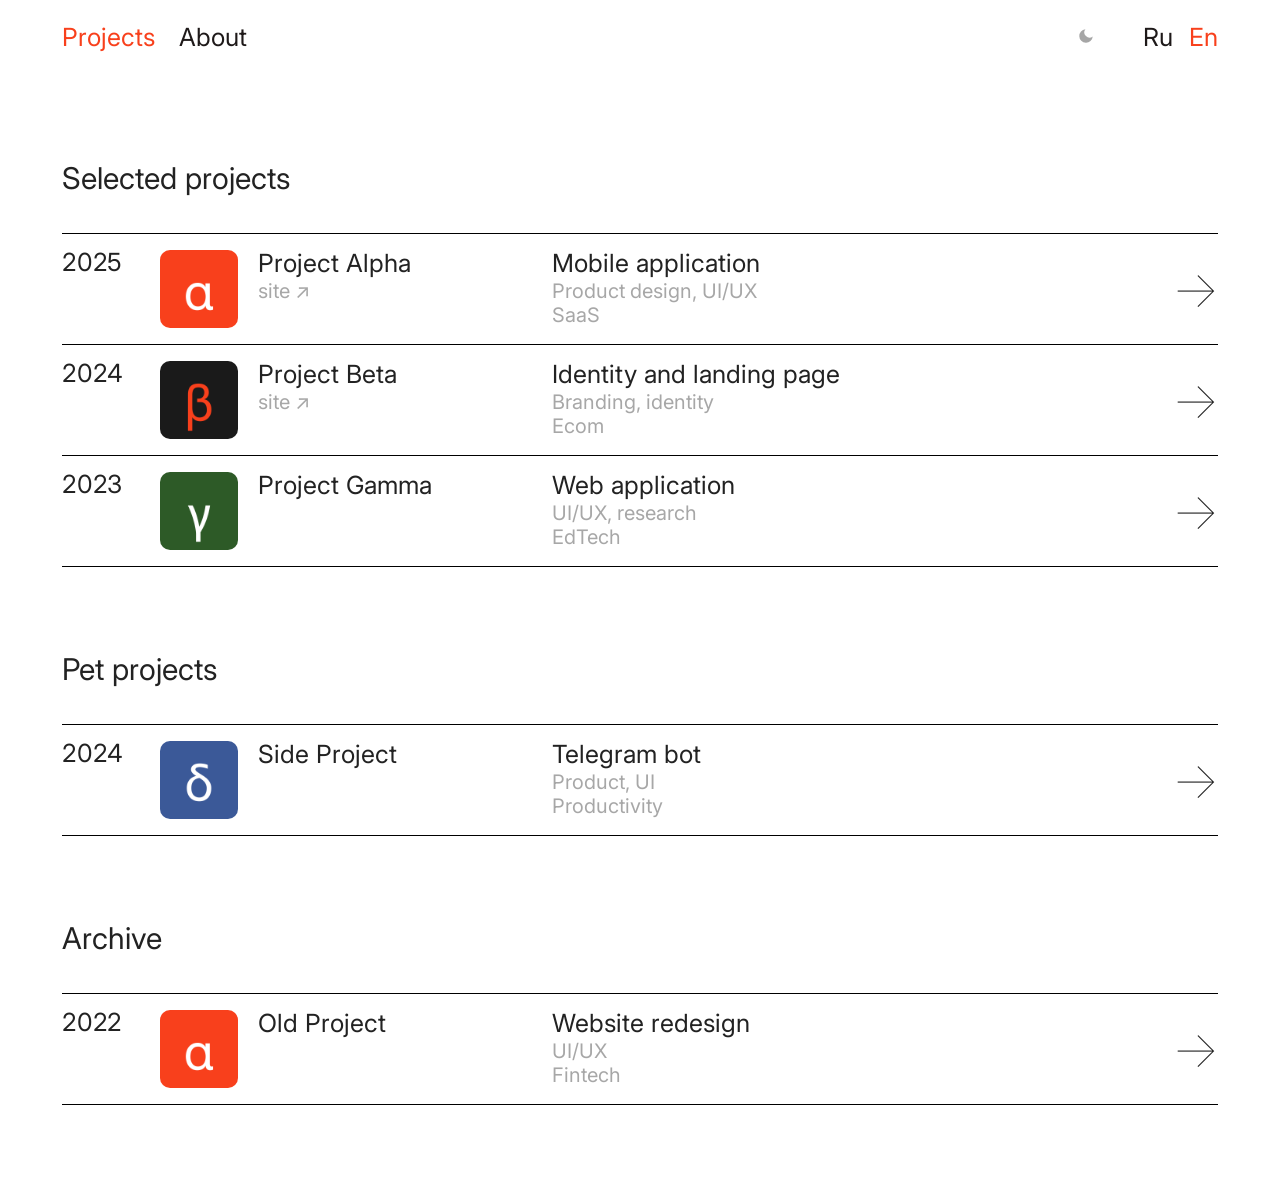
==== commit fe9a8bf8: "fix: dark mode sync, new components, README update - align-self: center → start on project thumbs - " ====
--- a/en/index.html
+++ b/en/index.html
@@ -135,6 +135,7 @@
     <div class="project-list">
       <a href="projects/example.html" class="project-item project-item--archive reveal">
         <span class="project-year">2022</span>
+        <img class="project-thumb" src="../assets/img/thumb-alpha.png" alt="Old Project">
         <div class="project-name">
           <span class="project-name-title">Old Project</span>
         </div>
--- a/styles.min.css
+++ b/styles.min.css
@@ -1 +1 @@
-@keyframes skeleton-shimmer{0%{background-position:200%0}to{background-position:-200%0}}:root{--bg:#ffffff;--text:#222222;--text-dim:rgba(34, 34, 34, 0.4);--text-body:rgba(30, 25, 25, 1);--text-faint:rgba(30, 25, 25, 0.25);--accent:#F8401C;--line:#000000;--font-sans:'Inter', -apple-system, BlinkMacSystemFont, 'Segoe UI', system-ui, sans-serif;--font-mono:'DM Mono', 'SF Mono', 'Fira Code', 'Courier New', monospace;--selection-bg:#F8401C;--selection-color:#fff;--nav-height:75px;--side-padding:48px;--content-max:1156px;--line-muted:rgba(0, 0, 0, 0.12);--transition-fast:150ms ease;--transition-base:200ms ease;--content-gutter:0px;--text-col:764px;--radius-sm:10px;--radius-lg:12px;--radius-pill:100px;--section-gap:60px}::selection{background:var(--selection-bg);color:var(--selection-color)}*,::after,::before{box-sizing:border-box;margin:0;padding:0}html{scroll-behavior:smooth;-webkit-font-smoothing:antialiased;-moz-osx-font-smoothing:grayscale}body{font-family:var(--font-sans);font-size:18px;line-height:1.5;color:var(--text);background-color:var(--bg);min-height:100vh;display:flex;flex-direction:column}a,button{color:inherit}a{text-decoration:none}img{display:block;max-width:100%}ol,ul{list-style:none}button{font:inherit;background:0 0;border:0;cursor:pointer}.nav{position:sticky;top:0;background:rgba(255,255,255,.85);backdrop-filter:blur(12px);-webkit-backdrop-filter:blur(12px);z-index:100}.nav::after{content:"";display:block;max-width:var(--content-max);margin:0 auto;height:1px;background:var(--line-muted);opacity:0;transition:opacity .3s}.nav.scrolled::after{opacity:1}.nav-inner,.nav-left{display:flex;align-items:center}.nav-inner{justify-content:space-between;height:var(--nav-height);padding:0 var(--side-padding);max-width:calc(var(--content-max) + var(--side-padding)*2);margin:0 auto}.nav-left{gap:24px}.nav-links{display:flex;gap:24px;font-size:25px;font-weight:400}.nav-lang a,.nav-links a{color:var(--text-body);transition:color var(--transition-fast)}.nav-lang a:focus-visible,.nav-lang a:hover,.nav-links a.active,.nav-links a:focus-visible,.nav-links a:hover,.nav-mobile a.active,.nav-mobile a:focus-visible,.nav-mobile a:hover{color:var(--accent)}.nav-lang{display:flex;gap:16px;font-size:25px;font-weight:400;align-items:center}.nav-lang .active{color:var(--accent)}.nav-burger,.nav-mobile{align-items:center;justify-content:center}.nav-burger{display:none;width:44px;height:44px;border:0;cursor:pointer;padding:0;z-index:200}.nav-burger span{display:block;width:24px;height:2px;background:var(--text);position:relative;transition:background var(--transition-fast)}.nav-burger span::after,.nav-burger span::before{content:"";position:absolute;width:24px;height:2px;background:var(--text);left:0;transition:transform var(--transition-base)}.nav-burger span::before{top:-7px}.nav-burger span::after{top:7px}.nav-burger,.nav-burger.open span{background:0 0}.nav-burger.open span::before{top:0;transform:rotate(45deg)}.nav-burger.open span::after{top:0;transform:rotate(-45deg)}.nav-mobile{display:flex;position:fixed;top:0;right:0;bottom:0;left:0;inset:0;background:var(--bg);z-index:150;flex-direction:column;gap:32px;visibility:hidden;opacity:0;transform:translateY(-8px);transition:opacity var(--transition-base),visibility var(--transition-base),transform var(--transition-base);pointer-events:none}.nav-mobile.open{visibility:visible;opacity:1;transform:translateY(0);pointer-events:auto}.nav-mobile a{font-size:32px;font-weight:400;transition:color var(--transition-fast)}.nav-mobile .nav-mobile-lang{display:flex;gap:16px;margin-top:16px;font-size:24px}.nav-mobile .nav-mobile-lang a{font-size:inherit}.main{max-width:calc(var(--content-max) + var(--side-padding)*2);width:100%;margin:0 auto;padding:80px var(--side-padding) 80px;flex:1}.projects-title{font-family:var(--font-sans);font-size:30px;font-weight:400;line-height:1.5;margin-bottom:32px;color:var(--text)}.projects-title--archive{margin-top:80px}.project-list{display:flex;flex-direction:column;max-width:var(--content-max)}.project-item{display:grid;grid-template-columns:repeat(12,1fr);align-items:start;column-gap:20px;padding:16px 0;border-bottom:1px solid var(--line);text-decoration:none;transition:opacity var(--transition-fast)}.project-year{grid-column:1}.project-thumb{grid-column:2}.project-name{grid-column:3/6}.project-info{grid-column:6/12}.project-arrow{grid-column:12}.project-item:first-child{border-top:1px solid var(--line)}.project-item:hover:not(:has(.project-name-link:hover)) .project-arrow,.project-item:hover:not(:has(.project-name-link:hover)) .project-info-desc,.project-item:hover:not(:has(.project-name-link:hover)) .project-name-title{color:var(--accent)}.project-year{font-family:var(--font-sans);font-size:25px;font-weight:400;color:var(--text);line-height:1;letter-spacing:-.2px}.project-thumb{width:100%;aspect-ratio:1;max-width:78px;border-radius:var(--radius-sm);object-fit:cover;object-position:top center;align-self:center;overflow:hidden}.project-name{font-size:25px;font-weight:400;line-height:1.1}.project-name-title{display:block;line-height:1.1;transition:color var(--transition-fast)}.project-name-link{display:block;font-family:var(--font-sans);font-size:20px;font-weight:400;color:var(--text-dim);margin-top:2px}.project-name-link:focus-visible,.project-name-link:hover{color:var(--accent)}.project-info{font-size:18px;line-height:1.1}.project-info-desc{display:block;color:var(--text);font-family:var(--font-sans);font-size:25px;line-height:1.1;font-feature-settings:"smcp";transition:color var(--transition-fast);white-space:nowrap;overflow:hidden;text-overflow:ellipsis}.project-info-industry,.project-info-tags{display:block;font-family:var(--font-sans);color:var(--text-dim);font-size:20px;margin-top:2px}.project-arrow{font-size:50px;font-weight:100;color:var(--text-dim);transition:color var(--transition-fast);line-height:1;text-align:right;align-self:center}.about-content p,a.project-item .project-arrow{color:var(--text)}.main--about{padding-top:0;padding-bottom:0;display:flex}.about-viewport{width:100%;min-height:calc(100vh - var(--nav-height));padding-bottom:70px;box-sizing:border-box;display:flex;flex-direction:column;justify-content:center}.about-content{max-width:568px}.about-content p{font-family:var(--font-sans);font-size:20px;font-weight:400;line-height:1.4;margin-bottom:14px}.about-content .about-label{color:var(--text-dim);margin-top:24px;margin-bottom:4px}.about-content .about-label:first-child{margin-top:0}.about-content a,.about-links a{color:var(--accent);text-decoration:underline;text-decoration-color:var(--accent);text-underline-offset:3px}.about-content a:hover{text-decoration:none}.about-bottom{position:fixed;bottom:0;left:0;right:0;display:flex;justify-content:space-between;align-items:baseline;gap:40px;max-width:calc(var(--content-max) + var(--side-padding)*2);margin:0 auto;padding:20px var(--side-padding);background:0 0;z-index:50}.about-bottom p,.about-links{font-family:var(--font-sans);font-size:20px;font-weight:400;line-height:1.35}.about-bottom p{color:var(--text);margin-bottom:0}.about-links{display:flex;gap:30px;white-space:nowrap;flex-shrink:0}.about-links a{text-decoration-thickness:1px;text-underline-offset:5px;transition:color var(--transition-fast)}.about-links a:focus-visible,.about-links a:hover{text-decoration:none}.main--case{padding-top:240px;overflow-x:hidden}.case-header{display:flex;align-items:center;gap:20px;max-width:var(--text-col);margin:0 auto;padding-left:var(--content-gutter)}.case-header-thumb{width:56px;height:56px;border-radius:var(--radius-lg);object-fit:cover;flex-shrink:0;overflow:hidden}.case-header .case-h1{max-width:none;margin:0;padding-left:0}.case-h1{font-family:var(--font-sans);font-size:48px;font-weight:700;line-height:1.1;color:var(--text);max-width:var(--text-col);margin:0 auto;padding-left:var(--content-gutter)}.case-h1+.case-description,.case-header+.case-description{text-indent:0;margin-top:16px}.case-h1+.case-tabs,.case-header+.case-tabs{margin-top:110px}.case-meta+.case-tabs{margin-top:24px}.case-h1+.case-body,.case-header+.case-body{margin-top:80px}.case-caption,.case-meta{font-family:var(--font-sans);font-weight:400;color:var(--text-dim)}.case-meta{max-width:var(--text-col);margin:0 auto 8px;padding-left:var(--content-gutter);font-size:18px}.case-caption{font-size:14px;line-height:1.4}.case-stats{display:grid;grid-template-columns:repeat(4,1fr);gap:20px;max-width:var(--text-col);margin:0 auto 70px;padding-left:var(--content-gutter)}.case-stat-label,.case-stat-value{font-family:var(--font-sans);font-size:36px;font-weight:700;line-height:1.2;color:var(--text)}.case-stat-label{font-size:14px;font-weight:400;line-height:1.3;color:var(--text-dim);margin-top:4px}.case-nav{display:flex;justify-content:space-between;max-width:var(--text-col);margin:40px auto 0;padding:0 var(--content-gutter);box-sizing:border-box}.case-nav-link,.case-section a{color:var(--accent);text-decoration:none}.case-nav-link{display:flex;align-items:center;gap:8px;font-family:var(--font-sans);font-size:20px;line-height:25px;transition:opacity var(--transition-base);background:linear-gradient(var(--accent),var(--accent))0 100%/100% 1px no-repeat;padding-bottom:2px}.case-links a:hover,.case-nav-link:hover,.case-section a:hover{background-size:0 1px}.case-nav-dir{font-size:22px}.case-nav-next{margin-left:auto}.case-section{max-width:var(--text-col);margin:var(--section-gap) auto 30px;padding-left:var(--content-gutter);position:relative}.case-section-num{position:absolute;left:-20px;top:0;transform:translateX(-100%);font-family:var(--font-mono);font-size:20px;font-weight:500;line-height:25px;color:var(--text-body);text-align:right;text-transform:uppercase}.case-section-title{color:var(--text-body);margin-bottom:8px}.case-section h3,.case-section p,.case-section ul{font-weight:400;color:var(--text-body);margin:8px 0 0}.case-section ul{padding-left:24px;margin:0}.case-section ul li{list-style:disc}.case-section h3,.case-section-title{font-family:var(--font-mono);font-size:20px;font-weight:500;line-height:25px;letter-spacing:0;text-transform:uppercase}.case-section h3{font-style:normal;margin:25px 0 8px}.case-quote,.case-section strong{font-weight:400;font-style:normal}.case-quote,.case-section p,.case-section ul{font-family:var(--font-sans);font-size:20px;line-height:28px}.case-quote{max-width:var(--text-col);margin:25px auto;padding-left:var(--content-gutter);color:var(--text-dim);font-style:italic}.case-separator{border:0;border-top:1px solid var(--line);width:100%;margin:100px 0}.case-img{width:100%;border-radius:var(--radius-sm);margin:25px 0;display:block}.case-img-full{display:block;width:100%;margin:20px 0}.case-body>.case-img-full,.case-body>.case-img-scroll,.case-body>picture,.case-tab-panel>.case-img-full,.case-tab-panel>.case-img-scroll,.case-tab-panel>picture{display:block;max-width:calc(var(--text-col) - var(--content-gutter));margin:30px auto 30px max(0px,calc(50% - calc(var(--text-col)/2) + var(--content-gutter)))}picture.case-img-full{box-shadow:none;border-radius:0}.case-body>picture img,.case-img-full,.case-tab-panel>picture img{border-radius:var(--radius-sm);box-shadow:0 0 0 1px var(--line-muted)}.case-body>picture .case-img-full,.case-tab-panel>picture .case-img-full{margin:0}.case-body>.case-caption,.case-tab-panel>.case-caption{max-width:var(--text-col);margin:8px auto 40px;padding-left:var(--content-gutter)}.case-body>.case-img-full+.case-caption,.case-body>.case-img-scroll+.case-caption,.case-body>.case-slideshow-wrap+.case-caption,.case-body>.mac-mockup+.case-caption,.case-body>picture+.case-caption,.case-tab-panel>.case-img-full+.case-caption,.case-tab-panel>.case-img-scroll+.case-caption,.case-tab-panel>.case-slideshow-wrap+.case-caption,.case-tab-panel>.mac-mockup+.case-caption,.case-tab-panel>picture+.case-caption{margin-top:-20px}.case-body>.case-img-row,.case-body>.case-slideshow-wrap,.case-tab-panel>.case-img-row,.case-tab-panel>.case-slideshow-wrap{max-width:var(--text-col);margin:30px auto;padding-left:var(--content-gutter)}.case-body>.case-img-row,.case-tab-panel>.case-img-row{box-sizing:border-box}.case-img-full,.case-img-row img{cursor:zoom-in}.case-lightbox{position:fixed;inset:0;background:rgba(0,0,0,.9);z-index:1000;display:flex;align-items:center;justify-content:center;cursor:zoom-out;opacity:0;pointer-events:none;transition:opacity var(--transition-base)}.case-lightbox.open{opacity:1;pointer-events:auto}.case-lightbox img,.case-lightbox video{max-width:95vw;max-height:95vh;object-fit:contain}.case-img-row{display:grid;grid-template-columns:1fr 1fr;gap:20px;margin:20px 0;align-items:stretch}.case-img-row img{width:100%;height:100%;object-fit:cover;border-radius:var(--radius-sm);box-shadow:0 0 0 1px var(--line-muted);display:block}.case-section a{background:linear-gradient(to right,var(--accent) 0%,var(--accent) 100%)0 100%/100% 1px repeat-x;padding-bottom:1px;transition:background-size var(--transition-fast)}.case-description{max-width:var(--text-col);margin:50px auto;padding-left:var(--content-gutter);font-family:var(--font-sans);font-size:25px;font-weight:400;line-height:35px;color:var(--text-body);text-indent:168px}.case-video{position:relative;margin:25px 0;border-radius:var(--radius-sm);overflow:hidden}.case-video img,.case-video video{display:block;width:100%;border:0;outline:0}.case-tab:not(.active):hover{background:rgba(30,25,25,.08)}.case-tabs{display:flex;gap:12px;max-width:var(--text-col);margin:0 auto 20px;padding-left:var(--content-gutter)}.case-tab{height:44px;padding:0 24px;display:inline-flex;align-items:center;justify-content:center;border-radius:var(--radius-pill);font-family:var(--font-sans);font-size:18px;font-weight:400;letter-spacing:-.4px;border:0;cursor:pointer;transition:all var(--transition-base);background:rgba(30,25,25,.04);color:var(--text)}.case-tab.active{background:var(--accent);color:#fff}.case-tab:focus-visible{outline:2px solid var(--text);outline-offset:2px}.case-tab-panel{display:none}.case-font-weights span,.case-tab-panel.active{display:block}.case-slideshow-wrap{position:relative;margin:25px 0}.case-slideshow{position:relative;border-radius:var(--radius-sm);overflow:hidden;background:#f5f5f5;box-shadow:0 0 0 1px var(--line-muted)}.case-slideshow-track{display:flex;align-items:flex-start;transition:transform .4s ease}.case-slideshow-track img,.case-slideshow-track picture{width:100%;flex-shrink:0;display:block}.case-slideshow-track img{height:auto;box-shadow:0 0 0 1px var(--line-muted);border-radius:var(--radius-sm)}.case-slideshow-arrow,.case-slideshow-nav{position:absolute;display:flex;align-items:center}.case-slideshow-arrow{top:50%;transform:translateY(-50%);width:44px;height:44px;border-radius:50%;border:0;background:rgba(200,200,200,.6);color:#fff;font-size:24px;line-height:1;cursor:pointer;justify-content:center;z-index:10;transition:background var(--transition-fast)}.case-slideshow-arrow:hover{background:rgba(170,170,170,.8)}.case-slideshow-arrow[data-prev]{left:-64px}.case-slideshow-arrow[data-next]{right:-64px}.case-slideshow-nav{bottom:12px;left:50%;transform:translateX(-50%);background:rgba(40,40,40,.4);border-radius:var(--radius-sm);min-width:64px;height:32px;padding:0 8px}.case-slideshow-counter{font-family:-apple-system,system-ui,sans-serif;font-size:12px;font-weight:500;color:#fff;text-align:center;min-width:24px;line-height:32px;cursor:default;width:100%}.case-font-showcase{margin:120px 0;padding:80px 0}.case-font-title,.case-font-weights{font-family:var(--font-sans);color:var(--text);margin-bottom:40px}.case-font-title{font-size:100px;font-weight:500;line-height:100px;letter-spacing:-5px}.case-font-weights{font-size:56px;line-height:56px}.case-concept figcaption,.case-font-chars{font-family:var(--font-sans);color:var(--text-dim)}.case-font-chars{font-size:56px;font-weight:500;line-height:56px;word-break:break-all}.case-img-row--3{grid-template-columns:1fr 1fr 1fr}.case-img-bordered .case-img-full,.case-img-bordered img{border:1px solid var(--line-muted);border-radius:var(--radius-sm)}.case-concept{display:flex;flex-direction:column;margin:0}.case-concept picture,.case-concept>img{flex:1;min-height:0;overflow:hidden;border-radius:var(--radius-sm);box-shadow:0 0 0 1px var(--line-muted)}.case-concept picture img{height:100%;width:100%;object-fit:cover}.case-concept figcaption{flex-shrink:0;font-size:14px;font-weight:400;line-height:1.4;margin-top:8px}picture.case-img-phone{display:block;max-width:282px;margin:30px 0 8px max(0px,calc(50% - calc(var(--text-col)/2) + var(--content-gutter)))}picture.case-img-phone img{width:100%;height:auto;display:block;border-radius:var(--radius-sm);margin:0}.case-section:has(+.case-links){margin-bottom:0}.case-links{max-width:var(--text-col);margin:8px auto 50px;padding-left:var(--content-gutter)}.case-links a{font-family:var(--font-sans);font-size:20px;line-height:25px;color:var(--accent);text-decoration:none;background:linear-gradient(to right,var(--accent) 0%,var(--accent) 100%)0 100%/100% 1px repeat-x;padding-bottom:1px;margin-right:20px;transition:background-size var(--transition-fast)}.reveal{opacity:0;transform:translateY(16px);transition:opacity .5s ease,transform .5s ease}.reveal.visible{opacity:1;transform:translateY(0)}.theme-toggle{background:0 0;border:0;cursor:pointer;padding:0;margin-right:32px;font-size:20px;line-height:1;color:var(--text);opacity:.4;transition:opacity var(--transition-fast)}.theme-toggle:hover{opacity:1}.theme-toggle .icon-sun{display:none}.theme-toggle .icon-moon,html.dark .theme-toggle .icon-sun{display:block}html.dark .theme-toggle .icon-moon{display:none}@media (prefers-color-scheme:dark){:root:not(.light){--bg:#1a1a1a;--text:#e0e0e0;--text-body:#e0e0e0;--text-dim:#888888;--text-faint:rgba(255, 255, 255, 0.15);--line:rgba(255, 255, 255, 0.1);--line-muted:rgba(255, 255, 255, 0.08);--selection-bg:#F8401C;--selection-color:#fff}:root:not(.light) .theme-toggle .icon-sun{display:block}:root:not(.light) .theme-toggle .icon-moon{display:none}:root:not(.light) .about-bottom,:root:not(.light) .nav{background:rgba(26,26,26,.85)}:root:not(.light) .nav::after{background:rgba(255,255,255,.08)}:root:not(.light) .project-thumb{box-shadow:0 0 0 1px rgba(255,255,255,.08)}:root:not(.light) .case-body>picture img,:root:not(.light) .case-img-full,:root:not(.light) .case-img-row img,:root:not(.light) .case-tab-panel>picture img{box-shadow:0 0 0 1px rgba(255,255,255,.1);filter:brightness(.92)}:root:not(.light) .case-lightbox{background:rgba(0,0,0,.95)}:root:not(.light) .case-tab{background:rgba(255,255,255,.06)}:root:not(.light) .case-tab.active{background:var(--accent);color:#fff}:root:not(.light) .case-tab:not(.active):hover{background:rgba(255,255,255,.1)}:root:not(.light) .case-img-scroll{border-color:rgba(255,255,255,.08)}:root:not(.light) .mac-mockup{background:#111;box-shadow:0 0 0 1px rgba(255,255,255,.06)}:root:not(.light) .mac-mockup-titlebar{background:#222}:root:not(.light) .mac-mockup-url{color:rgba(255,255,255,.3)}:root:not(.light) .mac-mockup-viewport::-webkit-scrollbar-thumb{background:rgba(255,255,255,.2)}:root:not(.light) .case-img-full:not([data-loaded]),:root:not(.light) .case-img-row img:not([data-loaded]),:root:not(.light) .case-video video:not([data-loaded]),:root:not(.light) picture img:not([data-loaded]){background:linear-gradient(90deg,#222 25%,#2a2a2a 50%,#222 75%);background-size:200% 100%}}html.dark{--bg:#1a1a1a;--text:#e0e0e0;--text-body:#e0e0e0;--text-dim:#888888;--text-faint:rgba(255, 255, 255, 0.15);--line:rgba(255, 255, 255, 0.1);--line-muted:rgba(255, 255, 255, 0.08);--selection-bg:#F8401C;--selection-color:#fff}html.dark .about-bottom,html.dark .nav{background:rgba(26,26,26,.85)}html.dark .nav::after{background:rgba(255,255,255,.08)}html.dark .project-thumb{box-shadow:0 0 0 1px rgba(255,255,255,.08)}html.dark .case-body>picture img,html.dark .case-img-full,html.dark .case-img-row img,html.dark .case-tab-panel>picture img{box-shadow:0 0 0 1px rgba(255,255,255,.1);filter:brightness(.92)}html.dark .case-lightbox{background:rgba(0,0,0,.95)}html.dark .case-tab{background:rgba(255,255,255,.06)}html.dark .case-tab.active{background:var(--accent);color:#fff}html.dark .case-tab:not(.active):hover{background:rgba(255,255,255,.1)}html.dark .case-img-scroll{border-color:rgba(255,255,255,.08)}html.dark .mac-mockup{background:#111;box-shadow:0 0 0 1px rgba(255,255,255,.06)}html.dark .mac-mockup-titlebar{background:#222}html.dark .mac-mockup-url{color:rgba(255,255,255,.3)}html.dark .mac-mockup-viewport::-webkit-scrollbar-thumb{background:rgba(255,255,255,.2)}html.dark .case-img-full:not([data-loaded]),html.dark .case-img-row img:not([data-loaded]),html.dark .case-video video:not([data-loaded]),html.dark picture img:not([data-loaded]){background:linear-gradient(90deg,#222 25%,#2a2a2a 50%,#222 75%);background-size:200% 100%}@media (max-width:900px){:root{--side-padding:24px}.projects-title{font-size:32px;margin-bottom:32px}.project-item{grid-template-columns:70px 60px 1fr auto;gap:16px;padding:16px 0}.project-thumb{width:60px;height:60px}.project-info{display:none}.project-name{grid-column:3;font-size:22px}.project-arrow{grid-column:4;font-size:36px}.year-range{display:none}.case-description{text-indent:0}.about-bottom{position:static;width:100%;flex-direction:column;align-items:flex-start;gap:12px;margin-top:32px;padding:0;background:0 0}.about-bottom p{font-size:18px;line-height:1.35}.about-links{gap:20px;flex-wrap:wrap}}@media (max-width:480px){.nav-lang,.nav-links{font-size:20px;gap:14px}.nav-lang{gap:10px}.project-item{grid-template-columns:1fr auto;gap:12px}.project-name{grid-column:1}.project-arrow{grid-column:2}.project-thumb,.project-year{display:none}.main--about{padding-top:32px;padding-bottom:48px;align-items:flex-start}.about-viewport{min-height:auto;padding-bottom:0;justify-content:flex-start}.about-links{gap:14px}.about-content p,.case-section p,.case-section ul{font-size:18px}.case-header{padding-left:0;gap:14px}.case-header-thumb{width:44px;height:44px;border-radius:var(--radius-sm)}.case-meta{font-size:16px}.case-body>.case-img-full,.case-body>.case-img-scroll,.case-body>.case-video,.case-body>picture,.case-tab-panel>.case-img-full,.case-tab-panel>.case-img-scroll,.case-tab-panel>.case-video,.case-tab-panel>picture{margin-left:0;max-width:none}.case-body>.case-caption,.case-body>.case-img-row,.case-meta,.case-tab-panel>.case-caption,.case-tab-panel>.case-img-row{padding-left:0}.case-nav{padding:0}.case-h1{font-size:32px;padding-left:0}.case-stats{grid-template-columns:repeat(2,1fr)}.case-section,.case-stats{padding-left:0}.case-section-num{position:static;display:inline;transform:none;margin-right:8px}.case-section-title{display:inline}.case-quote{padding-left:0}.case-description{padding-left:0;font-size:20px;line-height:28px;text-indent:0}.case-img-row{grid-template-columns:1fr}.main--case{padding-top:140px}}.mac-mockup{max-width:calc(var(--text-col) - var(--content-gutter));margin:30px auto 30px max(0px,calc(50% - calc(var(--text-col)/2) + var(--content-gutter)));background:#f5f5f5;border-radius:var(--radius-lg);overflow:hidden;box-shadow:0 0 0 1px var(--line-muted)}.mac-mockup-titlebar{display:flex;align-items:center;height:40px;padding:0 16px;background:#e8e8e8;gap:8px}.mac-mockup-dots{display:flex;gap:6px}.mac-mockup-dot{width:10px;height:10px;border-radius:50%}.mac-mockup-dot--close{background:#ff5f57}.mac-mockup-dot--minimize{background:#febc2e}.mac-mockup-dot--maximize{background:#28c840}.mac-mockup-url{flex:1;text-align:center;font-size:12px;color:rgba(0,0,0,.4);font-family:var(--font-sans)}.mac-mockup-viewport{height:420px;overflow-y:auto;overflow-x:hidden;-webkit-overflow-scrolling:touch}.mac-mockup-viewport::-webkit-scrollbar{width:6px}.mac-mockup-viewport::-webkit-scrollbar-thumb{background:rgba(0,0,0,.15);border-radius:3px}.mac-mockup-viewport img{display:block;width:100%}@media (max-width:480px){.mac-mockup{margin-left:0;max-width:none}.mac-mockup-viewport{height:300px}}.reading-progress{position:fixed;top:0;left:0;width:0%;height:1px;background:var(--accent);z-index:101;pointer-events:none;will-change:width}.print-qr{display:none}@media print{#ds-overlay,#terminal,.case-lightbox,.nav,.nav-mobile,.reading-progress,[style*="position:fixed"]{display:none!important}body{overflow:visible!important;height:auto!important;font-size:12pt;color:#000;background:#fff}.main--about{padding:0}.about-viewport{min-height:auto;padding:0}.about-content{max-width:100%}.about-content p{font-size:11pt;line-height:1.5;color:#000}.about-label{font-weight:700;color:#333;margin-top:16pt;text-transform:uppercase;font-size:9pt;letter-spacing:.5pt}.about-bottom{position:static;background:0 0;backdrop-filter:none;-webkit-backdrop-filter:none;padding:16pt 0 0;border-top:.5pt solid #ccc;margin-top:16pt}.about-bottom p{font-size:10pt;color:#333}.about-links a{color:#000;text-decoration:none}.about-links a::after{content:" ("attr(href)")";font-size:8pt;color:#666}.print-qr{display:block!important;text-align:right;margin-top:24pt}.print-qr img{width:80pt;height:80pt}.print-qr span{display:block;font-size:8pt;color:#666;margin-top:4pt}@page{margin:20mm;size:A4}}@media (prefers-reduced-motion:reduce){*,::after,::before{animation-duration:.01ms!important;animation-iteration-count:1!important;transition-duration:.01ms!important;scroll-behavior:auto!important}.reveal{opacity:1;transform:none}}.case-img-full:not([data-loaded]),.case-img-row img:not([data-loaded]),.case-video video:not([data-loaded]),picture img:not([data-loaded]){background:linear-gradient(90deg,#f0f0f0 25%,#e0e0e0 50%,#f0f0f0 75%);background-size:200% 100%;animation:skeleton-shimmer 1.5s ease-in-out infinite}.lb-close{position:fixed;top:20px;right:20px;z-index:1001;background:0 0;border:0;color:#fff;font-size:32px;cursor:pointer;width:44px;height:44px;display:flex;align-items:center;justify-content:center;opacity:.7;transition:opacity .2s}.lb-close:focus-visible,.lb-close:hover{opacity:1;outline:2px solid #fff;outline-offset:2px;border-radius:50%}[role=link]:focus-visible,a:focus-visible,button:focus-visible{outline:2px solid var(--accent);outline-offset:2px;border-radius:2px}.project-item:focus-visible{outline:2px solid var(--accent);outline-offset:-2px}.nav-lang a:focus-visible,.nav-links a:focus-visible{outline:2px solid var(--accent);outline-offset:4px}+@keyframes skeleton-shimmer{0%{background-position:200%0}to{background-position:-200%0}}:root{--bg:#ffffff;--text:#222222;--text-dim:rgba(34, 34, 34, 0.4);--text-body:rgba(30, 25, 25, 1);--text-faint:rgba(30, 25, 25, 0.25);--accent:#F8401C;--line:#000000;--font-sans:'Inter', -apple-system, BlinkMacSystemFont, 'Segoe UI', system-ui, sans-serif;--font-mono:'DM Mono', 'SF Mono', 'Fira Code', 'Courier New', monospace;--selection-bg:#F8401C;--selection-color:#fff;--nav-height:75px;--side-padding:48px;--content-max:1156px;--line-muted:rgba(0, 0, 0, 0.12);--transition-fast:150ms ease;--transition-base:200ms ease;--content-gutter:0px;--text-col:764px;--radius-sm:10px;--radius-lg:12px;--radius-pill:100px;--section-gap:60px}::selection{background:var(--selection-bg);color:var(--selection-color)}*,::after,::before{box-sizing:border-box;margin:0;padding:0}html{scroll-behavior:smooth;-webkit-font-smoothing:antialiased;-moz-osx-font-smoothing:grayscale}body{font-family:var(--font-sans);font-size:18px;line-height:1.5;color:var(--text);background-color:var(--bg);min-height:100vh;display:flex;flex-direction:column}a,button{color:inherit}a{text-decoration:none}img{display:block;max-width:100%}ol,ul{list-style:none}button{font:inherit;background:0 0;border:0;cursor:pointer}.nav{position:sticky;top:0;background:rgba(255,255,255,.85);backdrop-filter:blur(12px);-webkit-backdrop-filter:blur(12px);z-index:100}.nav::after{content:"";display:block;max-width:var(--content-max);margin:0 auto;height:1px;background:var(--line-muted);opacity:0;transition:opacity .3s}.nav.scrolled::after{opacity:1}.nav-inner,.nav-left{display:flex;align-items:center}.nav-inner{justify-content:space-between;height:var(--nav-height);padding:0 var(--side-padding);max-width:calc(var(--content-max) + var(--side-padding)*2);margin:0 auto}.nav-left{gap:24px}.nav-links{display:flex;gap:24px;font-size:25px;font-weight:400}.nav-lang a,.nav-links a{color:var(--text-body);transition:color var(--transition-fast)}.nav-lang a:focus-visible,.nav-lang a:hover,.nav-links a.active,.nav-links a:focus-visible,.nav-links a:hover,.nav-mobile a.active,.nav-mobile a:focus-visible,.nav-mobile a:hover{color:var(--accent)}.nav-lang{display:flex;gap:16px;font-size:25px;font-weight:400;align-items:center}.nav-lang .active{color:var(--accent)}.nav-burger,.nav-mobile{align-items:center;justify-content:center}.nav-burger{display:none;width:44px;height:44px;border:0;cursor:pointer;padding:0;z-index:200}.nav-burger span{display:block;width:24px;height:2px;background:var(--text);position:relative;transition:background var(--transition-fast)}.nav-burger span::after,.nav-burger span::before{content:"";position:absolute;width:24px;height:2px;background:var(--text);left:0;transition:transform var(--transition-base)}.nav-burger span::before{top:-7px}.nav-burger span::after{top:7px}.nav-burger,.nav-burger.open span{background:0 0}.nav-burger.open span::before{top:0;transform:rotate(45deg)}.nav-burger.open span::after{top:0;transform:rotate(-45deg)}.nav-mobile{display:flex;position:fixed;top:0;right:0;bottom:0;left:0;inset:0;background:var(--bg);z-index:150;flex-direction:column;gap:32px;visibility:hidden;opacity:0;transform:translateY(-8px);transition:opacity var(--transition-base),visibility var(--transition-base),transform var(--transition-base);pointer-events:none}.nav-mobile.open{visibility:visible;opacity:1;transform:translateY(0);pointer-events:auto}.nav-mobile a{font-size:32px;font-weight:400;transition:color var(--transition-fast)}.nav-mobile .nav-mobile-lang{display:flex;gap:16px;margin-top:16px;font-size:24px}.nav-mobile .nav-mobile-lang a{font-size:inherit}.main{max-width:calc(var(--content-max) + var(--side-padding)*2);width:100%;margin:0 auto;padding:80px var(--side-padding) 80px;flex:1}.projects-title{font-family:var(--font-sans);font-size:30px;font-weight:400;line-height:1.5;margin-bottom:32px;color:var(--text)}.projects-title--archive{margin-top:80px}.project-list{display:flex;flex-direction:column;max-width:var(--content-max)}.project-item{display:grid;grid-template-columns:repeat(12,1fr);align-items:start;column-gap:20px;padding:16px 0;border-bottom:1px solid var(--line);text-decoration:none;transition:opacity var(--transition-fast)}.project-year{grid-column:1}.project-thumb{grid-column:2}.project-name{grid-column:3/6}.project-info{grid-column:6/12}.project-arrow{grid-column:12}.project-item:first-child{border-top:1px solid var(--line)}.project-item:hover:not(:has(.project-name-link:hover)) .project-arrow,.project-item:hover:not(:has(.project-name-link:hover)) .project-info-desc,.project-item:hover:not(:has(.project-name-link:hover)) .project-name-title{color:var(--accent)}.project-year{font-family:var(--font-sans);font-size:25px;font-weight:400;color:var(--text);line-height:1;letter-spacing:-.2px}.project-thumb{width:100%;aspect-ratio:1;max-width:78px;border-radius:var(--radius-sm);object-fit:cover;object-position:top center;align-self:start;overflow:hidden}.project-name{font-size:25px;font-weight:400;line-height:1.1}.project-name-title{display:block;line-height:1.1;transition:color var(--transition-fast)}.project-name-link{display:block;font-family:var(--font-sans);font-size:20px;font-weight:400;color:var(--text-dim);margin-top:2px}.project-name-link:focus-visible,.project-name-link:hover{color:var(--accent)}.project-info{font-size:18px;line-height:1.1}.project-info-desc{display:block;color:var(--text);font-family:var(--font-sans);font-size:25px;line-height:1.1;font-feature-settings:"smcp";transition:color var(--transition-fast);white-space:nowrap;overflow:hidden;text-overflow:ellipsis}.project-info-industry,.project-info-tags{display:block;font-family:var(--font-sans);color:var(--text-dim);font-size:20px;margin-top:2px}.project-arrow{font-size:50px;font-weight:100;color:var(--text-dim);transition:color var(--transition-fast);line-height:1;text-align:right;align-self:center}.about-content p,a.project-item .project-arrow{color:var(--text)}.main--about{padding-top:0;padding-bottom:0;display:flex}.about-viewport{width:100%;min-height:calc(100vh - var(--nav-height));padding-bottom:70px;box-sizing:border-box;display:flex;flex-direction:column;justify-content:center}.about-content{max-width:568px}.about-content p{font-family:var(--font-sans);font-size:20px;font-weight:400;line-height:1.4;margin-bottom:14px}.about-content .about-label{color:var(--text-dim);margin-top:24px;margin-bottom:4px}.about-content .about-label:first-child{margin-top:0}.about-content a,.about-links a{color:var(--accent);text-decoration:underline;text-decoration-color:var(--accent);text-underline-offset:3px}.about-content a:hover{text-decoration:none}.about-bottom{position:fixed;bottom:0;left:0;right:0;display:flex;justify-content:space-between;align-items:baseline;gap:40px;max-width:calc(var(--content-max) + var(--side-padding)*2);margin:0 auto;padding:20px var(--side-padding);background:0 0;z-index:50}.about-bottom p,.about-links{font-family:var(--font-sans);font-size:20px;font-weight:400;line-height:1.35}.about-bottom p{color:var(--text);margin-bottom:0}.about-links{display:flex;gap:30px;white-space:nowrap;flex-shrink:0}.about-links a{text-decoration-thickness:1px;text-underline-offset:5px;transition:color var(--transition-fast)}.about-links a:focus-visible,.about-links a:hover{text-decoration:none}.main--case{padding-top:240px;overflow-x:hidden}.case-header{display:flex;align-items:center;gap:20px;max-width:var(--text-col);margin:0 auto;padding-left:var(--content-gutter)}.case-header-thumb{width:56px;height:56px;border-radius:var(--radius-lg);object-fit:cover;flex-shrink:0;overflow:hidden}.case-header .case-h1{max-width:none;margin:0;padding-left:0}.case-h1{font-family:var(--font-sans);font-size:48px;font-weight:700;line-height:1.1;color:var(--text);max-width:var(--text-col);margin:0 auto;padding-left:var(--content-gutter)}.case-h1+.case-description,.case-header+.case-description{text-indent:0;margin-top:16px}.case-h1+.case-tabs,.case-header+.case-tabs{margin-top:110px}.case-meta+.case-tabs{margin-top:24px}.case-h1+.case-body,.case-header+.case-body{margin-top:80px}.case-caption,.case-meta{font-family:var(--font-sans);font-weight:400;color:var(--text-dim)}.case-meta{max-width:var(--text-col);margin:0 auto 8px;padding-left:var(--content-gutter);font-size:18px}.case-caption{font-size:14px;line-height:1.4}.case-stats{display:grid;grid-template-columns:repeat(4,1fr);gap:20px;max-width:var(--text-col);margin:0 auto 70px;padding-left:var(--content-gutter)}.case-stat-label,.case-stat-value{font-family:var(--font-sans);font-size:36px;font-weight:700;line-height:1.2;color:var(--text)}.case-stat-label{font-size:14px;font-weight:400;line-height:1.3;color:var(--text-dim);margin-top:4px}.case-nav{display:flex;justify-content:space-between;max-width:var(--text-col);margin:40px auto 0;padding:0 var(--content-gutter);box-sizing:border-box}.case-nav-link,.case-section a{color:var(--accent);text-decoration:none}.case-nav-link{display:flex;align-items:center;gap:8px;font-family:var(--font-sans);font-size:20px;line-height:25px;transition:opacity var(--transition-base);background:linear-gradient(var(--accent),var(--accent))0 100%/100% 1px no-repeat;padding-bottom:2px}.case-links a:hover,.case-nav-link:hover,.case-section a:hover{background-size:0 1px}.case-nav-dir{font-size:22px}.case-nav-next{margin-left:auto}.case-section{max-width:var(--text-col);margin:var(--section-gap) auto 30px;padding-left:var(--content-gutter);position:relative}.case-section-num{position:absolute;left:-20px;top:0;transform:translateX(-100%);font-family:var(--font-mono);font-size:20px;font-weight:500;line-height:25px;color:var(--text-body);text-align:right;text-transform:uppercase}.case-section-title{color:var(--text-body);margin-bottom:8px}.case-section h3,.case-section p,.case-section ul{font-weight:400;color:var(--text-body);margin:8px 0 0}.case-section ul{padding-left:24px;margin:0}.case-section ul li{list-style:disc}.case-section h3,.case-section-title{font-family:var(--font-mono);font-size:20px;font-weight:500;line-height:25px;letter-spacing:0;text-transform:uppercase}.case-section h3{font-style:normal;margin:25px 0 8px}.case-quote,.case-section strong{font-weight:400;font-style:normal}.case-quote,.case-section p,.case-section ul{font-family:var(--font-sans);font-size:20px;line-height:28px}.case-quote{max-width:var(--text-col);margin:25px auto;padding-left:var(--content-gutter);color:var(--text-dim);font-style:italic}.case-separator{border:0;border-top:1px solid var(--line);width:100%;margin:100px 0}.case-img{width:100%;border-radius:var(--radius-sm);margin:25px 0;display:block}.case-img-full{display:block;width:100%;margin:20px 0}.case-body>.case-img-full,.case-body>.case-img-scroll,.case-body>picture,.case-tab-panel>.case-img-full,.case-tab-panel>.case-img-scroll,.case-tab-panel>picture{display:block;max-width:calc(var(--text-col) - var(--content-gutter));margin:30px auto 30px max(0px,calc(50% - calc(var(--text-col)/2) + var(--content-gutter)))}picture.case-img-full{box-shadow:none;border-radius:0}.case-body>picture img,.case-img-full,.case-tab-panel>picture img{border-radius:var(--radius-sm);box-shadow:0 0 0 1px var(--line-muted)}.case-body>picture .case-img-full,.case-tab-panel>picture .case-img-full{margin:0}.case-body>.case-caption,.case-tab-panel>.case-caption{max-width:var(--text-col);margin:8px auto 40px;padding-left:var(--content-gutter)}.case-body>.case-img-full+.case-caption,.case-body>.case-img-scroll+.case-caption,.case-body>.case-slideshow-wrap+.case-caption,.case-body>.mac-mockup+.case-caption,.case-body>picture+.case-caption,.case-tab-panel>.case-img-full+.case-caption,.case-tab-panel>.case-img-scroll+.case-caption,.case-tab-panel>.case-slideshow-wrap+.case-caption,.case-tab-panel>.mac-mockup+.case-caption,.case-tab-panel>picture+.case-caption{margin-top:-20px}.case-body>.case-img-row,.case-body>.case-slideshow-wrap,.case-tab-panel>.case-img-row,.case-tab-panel>.case-slideshow-wrap{max-width:var(--text-col);margin:30px auto;padding-left:var(--content-gutter)}.case-body>.case-img-row,.case-tab-panel>.case-img-row{box-sizing:border-box}.case-img-full,.case-img-row img{cursor:zoom-in}.case-lightbox{position:fixed;inset:0;background:rgba(0,0,0,.9);z-index:1000;display:flex;align-items:center;justify-content:center;cursor:zoom-out;opacity:0;pointer-events:none;transition:opacity var(--transition-base)}.case-lightbox.open{opacity:1;pointer-events:auto}.case-lightbox img,.case-lightbox video{max-width:95vw;max-height:95vh;object-fit:contain}.case-img-row{display:grid;grid-template-columns:1fr 1fr;gap:20px;margin:20px 0;align-items:stretch}.case-img-row img{width:100%;height:100%;object-fit:cover;border-radius:var(--radius-sm);box-shadow:0 0 0 1px var(--line-muted);display:block}.case-section a{background:linear-gradient(to right,var(--accent) 0%,var(--accent) 100%)0 100%/100% 1px repeat-x;padding-bottom:1px;transition:background-size var(--transition-fast)}.case-description{max-width:var(--text-col);margin:50px auto;padding-left:var(--content-gutter);font-family:var(--font-sans);font-size:25px;font-weight:400;line-height:35px;color:var(--text-body);text-indent:168px}.case-video{position:relative;margin:25px 0;border-radius:var(--radius-sm);overflow:hidden}.case-video img,.case-video video{display:block;width:100%;border:0;outline:0}.case-tab:not(.active):hover{background:rgba(30,25,25,.08)}.case-tabs{display:flex;gap:12px;max-width:var(--text-col);margin:0 auto 20px;padding-left:var(--content-gutter)}.case-tab{height:44px;padding:0 24px;display:inline-flex;align-items:center;justify-content:center;border-radius:var(--radius-pill);font-family:var(--font-sans);font-size:18px;font-weight:400;letter-spacing:-.4px;border:0;cursor:pointer;transition:all var(--transition-base);background:rgba(30,25,25,.04);color:var(--text)}.case-tab.active{background:var(--accent);color:#fff}.case-tab:focus-visible{outline:2px solid var(--text);outline-offset:2px}.case-tab-panel{display:none}.case-font-weights span,.case-tab-panel.active{display:block}.case-slideshow-wrap{position:relative;margin:25px 0}.case-slideshow{position:relative;border-radius:var(--radius-sm);overflow:hidden;background:#f5f5f5;box-shadow:0 0 0 1px var(--line-muted)}.case-slideshow-track{display:flex;align-items:flex-start;transition:transform .4s ease}.case-slideshow-track img,.case-slideshow-track picture{width:100%;flex-shrink:0;display:block}.case-slideshow-track img{height:auto;box-shadow:0 0 0 1px var(--line-muted);border-radius:var(--radius-sm)}.case-slideshow-arrow,.case-slideshow-nav{position:absolute;display:flex;align-items:center}.case-slideshow-arrow{top:50%;transform:translateY(-50%);width:44px;height:44px;border-radius:50%;border:0;background:rgba(200,200,200,.6);color:#fff;font-size:24px;line-height:1;cursor:pointer;justify-content:center;z-index:10;transition:background var(--transition-fast)}.case-slideshow-arrow:hover{background:rgba(170,170,170,.8)}.case-slideshow-arrow[data-prev]{left:-64px}.case-slideshow-arrow[data-next]{right:-64px}.case-slideshow-nav{bottom:12px;left:50%;transform:translateX(-50%);background:rgba(40,40,40,.4);border-radius:var(--radius-sm);min-width:64px;height:32px;padding:0 8px}.case-slideshow-counter{font-family:-apple-system,system-ui,sans-serif;font-size:12px;font-weight:500;color:#fff;text-align:center;min-width:24px;line-height:32px;cursor:default;width:100%}.case-font-showcase{margin:120px 0;padding:80px 0}.case-font-title,.case-font-weights{font-family:var(--font-sans);color:var(--text);margin-bottom:40px}.case-font-title{font-size:100px;font-weight:500;line-height:100px;letter-spacing:-5px}.case-font-weights{font-size:56px;line-height:56px}.case-concept figcaption,.case-font-chars{font-family:var(--font-sans);color:var(--text-dim)}.case-font-chars{font-size:56px;font-weight:500;line-height:56px;word-break:break-all}.case-img-row--3{grid-template-columns:1fr 1fr 1fr}.case-img-bordered .case-img-full,.case-img-bordered img{border:1px solid var(--line-muted);border-radius:var(--radius-sm)}.case-concept{display:flex;flex-direction:column;margin:0}.case-concept picture,.case-concept>img{flex:1;min-height:0;overflow:hidden;border-radius:var(--radius-sm);box-shadow:0 0 0 1px var(--line-muted)}.case-concept picture img{height:100%;width:100%;object-fit:cover}.case-concept figcaption{flex-shrink:0;font-size:14px;font-weight:400;line-height:1.4;margin-top:8px}picture.case-img-phone{display:block;max-width:282px;margin:30px 0 8px max(0px,calc(50% - calc(var(--text-col)/2) + var(--content-gutter)))}picture.case-img-phone img{width:100%;height:auto;display:block;border-radius:var(--radius-sm);margin:0}.case-section:has(+.case-links){margin-bottom:0}.case-links{max-width:var(--text-col);margin:8px auto 50px;padding-left:var(--content-gutter)}.case-links a{font-family:var(--font-sans);font-size:20px;line-height:25px;color:var(--accent);text-decoration:none;background:linear-gradient(to right,var(--accent) 0%,var(--accent) 100%)0 100%/100% 1px repeat-x;padding-bottom:1px;margin-right:20px;transition:background-size var(--transition-fast)}.reveal{opacity:0;transform:translateY(16px);transition:opacity .5s ease,transform .5s ease}.reveal.visible{opacity:1;transform:translateY(0)}.theme-toggle{background:0 0;border:0;cursor:pointer;padding:0;margin-right:32px;font-size:20px;line-height:1;color:var(--text);opacity:.4;transition:opacity var(--transition-fast)}.theme-toggle:hover{opacity:1}.theme-toggle .icon-sun{display:none}.theme-toggle .icon-moon,html.dark .theme-toggle .icon-sun{display:block}html.dark .theme-toggle .icon-moon{display:none}@media (prefers-color-scheme:dark){:root:not(.light){--bg:#1a1a1a;--text:#e0e0e0;--text-body:#e0e0e0;--text-dim:#888888;--text-faint:rgba(255, 255, 255, 0.15);--line:rgba(255, 255, 255, 0.1);--line-muted:rgba(255, 255, 255, 0.08);--selection-bg:#F8401C;--selection-color:#fff}:root:not(.light) .theme-toggle .icon-sun{display:block}:root:not(.light) .theme-toggle .icon-moon{display:none}:root:not(.light) .about-bottom,:root:not(.light) .nav{background:rgba(26,26,26,.85)}:root:not(.light) .nav::after{background:rgba(255,255,255,.08)}:root:not(.light) .project-thumb{box-shadow:0 0 0 1px rgba(255,255,255,.08)}:root:not(.light) .case-body>picture img,:root:not(.light) .case-img-full,:root:not(.light) .case-img-row img,:root:not(.light) .case-tab-panel>picture img{box-shadow:0 0 0 1px rgba(255,255,255,.1);filter:brightness(.92)}:root:not(.light) .case-lightbox{background:rgba(0,0,0,.95)}:root:not(.light) .case-tab{background:rgba(255,255,255,.06)}:root:not(.light) .case-tab.active{background:var(--accent);color:#fff}:root:not(.light) .case-tab:not(.active):hover{background:rgba(255,255,255,.1)}:root:not(.light) .case-img-scroll{border-color:rgba(255,255,255,.08)}:root:not(.light) .mac-mockup{background:#111;box-shadow:0 0 0 1px rgba(255,255,255,.06)}:root:not(.light) .mac-mockup-titlebar{background:#222}:root:not(.light) .mac-mockup-url{color:rgba(255,255,255,.3)}:root:not(.light) .mac-mockup-viewport::-webkit-scrollbar-thumb{background:rgba(255,255,255,.2)}:root:not(.light) .case-img-full:not([data-loaded]),:root:not(.light) .case-img-row img:not([data-loaded]),:root:not(.light) .case-video video:not([data-loaded]),:root:not(.light) picture img:not([data-loaded]){background:linear-gradient(90deg,#222 25%,#2a2a2a 50%,#222 75%);background-size:200% 100%}}html.dark{--bg:#1a1a1a;--text:#e0e0e0;--text-body:#e0e0e0;--text-dim:#888888;--text-faint:rgba(255, 255, 255, 0.15);--line:rgba(255, 255, 255, 0.1);--line-muted:rgba(255, 255, 255, 0.08);--selection-bg:#F8401C;--selection-color:#fff}html.dark .about-bottom,html.dark .nav{background:rgba(26,26,26,.85)}html.dark .nav::after{background:rgba(255,255,255,.08)}html.dark .project-thumb{box-shadow:0 0 0 1px rgba(255,255,255,.08)}html.dark .case-body>picture img,html.dark .case-img-full,html.dark .case-img-row img,html.dark .case-tab-panel>picture img{box-shadow:0 0 0 1px rgba(255,255,255,.1);filter:brightness(.92)}html.dark .case-lightbox{background:rgba(0,0,0,.95)}html.dark .case-tab{background:rgba(255,255,255,.06)}html.dark .case-tab.active{background:var(--accent);color:#fff}html.dark .case-tab:not(.active):hover{background:rgba(255,255,255,.1)}html.dark .case-img-scroll{border-color:rgba(255,255,255,.08)}html.dark .mac-mockup{background:#111;box-shadow:0 0 0 1px rgba(255,255,255,.06)}html.dark .mac-mockup-titlebar{background:#222}html.dark .mac-mockup-url{color:rgba(255,255,255,.3)}html.dark .mac-mockup-viewport::-webkit-scrollbar-thumb{background:rgba(255,255,255,.2)}html.dark .case-img-full:not([data-loaded]),html.dark .case-img-row img:not([data-loaded]),html.dark .case-video video:not([data-loaded]),html.dark picture img:not([data-loaded]){background:linear-gradient(90deg,#222 25%,#2a2a2a 50%,#222 75%);background-size:200% 100%}@media (max-width:1000px){:root{--side-padding:24px}.projects-title{font-size:32px;margin-bottom:32px}.project-item{grid-template-columns:70px 60px 1fr auto;gap:16px;padding:16px 0}.project-thumb{width:60px;height:60px}.project-info{display:none}.project-name{grid-column:3;font-size:22px}.project-arrow{grid-column:4;font-size:36px}.year-range{display:none}.case-description{text-indent:0}.about-bottom{position:static;width:100%;flex-direction:column;align-items:flex-start;gap:12px;margin-top:32px;padding:0;background:0 0}.about-bottom p{font-size:18px;line-height:1.35}.about-links{gap:20px;flex-wrap:wrap}}@media (max-width:480px){.nav-lang,.nav-links{font-size:20px;gap:14px}.nav-lang{gap:10px}.project-item{grid-template-columns:1fr auto;gap:12px}.project-name{grid-column:1}.project-arrow{grid-column:2}.project-thumb,.project-year{display:none}.main--about{padding-top:32px;padding-bottom:48px;align-items:flex-start}.about-viewport{min-height:auto;padding-bottom:0;justify-content:flex-start}.about-links{gap:14px}.about-content p,.case-section p,.case-section ul{font-size:18px}.case-header{padding-left:0;gap:14px}.case-header-thumb{width:44px;height:44px;border-radius:var(--radius-sm)}.case-meta{font-size:16px}.case-body>.case-img-full,.case-body>.case-img-scroll,.case-body>.case-video,.case-body>picture,.case-tab-panel>.case-img-full,.case-tab-panel>.case-img-scroll,.case-tab-panel>.case-video,.case-tab-panel>picture{margin-left:0;max-width:none}.case-body>.case-caption,.case-body>.case-img-row,.case-meta,.case-tab-panel>.case-caption,.case-tab-panel>.case-img-row{padding-left:0}.case-nav{padding:0}.case-h1{font-size:32px;padding-left:0}.case-stats{grid-template-columns:repeat(2,1fr)}.case-section,.case-stats{padding-left:0}.case-section-num{position:static;display:inline;transform:none;margin-right:8px}.case-section-title{display:inline}.case-quote{padding-left:0}.case-description{padding-left:0;font-size:20px;line-height:28px;text-indent:0}.case-img-row{grid-template-columns:1fr}.main--case{padding-top:140px}}.mac-mockup{max-width:calc(var(--text-col) - var(--content-gutter));margin:30px auto 30px max(0px,calc(50% - calc(var(--text-col)/2) + var(--content-gutter)));background:#f5f5f5;border-radius:var(--radius-lg);overflow:hidden;box-shadow:0 0 0 1px var(--line-muted)}.mac-mockup-titlebar{display:flex;align-items:center;height:40px;padding:0 16px;background:#e8e8e8;gap:8px}.mac-mockup-dots{display:flex;gap:6px}.mac-mockup-dot{width:10px;height:10px;border-radius:50%}.mac-mockup-dot--close{background:#ff5f57}.mac-mockup-dot--minimize{background:#febc2e}.mac-mockup-dot--maximize{background:#28c840}.mac-mockup-url{flex:1;text-align:center;font-size:12px;color:rgba(0,0,0,.4);font-family:var(--font-sans)}.mac-mockup-viewport{height:420px;overflow-y:auto;overflow-x:hidden;-webkit-overflow-scrolling:touch}.mac-mockup-viewport::-webkit-scrollbar{width:6px}.mac-mockup-viewport::-webkit-scrollbar-thumb{background:rgba(0,0,0,.15);border-radius:3px}.mac-mockup-viewport img{display:block;width:100%}@media (max-width:480px){.mac-mockup{margin-left:0;max-width:none}.mac-mockup-viewport{height:300px}}.reading-progress{position:fixed;top:0;left:0;width:0%;height:1px;background:var(--accent);z-index:101;pointer-events:none;will-change:width}.print-qr{display:none}@media print{#ds-overlay,#terminal,.case-lightbox,.nav,.nav-mobile,.reading-progress,[style*="position:fixed"]{display:none!important}body{overflow:visible!important;height:auto!important;font-size:12pt;color:#000;background:#fff}.main--about{padding:0}.about-viewport{min-height:auto;padding:0}.about-content{max-width:100%}.about-content p{font-size:11pt;line-height:1.5;color:#000}.about-label{font-weight:700;color:#333;margin-top:16pt;text-transform:uppercase;font-size:9pt;letter-spacing:.5pt}.about-bottom{position:static;background:0 0;backdrop-filter:none;-webkit-backdrop-filter:none;padding:16pt 0 0;border-top:.5pt solid #ccc;margin-top:16pt}.about-bottom p{font-size:10pt;color:#333}.about-links a{color:#000;text-decoration:none}.about-links a::after{content:" ("attr(href)")";font-size:8pt;color:#666}.print-qr{display:block!important;text-align:right;margin-top:24pt}.print-qr img{width:80pt;height:80pt}.print-qr span{display:block;font-size:8pt;color:#666;margin-top:4pt}@page{margin:20mm;size:A4}}@media (prefers-reduced-motion:reduce){*,::after,::before{animation-duration:.01ms!important;animation-iteration-count:1!important;transition-duration:.01ms!important;scroll-behavior:auto!important}.reveal{opacity:1;transform:none}}.case-img-full:not([data-loaded]),.case-img-row img:not([data-loaded]),.case-video video:not([data-loaded]),picture img:not([data-loaded]){background:linear-gradient(90deg,#f0f0f0 25%,#e0e0e0 50%,#f0f0f0 75%);background-size:200% 100%;animation:skeleton-shimmer 1.5s ease-in-out infinite}.lb-close{position:fixed;top:20px;right:20px;z-index:1001;background:0 0;border:0;color:#fff;font-size:32px;cursor:pointer;width:44px;height:44px;display:flex;align-items:center;justify-content:center;opacity:.7;transition:opacity .2s}.lb-close:focus-visible,.lb-close:hover{opacity:1;outline:2px solid #fff;outline-offset:2px;border-radius:50%}[role=link]:focus-visible,a:focus-visible,button:focus-visible{outline:2px solid var(--accent);outline-offset:2px;border-radius:2px}.project-item:focus-visible{outline:2px solid var(--accent);outline-offset:-2px}.nav-lang a:focus-visible,.nav-links a:focus-visible{outline:2px solid var(--accent);outline-offset:4px}
